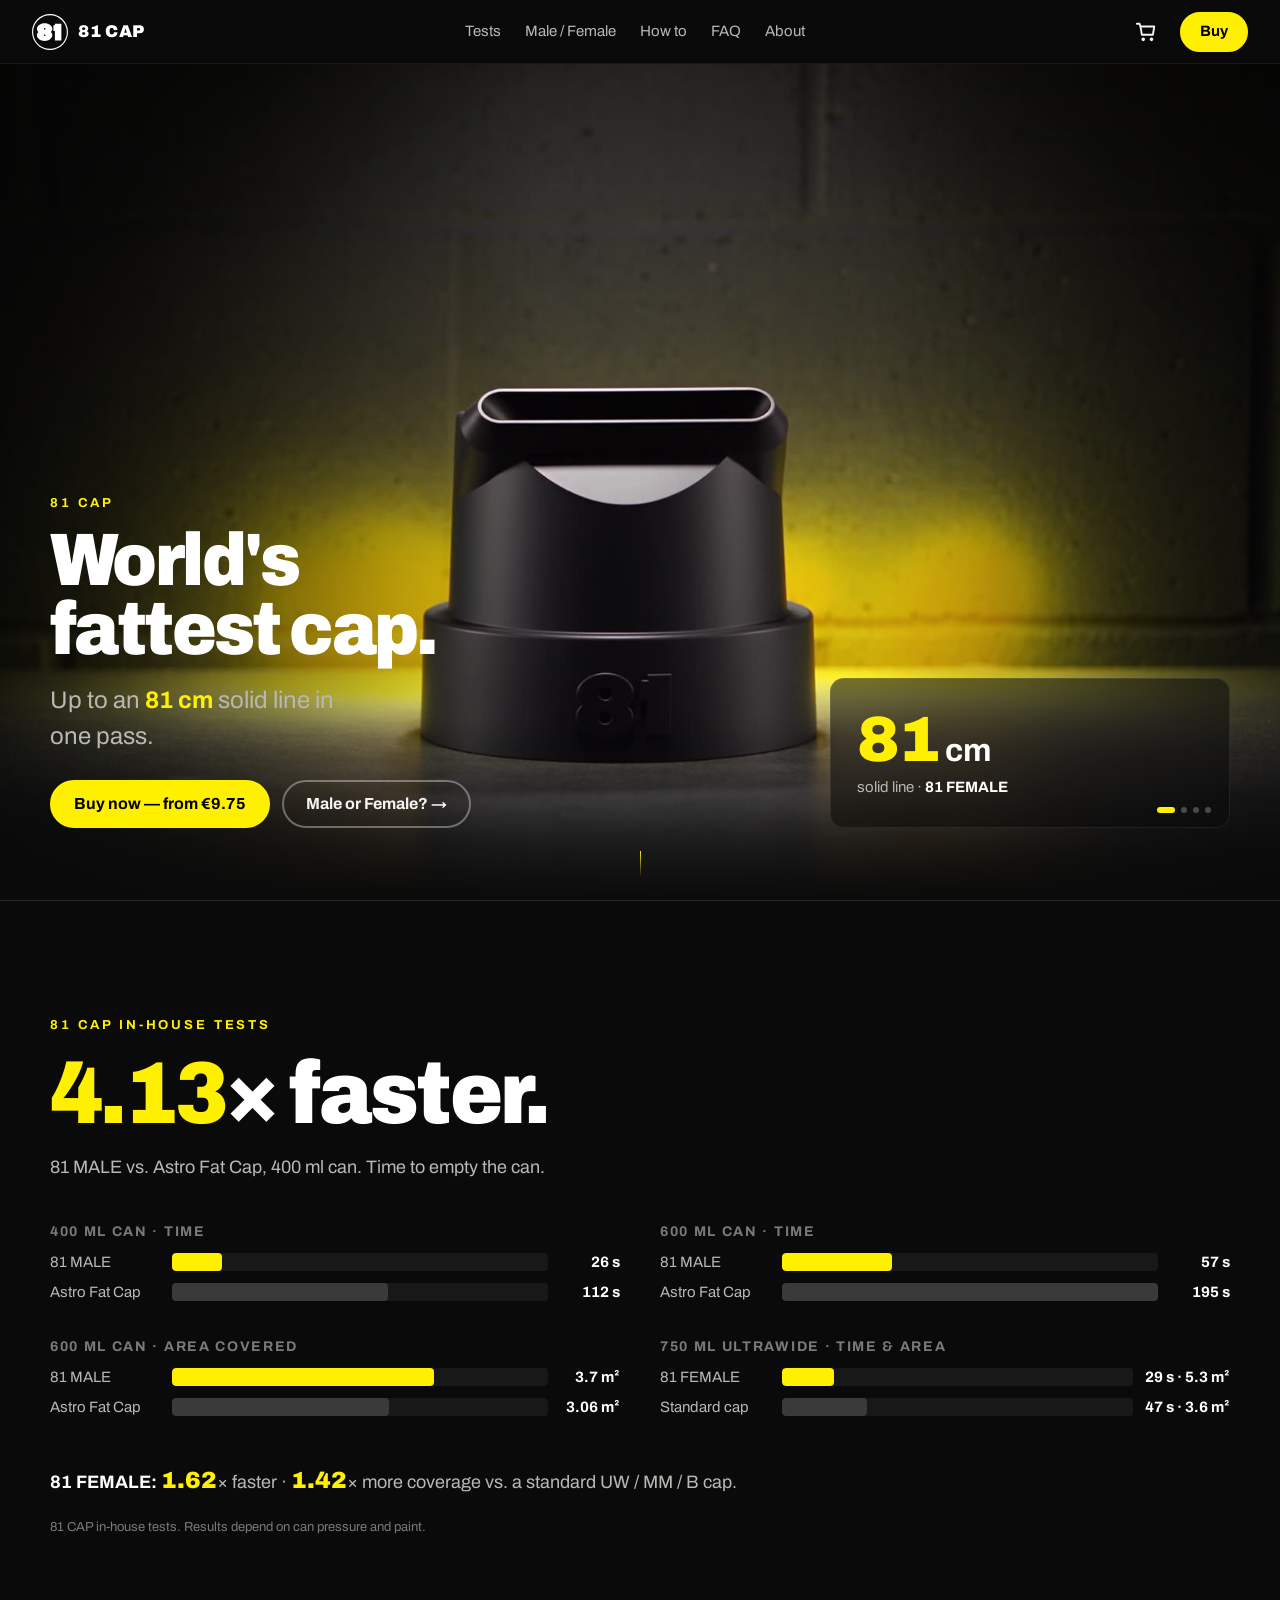
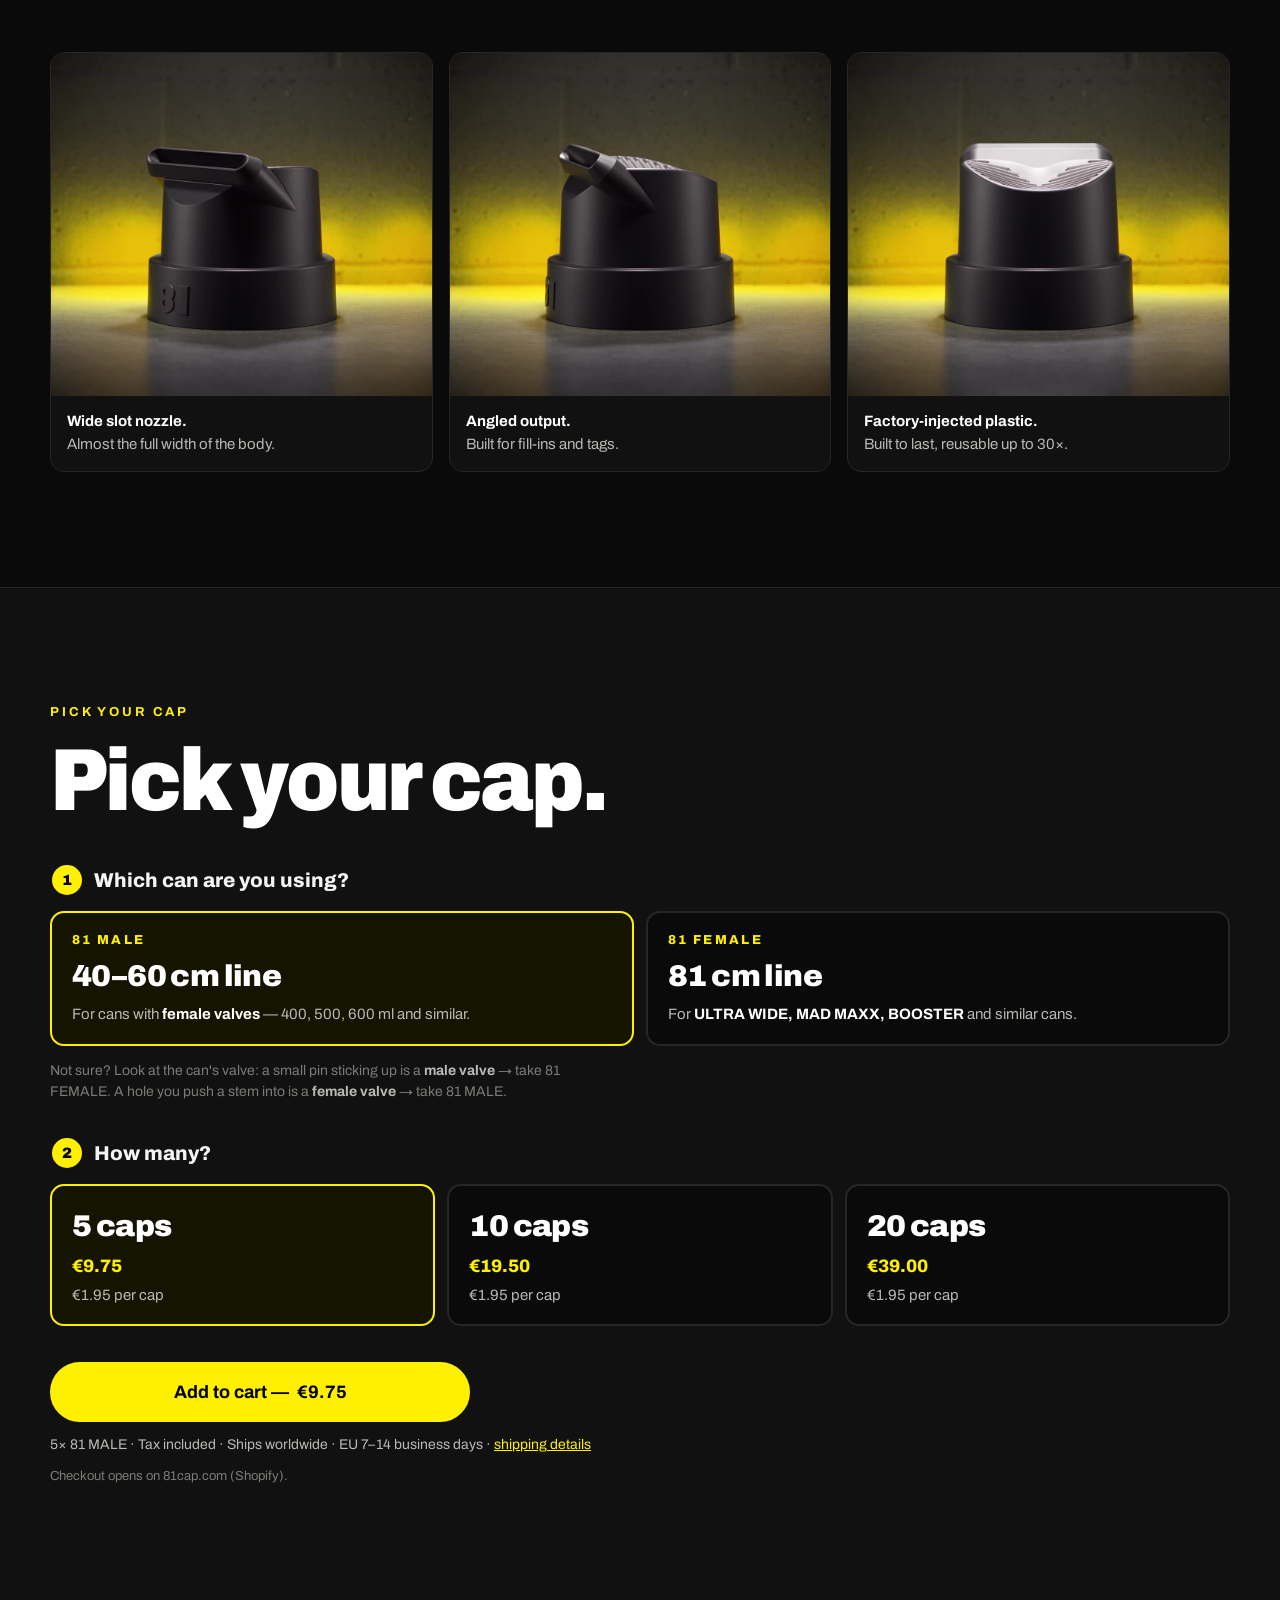
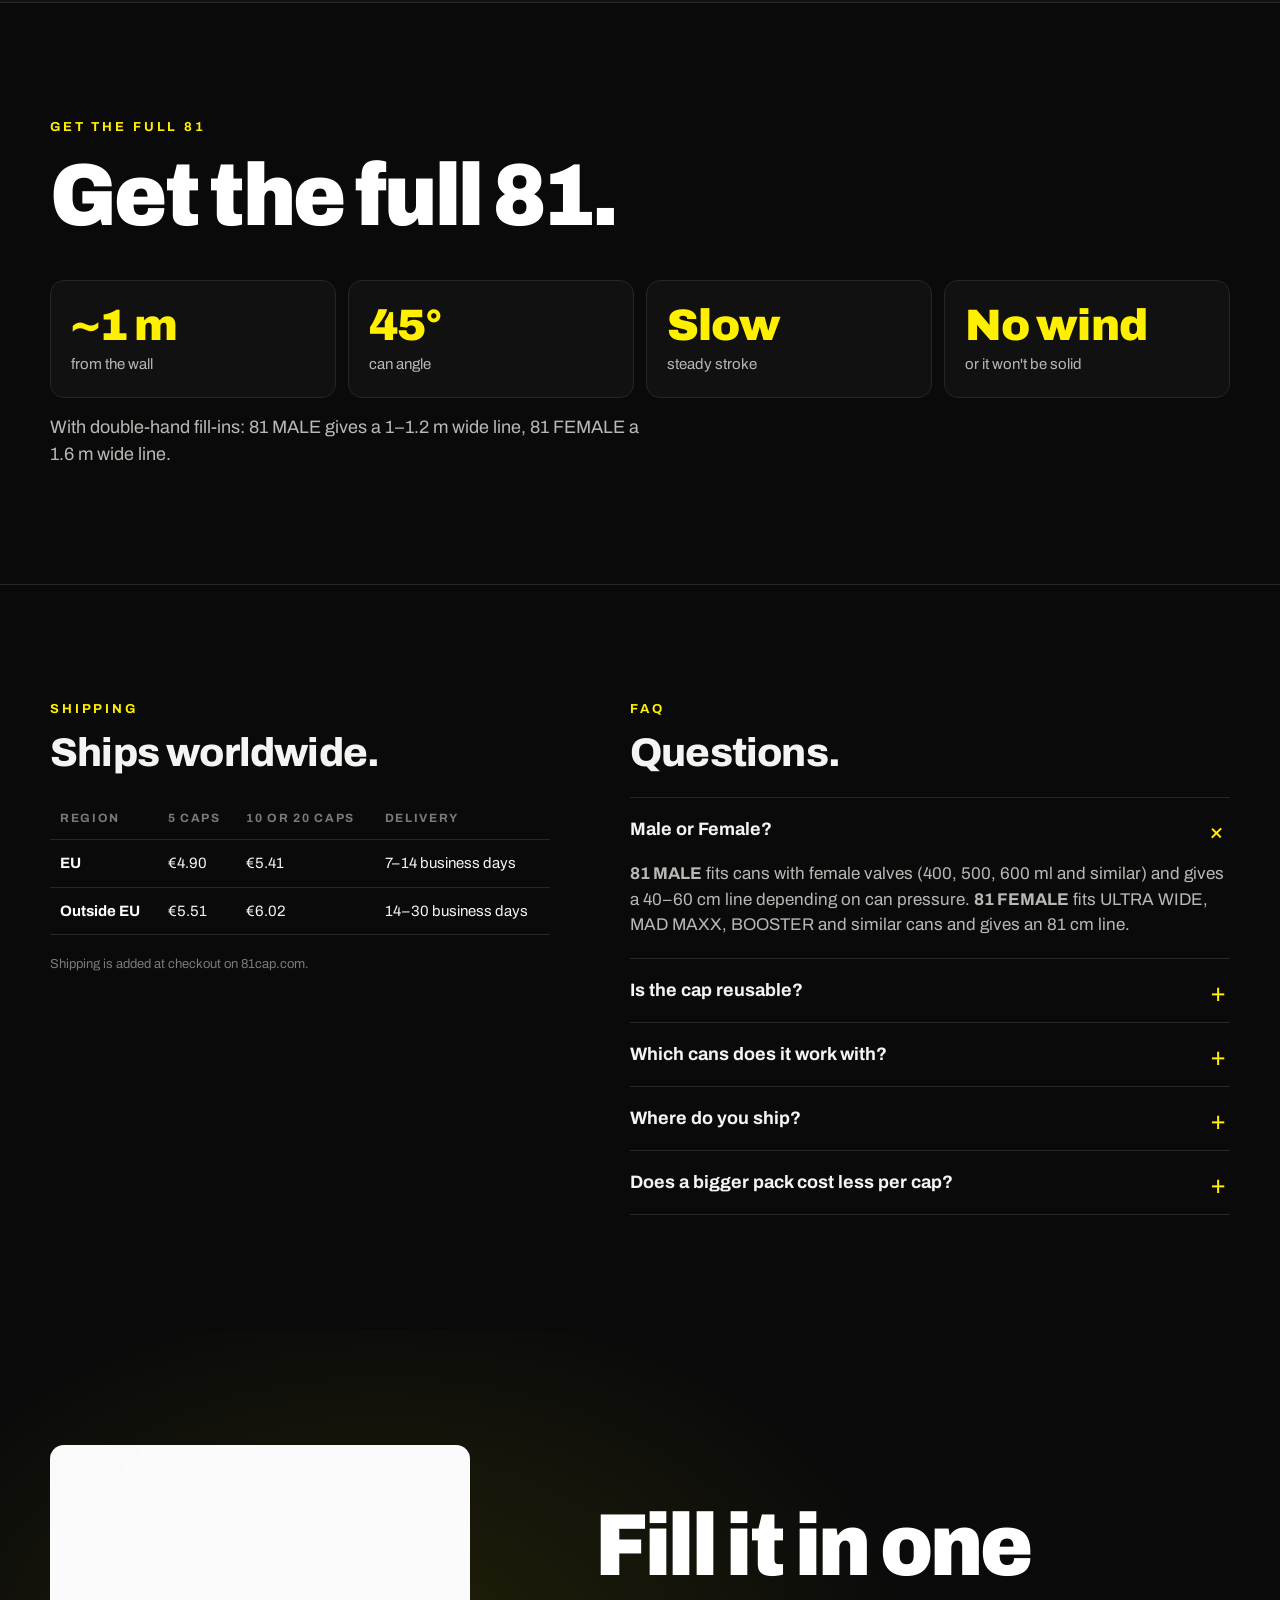
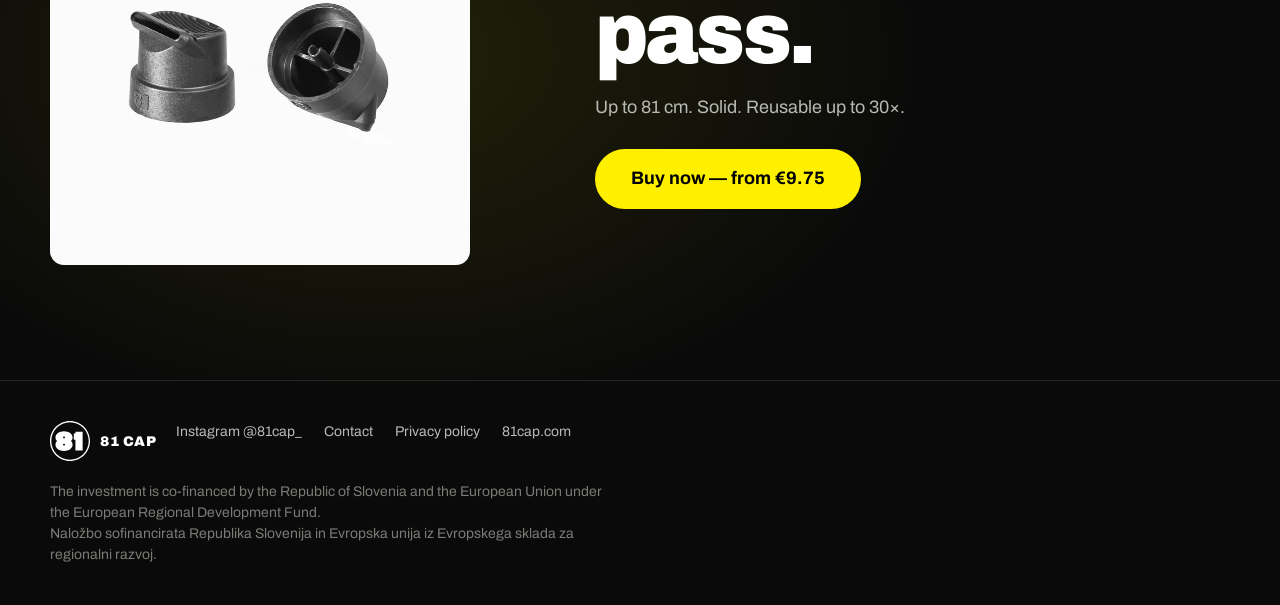
==== index.html @ ecc3091a "81 CAP demo product page Co-Authored-By: Claude Fable 5.1 <noreply@anthropic.com>" ====
<!doctype html>
<html lang="en">
<head>
<meta charset="utf-8">
<meta name="viewport" content="width=device-width, initial-scale=1, viewport-fit=cover">
<title>81 CAP — World's fattest cap</title>
<meta name="description" content="81 CAP: up to an 81 cm solid, full-opacity line in one pass. Reusable up to 30 times. 81 MALE for cans with female valves, 81 FEMALE for ULTRA WIDE, MAD MAXX and BOOSTER. From €9.75.">
<meta name="theme-color" content="#0a0a0a">
<meta property="og:title" content="81 CAP — World's fattest cap">
<meta property="og:description" content="Up to an 81 cm solid line in one pass. Reusable up to 30×. From €9.75.">
<meta property="og:image" content="media/81cap-hero-poster.jpg">
<meta property="og:type" content="product">
<link rel="icon" href="media/81-logo.svg" type="image/svg+xml">
<link rel="preconnect" href="https://fonts.googleapis.com">
<link rel="preconnect" href="https://fonts.gstatic.com" crossorigin>
<link href="https://fonts.googleapis.com/css2?family=Archivo:wdth,wght@75..125,400..900&display=swap" rel="stylesheet">
<link rel="preload" as="image" href="media/81cap-hero-first.jpg">
<link rel="stylesheet" href="styles.css">
</head>
<body>

<a class="skip" href="#buy">Skip to buy</a>

<!-- ============ HEADER ============ -->
<header class="site-header" id="top">
  <a class="brand" href="#top" aria-label="81 CAP home">
    <img src="media/81-logo-white.svg" alt="" width="36" height="36">
    <span>81 CAP</span>
  </a>
  <nav class="site-nav" aria-label="Page">
    <a href="#proof">Tests</a>
    <a href="#buy">Male / Female</a>
    <a href="#howto">How to</a>
    <a href="#faq">FAQ</a>
    <a href="https://www.81cap.com/pages/about" rel="noopener">About</a>
  </nav>
  <div class="header-actions">
    <a class="cart-link" href="https://www.81cap.com/cart" aria-label="Cart on 81cap.com">
      <svg width="22" height="22" viewBox="0 0 24 24" fill="none" stroke="currentColor" stroke-width="2" stroke-linecap="round" stroke-linejoin="round" aria-hidden="true"><path d="M6 6h15l-1.5 9h-12z"/><path d="M6 6L5 3H2"/><circle cx="9" cy="20" r="1"/><circle cx="18" cy="20" r="1"/></svg>
    </a>
    <a class="btn btn-primary btn-sm" href="#buy">Buy</a>
  </div>
</header>

<main>

<!-- ============ 1. HERO ============ -->
<section class="hero" id="hero">
  <div class="hero-media" aria-hidden="true">
    <video id="heroVideo"
           class="hero-video"
           muted playsinline loop
           preload="metadata"
           poster="media/81cap-hero-first.jpg"
           width="1920" height="1080">
      <source src="media/81cap-hero-1080.mp4" type="video/mp4" data-src-mobile="media/81cap-hero-720.mp4">
    </video>
    <img class="hero-poster-static" src="media/81cap-hero-poster.jpg" alt="" width="1920" height="1080">
    <div class="hero-fade" id="heroFade"></div>
    <div class="hero-vignette"></div>
  </div>

  <div class="hero-content">
    <div class="hero-copy">
      <p class="eyebrow reveal" data-reveal="0">81 CAP</p>
      <h1 class="reveal" data-reveal="1">World's<br>fattest cap.</h1>
      <p class="lede reveal" data-reveal="2">Up to an <strong>81 cm</strong> solid line in one pass.</p>
      <div class="hero-cta reveal" data-reveal="3">
        <a class="btn btn-primary" href="#buy">Buy now — from €9.75</a>
        <a class="btn btn-ghost" href="#buy">Male or Female? →</a>
      </div>
    </div>

    <!-- Feature cards synced to video.currentTime (see app.js) -->
    <div class="hero-features" id="heroFeatures" aria-live="polite">
      <div class="feature is-active" data-at="2.0" data-count="81" data-suffix=" cm">
        <span class="feature-num"><span class="num">81</span><span class="unit"> cm</span></span>
        <span class="feature-label">solid line · <b>81 FEMALE</b></span>
      </div>
      <div class="feature" data-at="3.0" data-count="60" data-prefix="40–" data-suffix=" cm">
        <span class="feature-num"><span class="pre">40–</span><span class="num">60</span><span class="unit"> cm</span></span>
        <span class="feature-label">solid line · <b>81 MALE</b></span>
      </div>
      <div class="feature" data-at="5.0">
        <span class="feature-num feature-num-text">Solid.</span>
        <span class="feature-label">full-opacity line, no streaks</span>
      </div>
      <div class="feature" data-at="7.5" data-count="30" data-suffix="×">
        <span class="feature-num"><span class="num">30</span><span class="unit">×</span></span>
        <span class="feature-label">reusable, up to</span>
      </div>
      <ol class="feature-dots" aria-hidden="true">
        <li class="is-active"></li><li></li><li></li><li></li>
      </ol>
    </div>
  </div>

  <a class="scroll-hint" href="#proof" aria-label="Scroll to tests">
    <span></span>
  </a>
</section>

<!-- ============ 2. PROOF ============ -->
<section class="section proof" id="proof">
  <div class="wrap">
    <p class="eyebrow">81 CAP in-house tests</p>
    <h2 class="display"><span class="count" data-count="4.13" data-decimals="2">4.13</span>× faster.</h2>
    <p class="sub">81 MALE vs. Astro Fat Cap, 400 ml can. Time to empty the can.</p>

    <div class="bars" data-bars>
      <div class="bar-group">
        <h3>400 ml can · time</h3>
        <div class="bar"><span class="bar-label">81 MALE</span><span class="bar-track"><span class="bar-fill is-81" style="--v:26;--max:195"></span></span><span class="bar-val">26 s</span></div>
        <div class="bar"><span class="bar-label">Astro Fat Cap</span><span class="bar-track"><span class="bar-fill" style="--v:112;--max:195"></span></span><span class="bar-val">112 s</span></div>
      </div>
      <div class="bar-group">
        <h3>600 ml can · time</h3>
        <div class="bar"><span class="bar-label">81 MALE</span><span class="bar-track"><span class="bar-fill is-81" style="--v:57;--max:195"></span></span><span class="bar-val">57 s</span></div>
        <div class="bar"><span class="bar-label">Astro Fat Cap</span><span class="bar-track"><span class="bar-fill" style="--v:195;--max:195"></span></span><span class="bar-val">195 s</span></div>
      </div>
      <div class="bar-group">
        <h3>600 ml can · area covered</h3>
        <div class="bar"><span class="bar-label">81 MALE</span><span class="bar-track"><span class="bar-fill is-81" style="--v:3.7;--max:5.3"></span></span><span class="bar-val">3.7 m²</span></div>
        <div class="bar"><span class="bar-label">Astro Fat Cap</span><span class="bar-track"><span class="bar-fill" style="--v:3.06;--max:5.3"></span></span><span class="bar-val">3.06 m²</span></div>
      </div>
      <div class="bar-group">
        <h3>750 ml UltraWide · time &amp; area</h3>
        <div class="bar"><span class="bar-label">81 FEMALE</span><span class="bar-track"><span class="bar-fill is-81" style="--v:29;--max:195"></span></span><span class="bar-val">29 s · 5.3 m²</span></div>
        <div class="bar"><span class="bar-label">Standard cap</span><span class="bar-track"><span class="bar-fill" style="--v:47;--max:195"></span></span><span class="bar-val">47 s · 3.6 m²</span></div>
      </div>
    </div>

    <p class="proof-female"><b>81 FEMALE:</b> <span class="count" data-count="1.62" data-decimals="2">1.62</span>× faster · <span class="count" data-count="1.42" data-decimals="2">1.42</span>× more coverage vs. a standard UW / MM / B cap.</p>
    <p class="fineprint">81 CAP in-house tests. Results depend on can pressure and paint.</p>
  </div>
</section>

<!-- ============ 2b. DETAIL STRIP ============ -->
<section class="section stills" aria-label="81 CAP details">
  <div class="wrap stills-grid">
    <figure>
      <img src="media/still-front.jpg" alt="81 CAP, front three-quarter view: wide flat slot nozzle and the embossed 81 on the collar" width="1000" height="900" loading="lazy">
      <figcaption><b>Wide slot nozzle.</b> Almost the full width of the body.</figcaption>
    </figure>
    <figure>
      <img src="media/still-side.jpg" alt="81 CAP, side profile: nozzle angled forward and upward" width="1000" height="900" loading="lazy">
      <figcaption><b>Angled output.</b> Built for fill-ins and tags.</figcaption>
    </figure>
    <figure>
      <img src="media/still-rear.jpg" alt="81 CAP from the rear: fine parallel ribs on the top surface" width="1000" height="900" loading="lazy">
      <figcaption><b>Factory-injected plastic.</b> Built to last, reusable up to 30×.</figcaption>
    </figure>
  </div>
</section>

<!-- ============ 3. PICK & BUY ============ -->
<section class="section buy" id="buy">
  <div class="wrap">
    <p class="eyebrow">Pick your cap</p>
    <h2 class="display">Pick your cap.</h2>

    <form class="picker" id="picker" action="https://www.81cap.com/cart" method="get" onsubmit="return false">
      <fieldset class="step">
        <legend><span class="step-n">1</span> Which can are you using?</legend>
        <div class="choices choices-type">
          <label class="choice">
            <input type="radio" name="type" value="male" checked>
            <span class="choice-body">
              <span class="choice-title">81 MALE</span>
              <span class="choice-big">40–60 cm line</span>
              <span class="choice-desc">For cans with <b>female valves</b> — 400, 500, 600 ml and similar.</span>
            </span>
          </label>
          <label class="choice">
            <input type="radio" name="type" value="female">
            <span class="choice-body">
              <span class="choice-title">81 FEMALE</span>
              <span class="choice-big">81 cm line</span>
              <span class="choice-desc">For <b>ULTRA WIDE, MAD MAXX, BOOSTER</b> and similar cans.</span>
            </span>
          </label>
        </div>
        <p class="hint">Not sure? Look at the can's valve: a small pin sticking up is a <b>male valve</b> → take 81 FEMALE. A hole you push a stem into is a <b>female valve</b> → take 81 MALE.</p>
      </fieldset>

      <fieldset class="step">
        <legend><span class="step-n">2</span> How many?</legend>
        <div class="choices choices-qty">
          <label class="choice choice-qty">
            <input type="radio" name="qty" value="5" checked>
            <span class="choice-body">
              <span class="choice-big">5 caps</span>
              <span class="choice-price">€9.75</span>
              <span class="choice-desc">€1.95 per cap</span>
            </span>
          </label>
          <label class="choice choice-qty">
            <input type="radio" name="qty" value="10">
            <span class="choice-body">
              <span class="choice-big">10 caps</span>
              <span class="choice-price">€19.50</span>
              <span class="choice-desc">€1.95 per cap</span>
            </span>
          </label>
          <label class="choice choice-qty">
            <input type="radio" name="qty" value="20">
            <span class="choice-body">
              <span class="choice-big">20 caps</span>
              <span class="choice-price">€39.00</span>
              <span class="choice-desc">€1.95 per cap</span>
            </span>
          </label>
        </div>
      </fieldset>

      <div class="buy-row">
        <a class="btn btn-primary btn-xl" id="addToCart" href="https://www.81cap.com/cart/48320506003788:1">
          Add to cart — <span id="cartPrice">€9.75</span>
        </a>
        <p class="buy-meta">
          <span id="cartSummary">5× 81 MALE</span> · Tax included ·
          Ships worldwide · EU 7–14 business days ·
          <a href="#shipping">shipping details</a>
        </p>
        <p class="buy-note">Checkout opens on 81cap.com (Shopify).</p>
      </div>
    </form>
  </div>
</section>

<!-- ============ 4. HOW TO ============ -->
<section class="section howto" id="howto">
  <div class="wrap">
    <p class="eyebrow">Get the full 81</p>
    <h2 class="display">Get the full 81.</h2>
    <ul class="tips">
      <li><span class="tip-num">~1 m</span><span class="tip-text">from the wall</span></li>
      <li><span class="tip-num">45°</span><span class="tip-text">can angle</span></li>
      <li><span class="tip-num">Slow</span><span class="tip-text">steady stroke</span></li>
      <li><span class="tip-num">No wind</span><span class="tip-text">or it won't be solid</span></li>
    </ul>
    <p class="sub">With double-hand fill-ins: 81 MALE gives a 1–1.2 m wide line, 81 FEMALE a 1.6 m wide line.</p>
  </div>
</section>

<!-- ============ 5. SHIPPING + FAQ ============ -->
<section class="section faq" id="faq">
  <div class="wrap faq-grid">
    <div id="shipping">
      <p class="eyebrow">Shipping</p>
      <h2>Ships worldwide.</h2>
      <table class="ship-table">
        <thead><tr><th>Region</th><th>5 caps</th><th>10 or 20 caps</th><th>Delivery</th></tr></thead>
        <tbody>
          <tr><td>EU</td><td>€4.90</td><td>€5.41</td><td>7–14 business days</td></tr>
          <tr><td>Outside EU</td><td>€5.51</td><td>€6.02</td><td>14–30 business days</td></tr>
        </tbody>
      </table>
      <p class="fineprint">Shipping is added at checkout on 81cap.com.</p>
    </div>
    <div>
      <p class="eyebrow">FAQ</p>
      <h2>Questions.</h2>
      <details open>
        <summary>Male or Female?</summary>
        <p><b>81 MALE</b> fits cans with female valves (400, 500, 600 ml and similar) and gives a 40–60 cm line depending on can pressure. <b>81 FEMALE</b> fits ULTRA WIDE, MAD MAXX, BOOSTER and similar cans and gives an 81 cm line.</p>
      </details>
      <details>
        <summary>Is the cap reusable?</summary>
        <p>Yes. 81 CAP is made of high-quality factory-injected plastic and can be reused up to around 30 times without losing the quality of the output.</p>
      </details>
      <details>
        <summary>Which cans does it work with?</summary>
        <p>The maker tested 400, 600 and 750 ml cans. Pick MALE or FEMALE according to the valve of your can, see step 1 above.</p>
      </details>
      <details>
        <summary>Where do you ship?</summary>
        <p>Worldwide. EU orders arrive in 7–14 business days, orders outside the EU in 14–30 business days.</p>
      </details>
      <details>
        <summary>Does a bigger pack cost less per cap?</summary>
        <p>No. Every pack is €1.95 per cap, tax included. Bigger packs only save on shipping per cap.</p>
      </details>
    </div>
  </div>
</section>

<!-- ============ 6. FINAL CTA ============ -->
<section class="section final" id="final">
  <div class="wrap final-inner">
    <img src="media/81cap-photo.webp" alt="Two 81 CAPs: one standing, one showing the hollow underside with the inner stem" width="823" height="823" loading="lazy">
    <div>
      <h2 class="display">Fill it in one pass.</h2>
      <p class="sub">Up to 81 cm. Solid. Reusable up to 30×.</p>
      <a class="btn btn-primary btn-xl" href="#buy">Buy now — from €9.75</a>
    </div>
  </div>
</section>

</main>

<!-- ============ FOOTER ============ -->
<footer class="site-footer">
  <div class="wrap footer-grid">
    <div class="footer-brand">
      <img src="media/81-logo-white.svg" alt="" width="40" height="40">
      <span>81 CAP</span>
    </div>
    <nav class="footer-links" aria-label="Footer">
      <a href="https://www.instagram.com/81cap_/" rel="noopener">Instagram @81cap_</a>
      <a href="https://www.81cap.com/pages/contact" rel="noopener">Contact</a>
      <a href="https://www.81cap.com/pages/privacy" rel="noopener">Privacy policy</a>
      <a href="https://www.81cap.com/" rel="noopener">81cap.com</a>
    </nav>
    <p class="funding">The investment is co-financed by the Republic of Slovenia and the European Union under the European Regional Development Fund.<br>Naložbo sofinancirata Republika Slovenija in Evropska unija iz Evropskega sklada za regionalni razvoj.</p>
  </div>
</footer>

<!-- ============ MOBILE STICKY BAR ============ -->
<div class="sticky-bar" id="stickyBar">
  <span class="sticky-text"><b>81 CAP</b> · from €9.75</span>
  <a class="btn btn-primary" href="#buy">Buy</a>
</div>

<script src="app.js" defer></script>
</body>
</html>
---- styles.css ----
/* ==========================================================================
   81 CAP — product page
   Dark stage, brand yellow (#FFF000, taken from 81cap.com colour scheme)
   used only as accent. Product is shown only by the approved video/photos.
   ========================================================================== */

:root {
  --yellow: #FFF000;
  --yellow-dim: #d9cc00;
  --bg: #0a0a0a;
  --bg-2: #111111;
  --bg-3: #181818;
  --ink: #f4f4f2;
  --ink-2: #b8b8b4;
  --ink-3: #7a7a76;
  --line: #262626;
  --radius: 14px;
  --font: "Archivo", system-ui, -apple-system, "Segoe UI", Roboto, sans-serif;
  --header-h: 64px;
  --ease: cubic-bezier(.2,.7,.2,1);
}

* { box-sizing: border-box; }
html { scroll-behavior: smooth; -webkit-text-size-adjust: 100%; }
body {
  margin: 0;
  background: var(--bg);
  color: var(--ink);
  font-family: var(--font);
  font-size: 17px;
  line-height: 1.5;
  overflow-x: hidden;
}
img, video { display: block; max-width: 100%; height: auto; }
a { color: inherit; }
b, strong { font-weight: 700; }
h1, h2, h3 { margin: 0; line-height: 1; letter-spacing: -0.02em; }
p { margin: 0; }

.skip {
  position: absolute; left: 8px; top: -60px; z-index: 100;
  background: var(--yellow); color: #000; padding: 10px 14px; border-radius: 8px; font-weight: 700;
}
.skip:focus { top: 8px; }

:focus-visible { outline: 3px solid var(--yellow); outline-offset: 3px; border-radius: 4px; }

.wrap { width: min(1180px, 100% - 32px); margin-inline: auto; }

/* ---------- Buttons ---------- */
.btn {
  display: inline-flex; align-items: center; justify-content: center; gap: 8px;
  min-height: 48px; padding: 0 22px; border-radius: 999px;
  font-weight: 700; font-size: 16px; text-decoration: none; white-space: nowrap;
  border: 2px solid transparent; cursor: pointer; transition: transform .15s var(--ease), background .15s, color .15s, border-color .15s;
}
.btn:active { transform: scale(.97); }
.btn-primary { background: var(--yellow); color: #000; border-color: var(--yellow); }
.btn-primary:hover { background: #fff; border-color: #fff; }
.btn-ghost { background: transparent; color: var(--ink); border-color: rgba(255,255,255,.35); }
.btn-ghost:hover { border-color: var(--yellow); color: var(--yellow); }
.btn-sm { min-height: 40px; padding: 0 18px; font-size: 15px; }
.btn-xl { min-height: 60px; padding: 0 34px; font-size: 18px; }

/* ---------- Header ---------- */
.site-header {
  position: sticky; top: 0; z-index: 50;
  height: var(--header-h);
  display: flex; align-items: center; justify-content: space-between; gap: 16px;
  padding: 0 clamp(16px, 3vw, 32px);
  background: linear-gradient(to bottom, rgba(10,10,10,.92), rgba(10,10,10,.75));
  backdrop-filter: blur(12px); -webkit-backdrop-filter: blur(12px);
  border-bottom: 1px solid rgba(255,255,255,.06);
}
.brand { display: flex; align-items: center; gap: 10px; text-decoration: none; font-weight: 900; letter-spacing: .04em; color: #fff; }
.brand img { color: #fff; }
.site-nav { display: none; gap: 24px; font-size: 15px; color: var(--ink-2); }
.site-nav a { text-decoration: none; }
.site-nav a:hover { color: var(--yellow); }
.header-actions { display: flex; align-items: center; gap: 12px; }
.cart-link { display: inline-flex; width: 44px; height: 44px; align-items: center; justify-content: center; border-radius: 50%; color: var(--ink); }
.cart-link:hover { color: var(--yellow); }
@media (min-width: 900px) { .site-nav { display: flex; } }

/* ---------- Hero ---------- */
.hero {
  position: relative;
  min-height: calc(100svh - var(--header-h));
  display: grid;
  grid-template-rows: 1fr auto;
  overflow: hidden;
  background: #050505;
}
.hero-media { position: absolute; inset: 0; z-index: 0; }
.hero-video, .hero-poster-static {
  position: absolute; inset: 0; width: 100%; height: 100%;
  object-fit: cover; object-position: center 60%;
}
.hero-poster-static { display: none; }
.hero-fade { position: absolute; inset: 0; background: #000; opacity: 0; pointer-events: none; transition: opacity .35s linear; }
.hero-fade.is-on { opacity: 1; }
.hero-vignette {
  position: absolute; inset: 0; pointer-events: none;
  background:
    linear-gradient(to top, rgba(10,10,10,1) 0%, rgba(10,10,10,0) 22%),
    linear-gradient(to right, rgba(5,5,5,.8) 0%, rgba(5,5,5,0) 42%),
    linear-gradient(to left, rgba(5,5,5,.55) 0%, rgba(5,5,5,0) 32%);
}
.hero-content {
  position: relative; z-index: 1;
  width: min(1180px, 100% - 32px); margin-inline: auto;
  display: grid; grid-template-columns: 1fr; align-content: end;
  gap: 24px; padding: 32px 0 56px;
}
.eyebrow {
  font-size: 13px; letter-spacing: .22em; text-transform: uppercase; font-weight: 700; color: var(--yellow);
  margin-bottom: 14px;
}
h1 { font-size: clamp(44px, 9vw, 112px); font-weight: 900; font-stretch: 90%; letter-spacing: -0.035em; line-height: .92; color: #fff; }
.lede { margin-top: 18px; font-size: clamp(18px, 2.2vw, 24px); color: var(--ink-2); max-width: 28ch; }
.lede strong { color: var(--yellow); }
.hero-cta { display: flex; flex-wrap: wrap; gap: 12px; margin-top: 26px; }

/* reveal (initial state only applied when JS adds .js) */
.js .reveal { opacity: 0; transform: translateY(14px); transition: opacity .6s var(--ease), transform .6s var(--ease); }
.js .reveal.is-in { opacity: 1; transform: none; }

/* feature cards */
.hero-features {
  position: relative;
  min-height: 112px;
  padding: 16px 20px 18px;
  border-radius: var(--radius);
  background: rgba(10,10,10,.55);
  border: 1px solid rgba(255,255,255,.08);
  backdrop-filter: blur(8px); -webkit-backdrop-filter: blur(8px);
}
.feature {
  position: absolute; inset: 16px 20px 18px;
  display: flex; flex-direction: column; justify-content: center; gap: 4px;
  opacity: 0; transform: translateY(8px);
  transition: opacity .45s var(--ease), transform .45s var(--ease);
  pointer-events: none;
}
.feature.is-active { opacity: 1; transform: none; }
.feature-num { font-size: clamp(40px, 6vw, 64px); font-weight: 900; line-height: 1; color: var(--yellow); letter-spacing: -0.03em; font-variant-numeric: tabular-nums; }
.feature-num .unit, .feature-num .pre { font-size: .5em; font-weight: 700; color: #fff; letter-spacing: 0; }
.feature-num-text { color: #fff; }
.feature-label { font-size: 15px; color: var(--ink-2); }
.feature-label b { color: #fff; }
.feature-dots { position: absolute; right: 18px; bottom: 14px; margin: 0; padding: 0; list-style: none; display: flex; gap: 6px; }
.feature-dots li { width: 6px; height: 6px; border-radius: 50%; background: rgba(255,255,255,.25); transition: background .3s, width .3s; }
.feature-dots li.is-active { background: var(--yellow); width: 18px; border-radius: 3px; }

.scroll-hint { position: absolute; left: 50%; bottom: 14px; transform: translateX(-50%); z-index: 2; width: 44px; height: 44px; display: none; place-items: center; }
.scroll-hint span { width: 1px; height: 26px; background: linear-gradient(var(--yellow), transparent); animation: drop 1.8s infinite; }
@keyframes drop { 0% { transform: scaleY(0); transform-origin: top } 50% { transform: scaleY(1); transform-origin: top } 51% { transform-origin: bottom } 100% { transform: scaleY(0); transform-origin: bottom } }

@media (min-width: 900px) {
  .hero { min-height: calc(100vh - var(--header-h)); max-height: 960px; }
  .hero-content {
    grid-template-columns: minmax(0, 1fr) minmax(0, 1fr);
    align-items: end; align-content: end;
    padding: 48px 0 72px;
  }
  .hero-copy { max-width: min(34vw, 520px); }
  h1 { font-size: clamp(44px, 5.8vw, 92px); }
  .lede { max-width: 22ch; }
  .hero-features { max-width: 400px; }
  .hero-features { justify-self: end; width: 100%; min-height: 150px; padding: 22px 26px; }
  .feature { inset: 22px 26px; }
  .scroll-hint { display: grid; }
  .hero-video, .hero-poster-static { object-position: center center; }
}
@media (max-width: 899px) {
  .hero { min-height: auto; }
  .hero-media { position: relative; height: 58svh; min-height: 320px; max-height: 560px; }
  .hero-vignette { background: linear-gradient(to top, rgba(5,5,5,1) 0%, rgba(5,5,5,0) 30%); }
  .hero-content { padding: 0 0 32px; margin-top: -72px; }
  h1 { font-size: clamp(46px, 14vw, 72px); }
}

/* ---------- Generic sections ---------- */
.section { padding: clamp(64px, 9vw, 120px) 0; }
.display { font-size: clamp(40px, 7vw, 88px); font-weight: 900; font-stretch: 90%; letter-spacing: -0.03em; color: #fff; }
.display .count { color: var(--yellow); font-variant-numeric: tabular-nums; }
h2:not(.display) { font-size: clamp(28px, 4vw, 40px); font-weight: 800; }
.sub { margin-top: 16px; font-size: 18px; color: var(--ink-2); max-width: 60ch; }
.fineprint { margin-top: 20px; font-size: 13px; color: var(--ink-3); }

/* ---------- Proof ---------- */
.proof { background: var(--bg); border-top: 1px solid var(--line); }
.bars { display: grid; grid-template-columns: 1fr; gap: 28px 40px; margin-top: 44px; }
@media (min-width: 760px) { .bars { grid-template-columns: 1fr 1fr; } }
.bar-group h3 { font-size: 14px; letter-spacing: .12em; text-transform: uppercase; color: var(--ink-3); margin-bottom: 12px; font-weight: 700; }
.bar { display: grid; grid-template-columns: 110px 1fr auto; align-items: center; gap: 12px; margin-bottom: 8px; font-size: 15px; }
.bar-label { color: var(--ink-2); }
.bar-track { height: 18px; background: var(--bg-3); border-radius: 4px; overflow: hidden; }
.bar-fill {
  display: block; height: 100%; width: 0; border-radius: 4px;
  background: #3a3a3a;
  transition: width 1.1s var(--ease);
}
.bar-fill.is-81 { background: var(--yellow); }
.bars.is-in .bar-fill { width: calc(var(--v) / var(--max) * 100%); }
.bar-val { font-variant-numeric: tabular-nums; font-weight: 700; color: #fff; min-width: 60px; text-align: right; }
.proof-female { margin-top: 36px; font-size: 18px; color: var(--ink-2); }
.proof-female .count { color: var(--yellow); font-weight: 900; font-size: 1.3em; }
.proof-female b { color: #fff; }

/* ---------- Stills ---------- */
.stills { padding-top: 0; }
.stills-grid { display: grid; grid-template-columns: 1fr; gap: 16px; }
@media (min-width: 760px) { .stills-grid { grid-template-columns: repeat(3, 1fr); } }
.stills figure { margin: 0; border-radius: var(--radius); overflow: hidden; background: var(--bg-2); border: 1px solid var(--line); }
.stills img { width: 100%; aspect-ratio: 10/9; object-fit: cover; }
.stills figcaption { padding: 14px 16px 16px; font-size: 15px; color: var(--ink-2); }
.stills figcaption b { color: #fff; display: block; }

/* ---------- Buy ---------- */
.buy { background: var(--bg-2); border-top: 1px solid var(--line); border-bottom: 1px solid var(--line); scroll-margin-top: var(--header-h); }
.picker { margin-top: 40px; display: grid; gap: 36px; }
.step { border: 0; padding: 0; margin: 0; min-width: 0; }
.step legend { font-size: 20px; font-weight: 800; margin-bottom: 16px; display: flex; align-items: center; gap: 12px; }
.step-n { display: inline-grid; place-items: center; width: 30px; height: 30px; border-radius: 50%; background: var(--yellow); color: #000; font-size: 15px; font-weight: 900; }
.choices { display: grid; gap: 12px; }
.choices-type { grid-template-columns: 1fr; }
.choices-qty { grid-template-columns: repeat(3, 1fr); }
@media (min-width: 700px) { .choices-type { grid-template-columns: 1fr 1fr; } }
@media (max-width: 420px) { .choices-qty { grid-template-columns: 1fr; } }
.choice { position: relative; display: block; cursor: pointer; }
.choice input { position: absolute; opacity: 0; width: 1px; height: 1px; }
.choice-body {
  display: flex; flex-direction: column; gap: 4px;
  min-height: 60px; padding: 18px 20px;
  border-radius: var(--radius); background: var(--bg); border: 2px solid var(--line);
  transition: border-color .15s, background .15s, transform .15s var(--ease);
}
.choice:hover .choice-body { border-color: #444; }
.choice input:checked + .choice-body { border-color: var(--yellow); background: #141400; }
.choice input:focus-visible + .choice-body { outline: 3px solid var(--yellow); outline-offset: 3px; }
.choice-title { font-size: 13px; letter-spacing: .18em; text-transform: uppercase; color: var(--yellow); font-weight: 800; }
.choice-big { font-size: clamp(22px, 3vw, 30px); font-weight: 900; color: #fff; letter-spacing: -0.02em; }
.choice-price { font-size: 18px; font-weight: 800; color: var(--yellow); }
.choice-desc { font-size: 15px; color: var(--ink-2); }
.choice-desc b { color: #fff; }
.choice-qty .choice-body { align-items: flex-start; }
.hint { margin-top: 14px; font-size: 14px; color: var(--ink-3); max-width: 70ch; }
.hint b { color: var(--ink-2); }
.buy-row { display: grid; gap: 12px; justify-items: start; }
#addToCart { width: 100%; max-width: 420px; }
.buy-meta { font-size: 14px; color: var(--ink-2); }
.buy-meta a { color: var(--yellow); }
.buy-note { font-size: 13px; color: var(--ink-3); }

/* ---------- How to ---------- */
.tips { list-style: none; margin: 40px 0 0; padding: 0; display: grid; grid-template-columns: repeat(2, 1fr); gap: 12px; }
@media (min-width: 760px) { .tips { grid-template-columns: repeat(4, 1fr); } }
.tips li { padding: 22px 20px; border-radius: var(--radius); background: var(--bg-2); border: 1px solid var(--line); display: flex; flex-direction: column; gap: 6px; }
.tip-num { font-size: clamp(28px, 4vw, 44px); font-weight: 900; color: var(--yellow); letter-spacing: -0.02em; line-height: 1; }
.tip-text { color: var(--ink-2); font-size: 15px; }

/* ---------- FAQ + shipping ---------- */
.faq { background: var(--bg); border-top: 1px solid var(--line); }
.faq-grid { display: grid; grid-template-columns: 1fr; gap: 56px; }
@media (min-width: 900px) { .faq-grid { grid-template-columns: 1fr 1.2fr; gap: 80px; } }
.ship-table { width: 100%; border-collapse: collapse; margin-top: 24px; font-size: 15px; }
.ship-table th, .ship-table td { text-align: left; padding: 12px 10px; border-bottom: 1px solid var(--line); }
.ship-table th { font-size: 12px; letter-spacing: .14em; text-transform: uppercase; color: var(--ink-3); }
.ship-table td:first-child { font-weight: 700; color: #fff; }
details { border-bottom: 1px solid var(--line); }
details:first-of-type { margin-top: 24px; border-top: 1px solid var(--line); }
summary { cursor: pointer; list-style: none; padding: 18px 36px 18px 0; font-weight: 700; font-size: 18px; position: relative; }
summary::-webkit-details-marker { display: none; }
summary::after { content: "+"; position: absolute; right: 4px; top: 14px; color: var(--yellow); font-size: 26px; font-weight: 400; transition: transform .2s; }
details[open] summary::after { transform: rotate(45deg); }
details p { padding: 0 0 20px; color: var(--ink-2); max-width: 60ch; }
#shipping { scroll-margin-top: calc(var(--header-h) + 16px); }

/* ---------- Final CTA ---------- */
.final { background: radial-gradient(60% 80% at 30% 50%, rgba(255,240,0,.10), transparent 70%), var(--bg); }
.final-inner { display: grid; grid-template-columns: 1fr; gap: 32px; align-items: center; }
@media (min-width: 760px) { .final-inner { grid-template-columns: 1fr 1.3fr; gap: 56px; } }
.final-inner img { width: min(100%, 420px); border-radius: var(--radius); }
.final .btn { margin-top: 28px; }

/* ---------- Footer ---------- */
.site-footer { border-top: 1px solid var(--line); padding: 40px 0 calc(40px + env(safe-area-inset-bottom)); color: var(--ink-3); font-size: 14px; }
.footer-grid { display: grid; gap: 20px; }
.footer-brand { display: flex; align-items: center; gap: 10px; font-weight: 900; color: #fff; letter-spacing: .04em; }
.footer-brand img { color: #fff; }
.footer-links { display: flex; flex-wrap: wrap; gap: 8px 22px; }
.footer-links a { text-decoration: none; color: var(--ink-2); }
.footer-links a:hover { color: var(--yellow); }
.funding { max-width: 70ch; line-height: 1.5; }
@media (min-width: 900px) { .footer-grid { grid-template-columns: auto 1fr; } .funding { grid-column: 1 / -1; } }

/* ---------- Mobile sticky bar ---------- */
.sticky-bar {
  position: fixed; left: 0; right: 0; bottom: 0; z-index: 60;
  display: flex; align-items: center; justify-content: space-between; gap: 12px;
  padding: 10px 16px calc(10px + env(safe-area-inset-bottom));
  background: rgba(10,10,10,.92); backdrop-filter: blur(12px); -webkit-backdrop-filter: blur(12px);
  border-top: 1px solid rgba(255,255,255,.1);
  transform: translateY(110%); transition: transform .3s var(--ease);
}
.sticky-bar.is-visible { transform: none; }
.sticky-text { font-size: 15px; color: var(--ink-2); }
.sticky-text b { color: #fff; }
.sticky-bar .btn { min-width: 120px; }
@media (min-width: 900px) { .sticky-bar { display: none; } }
body.has-sticky { padding-bottom: 72px; }

/* ---------- Reduced motion ---------- */
@media (prefers-reduced-motion: reduce) {
  html { scroll-behavior: auto; }
  .hero-video { display: none; }
  .hero-poster-static { display: block; }
  .js .reveal { opacity: 1; transform: none; transition: none; }
  .feature { transition: none; }
  .bar-fill { transition: none; }
  .bars .bar-fill { width: calc(var(--v) / var(--max) * 100%); }
  .scroll-hint span { animation: none; }
  .sticky-bar { transition: none; }
}
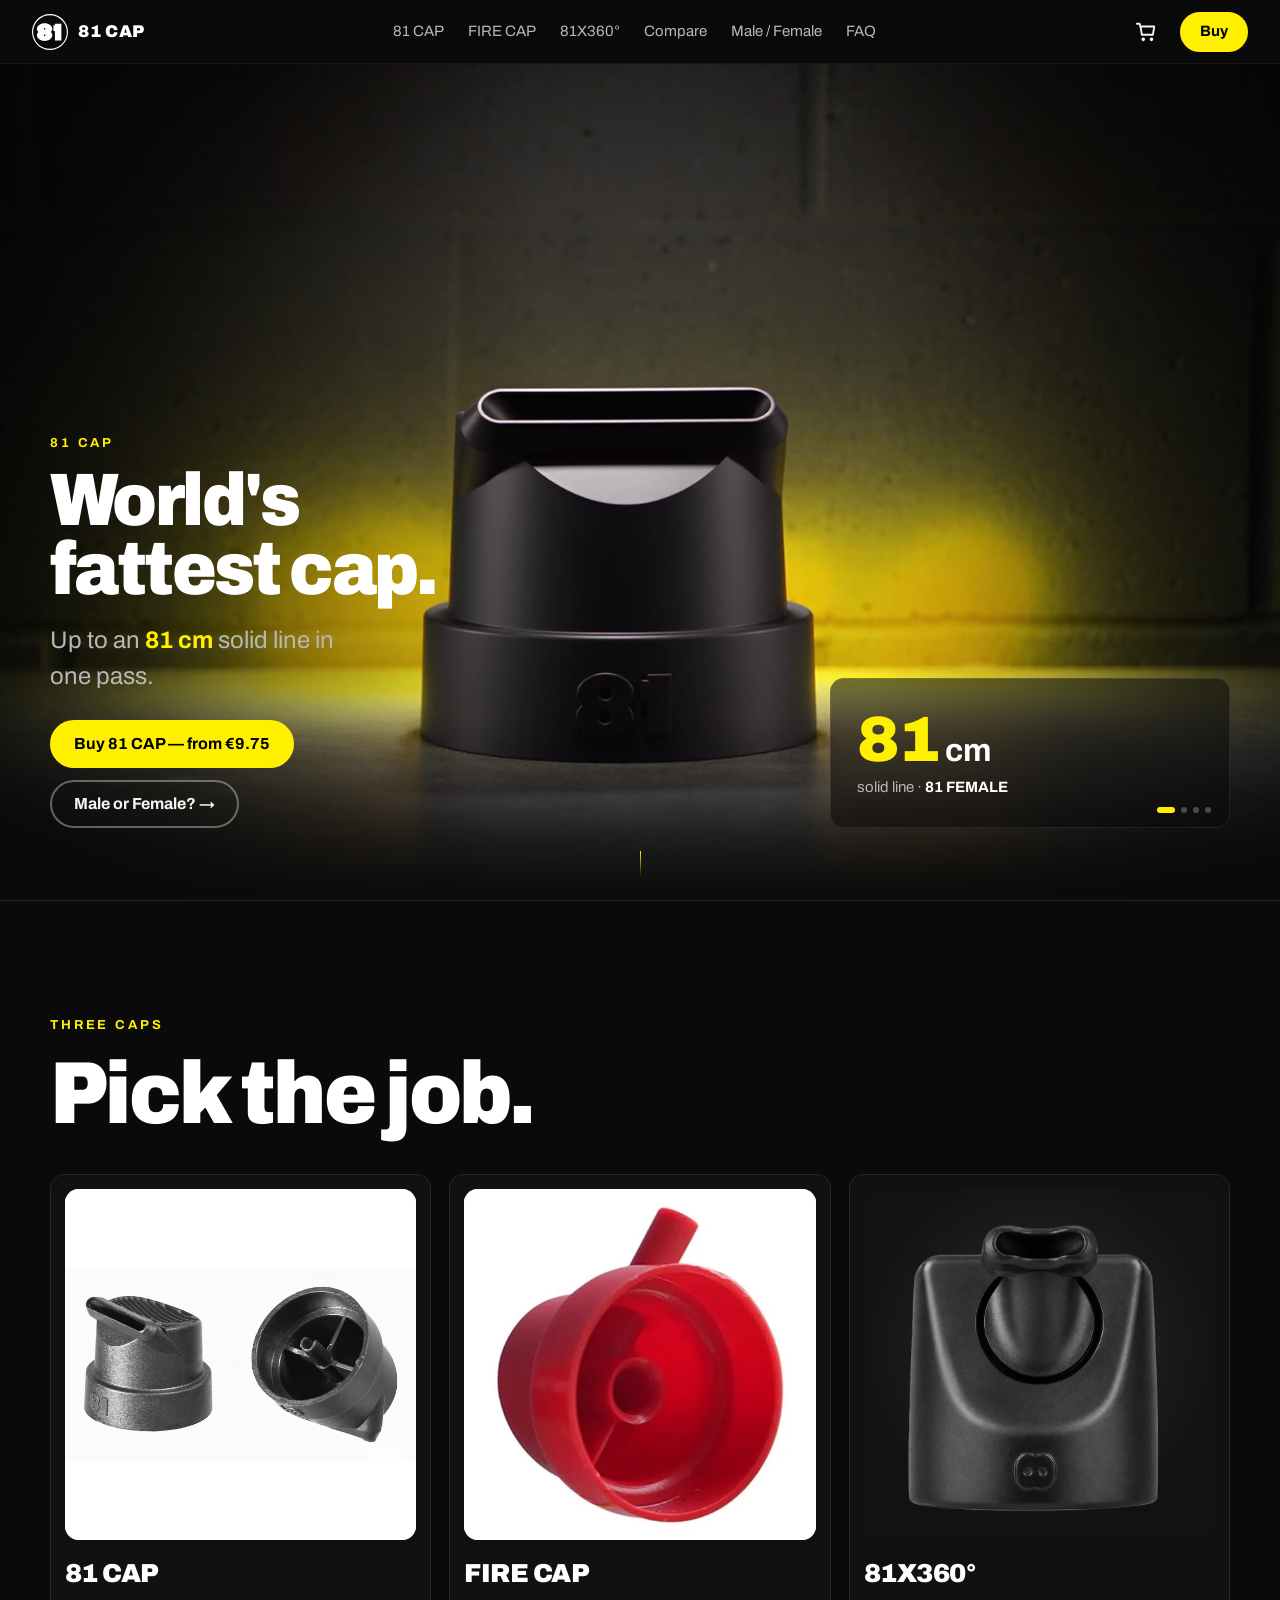
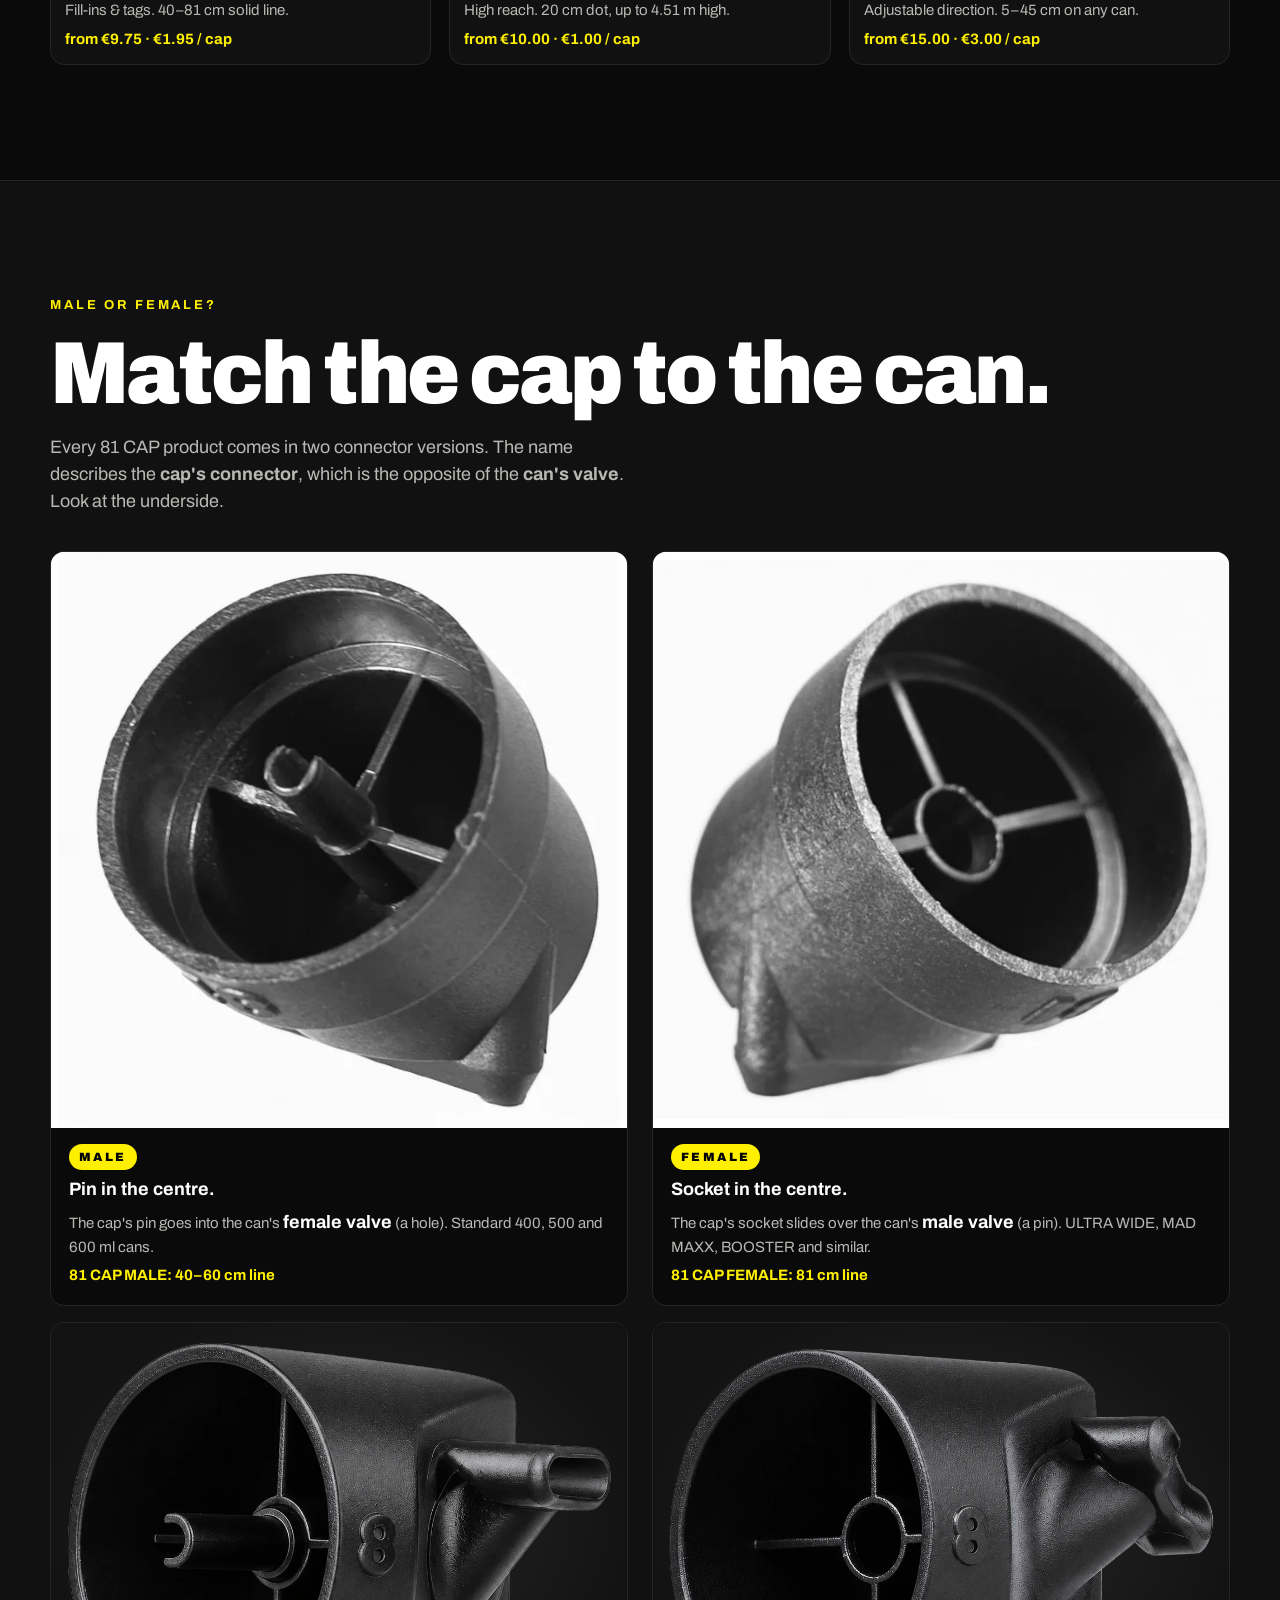
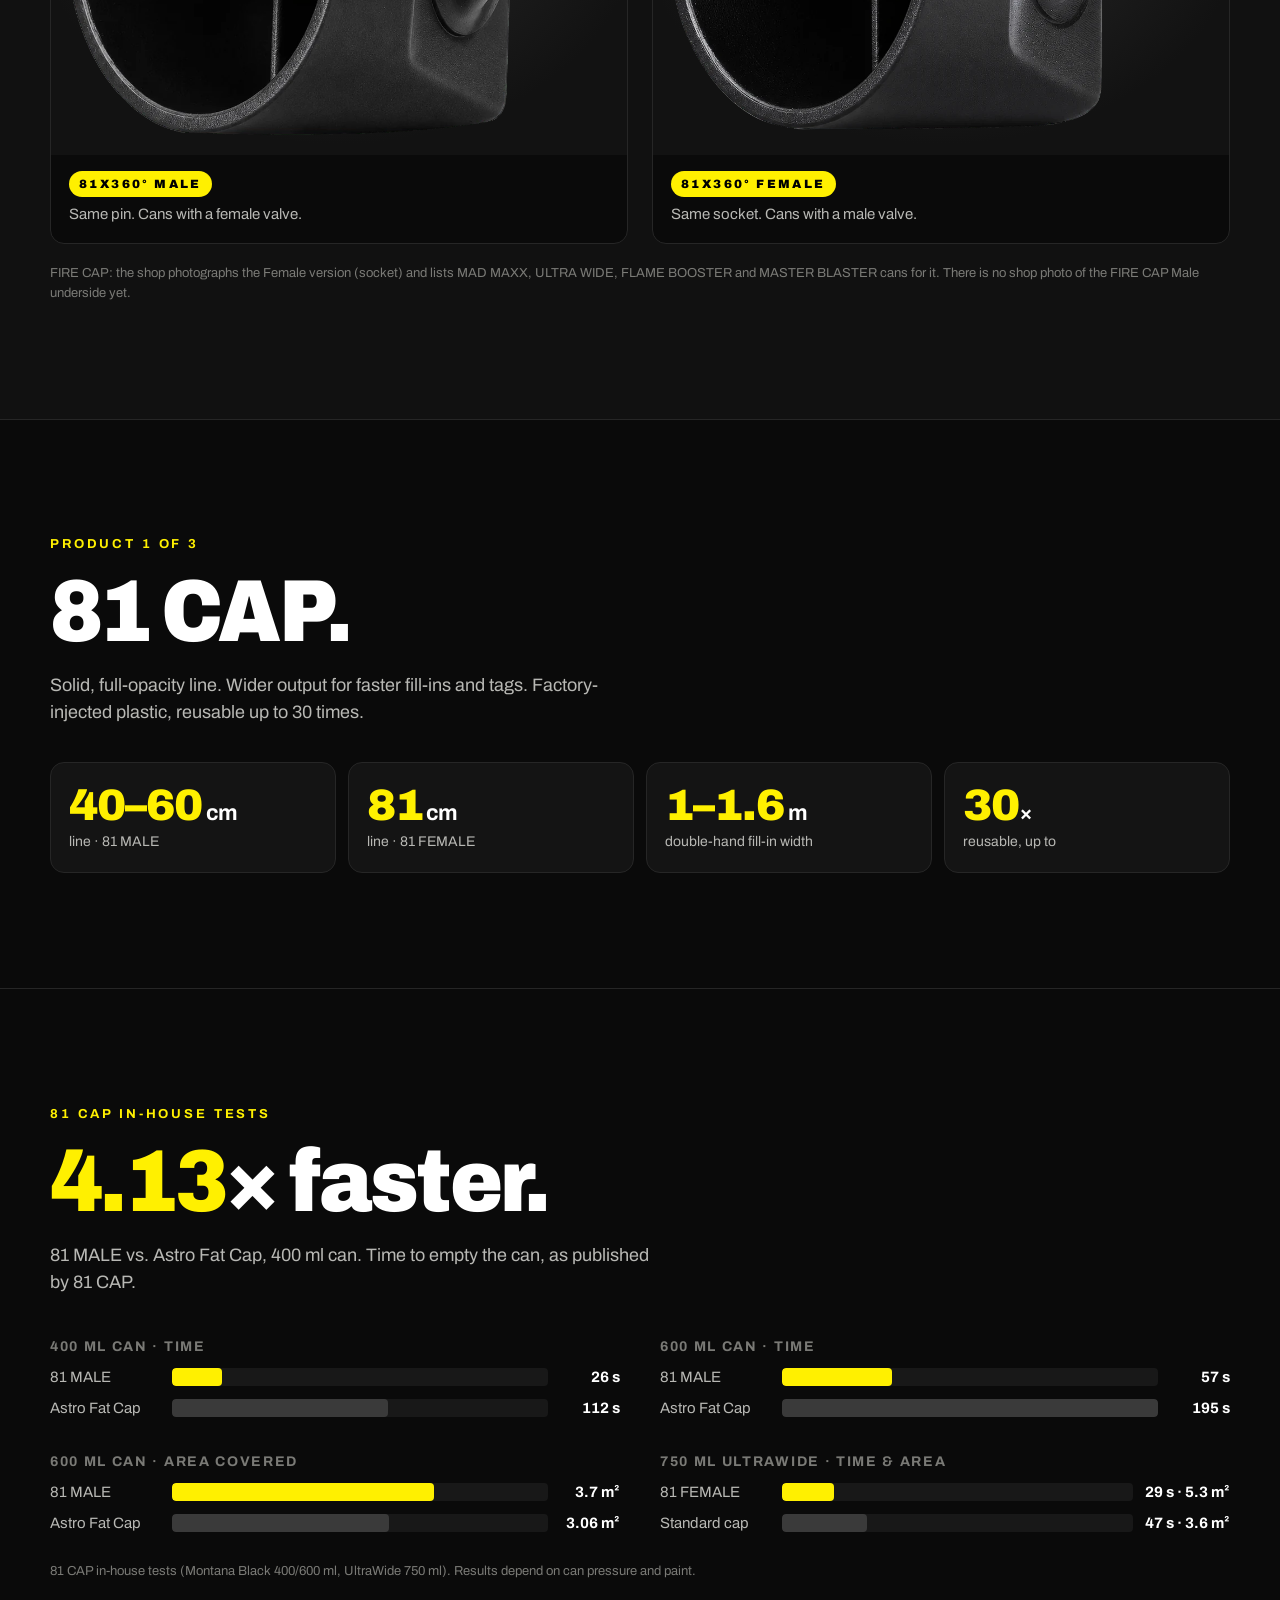
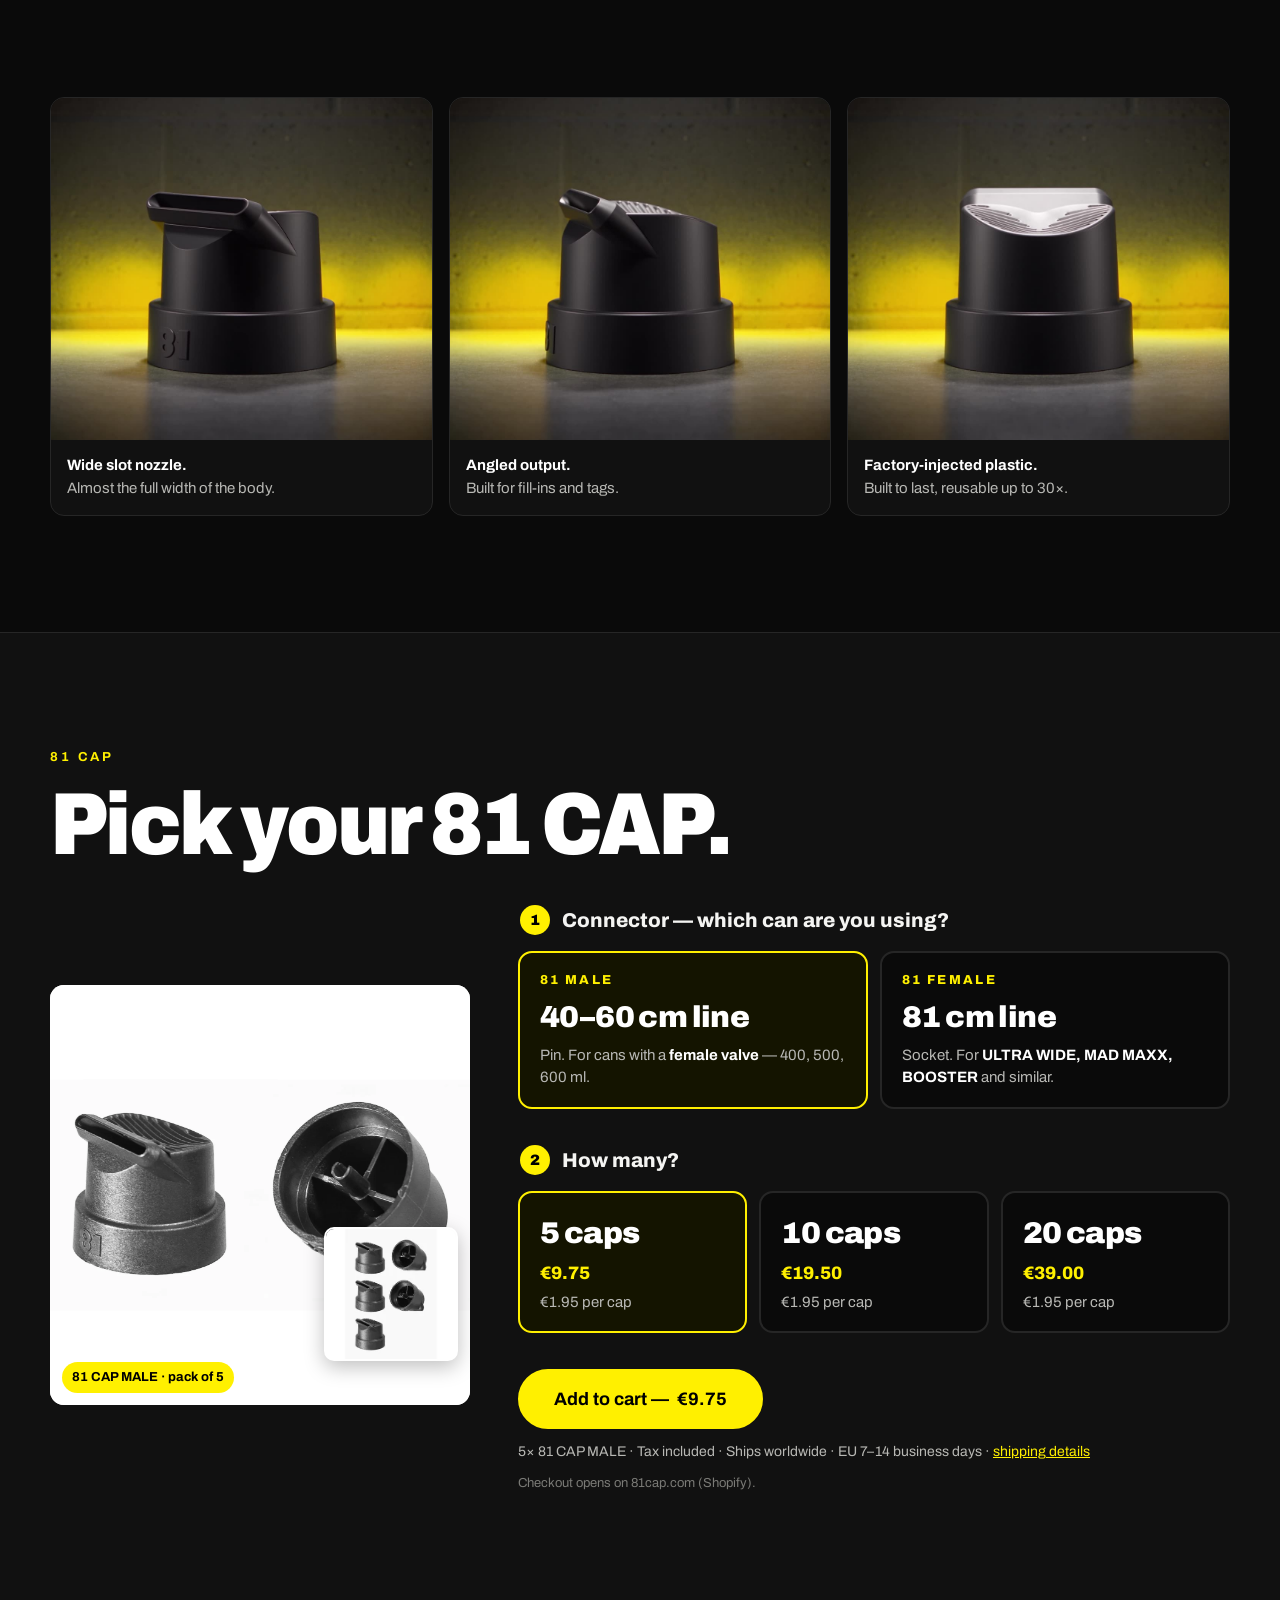
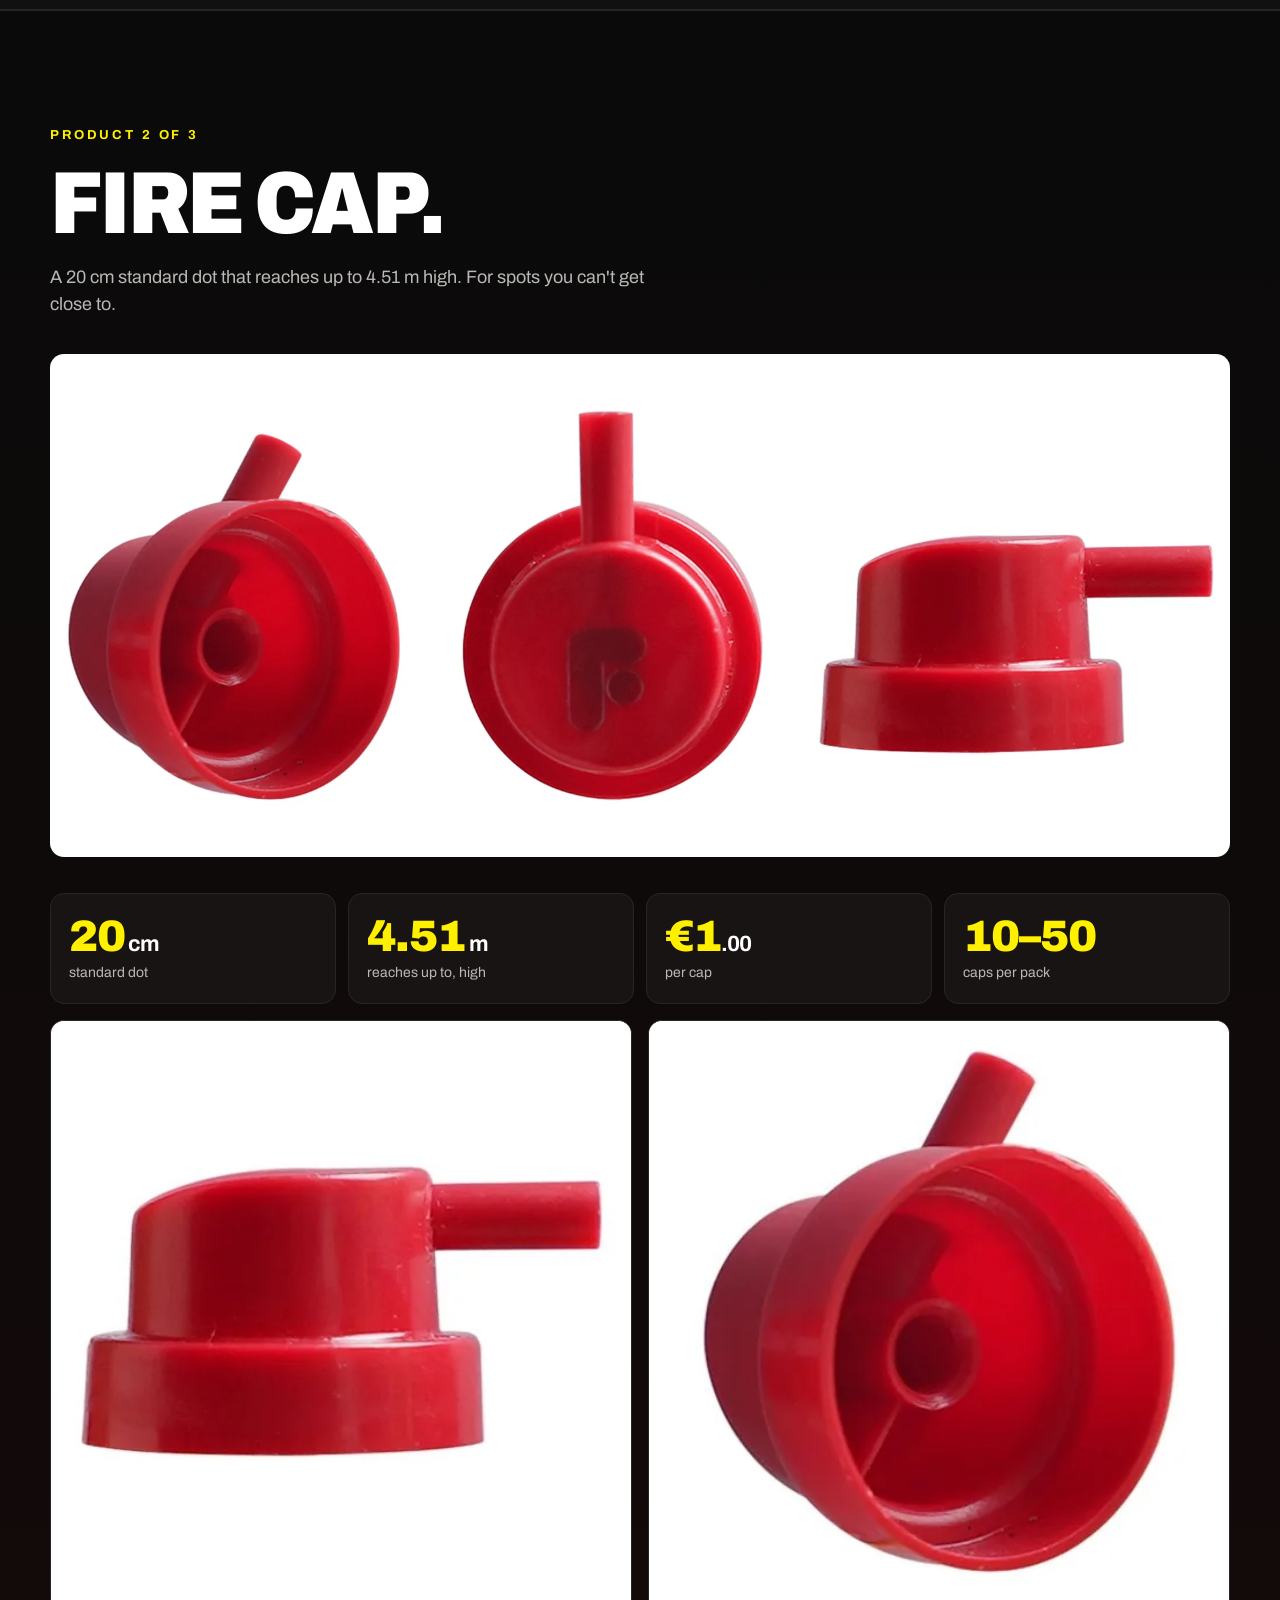
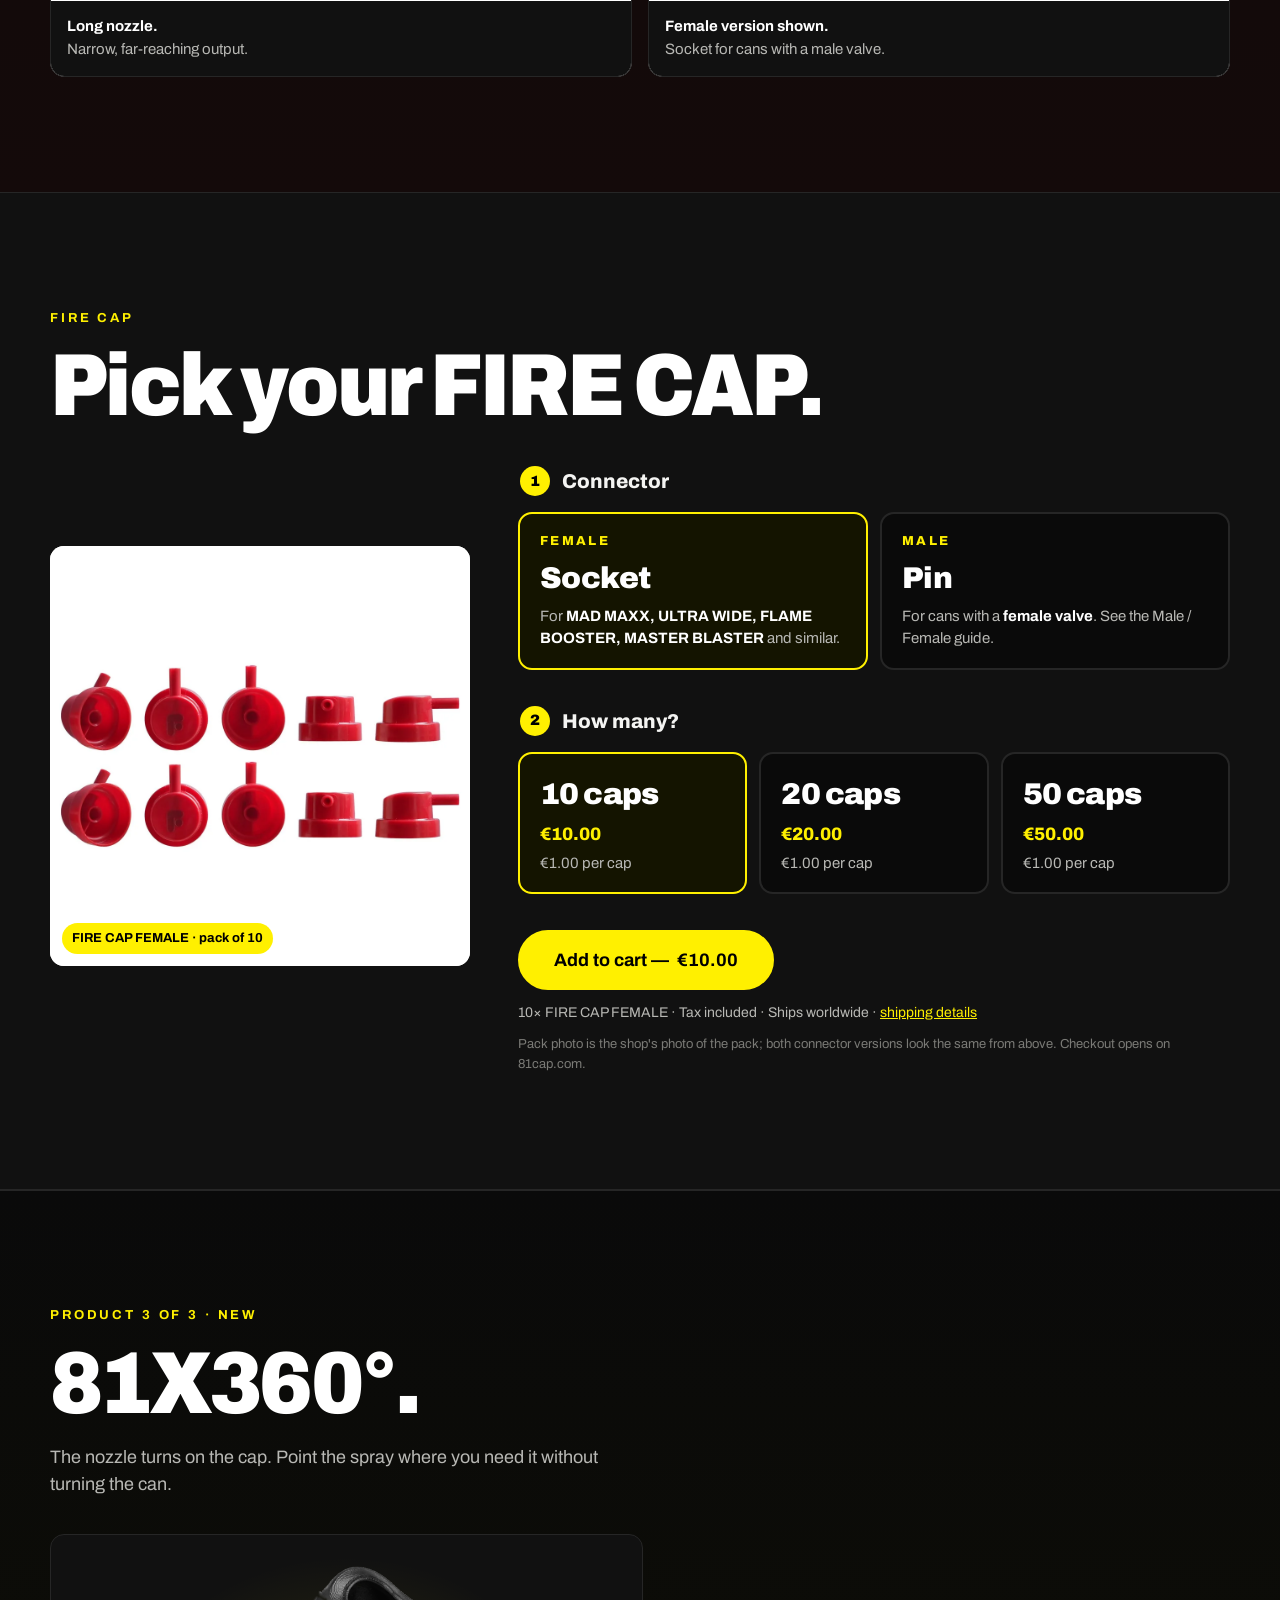
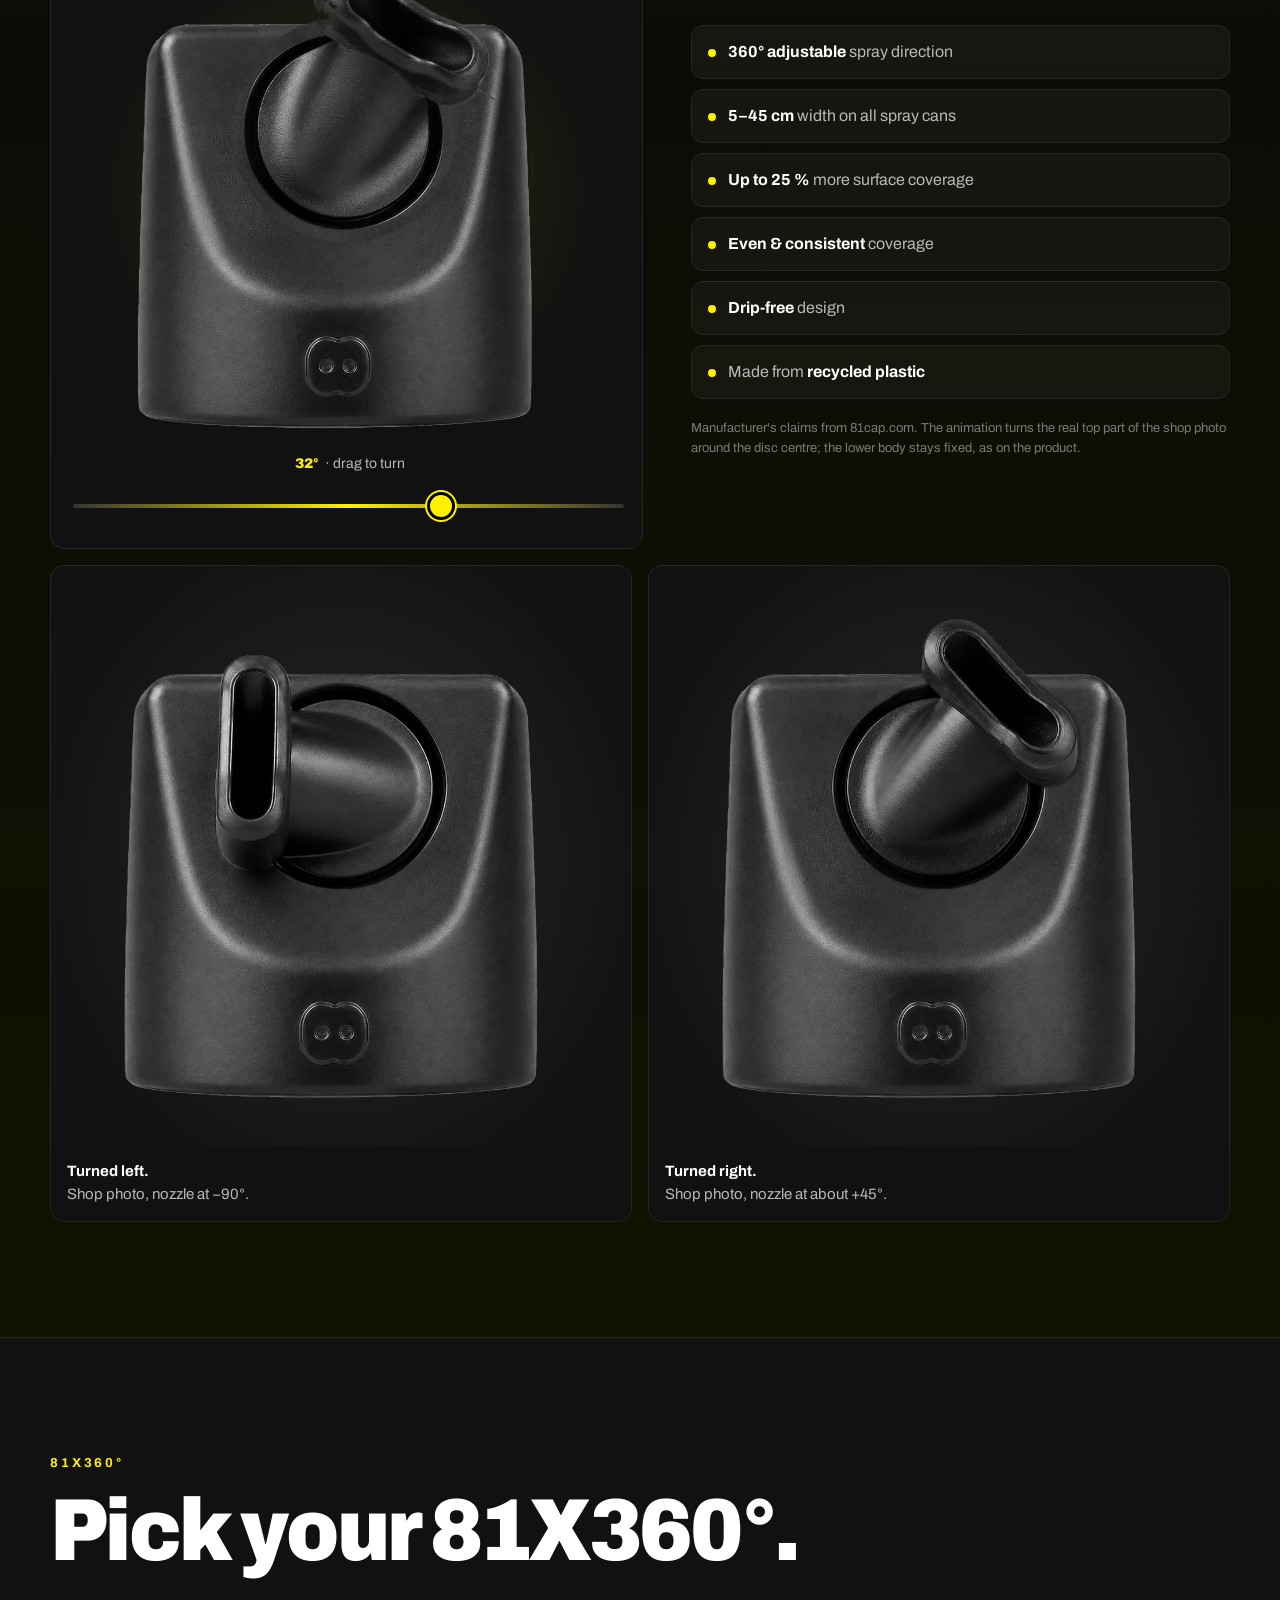
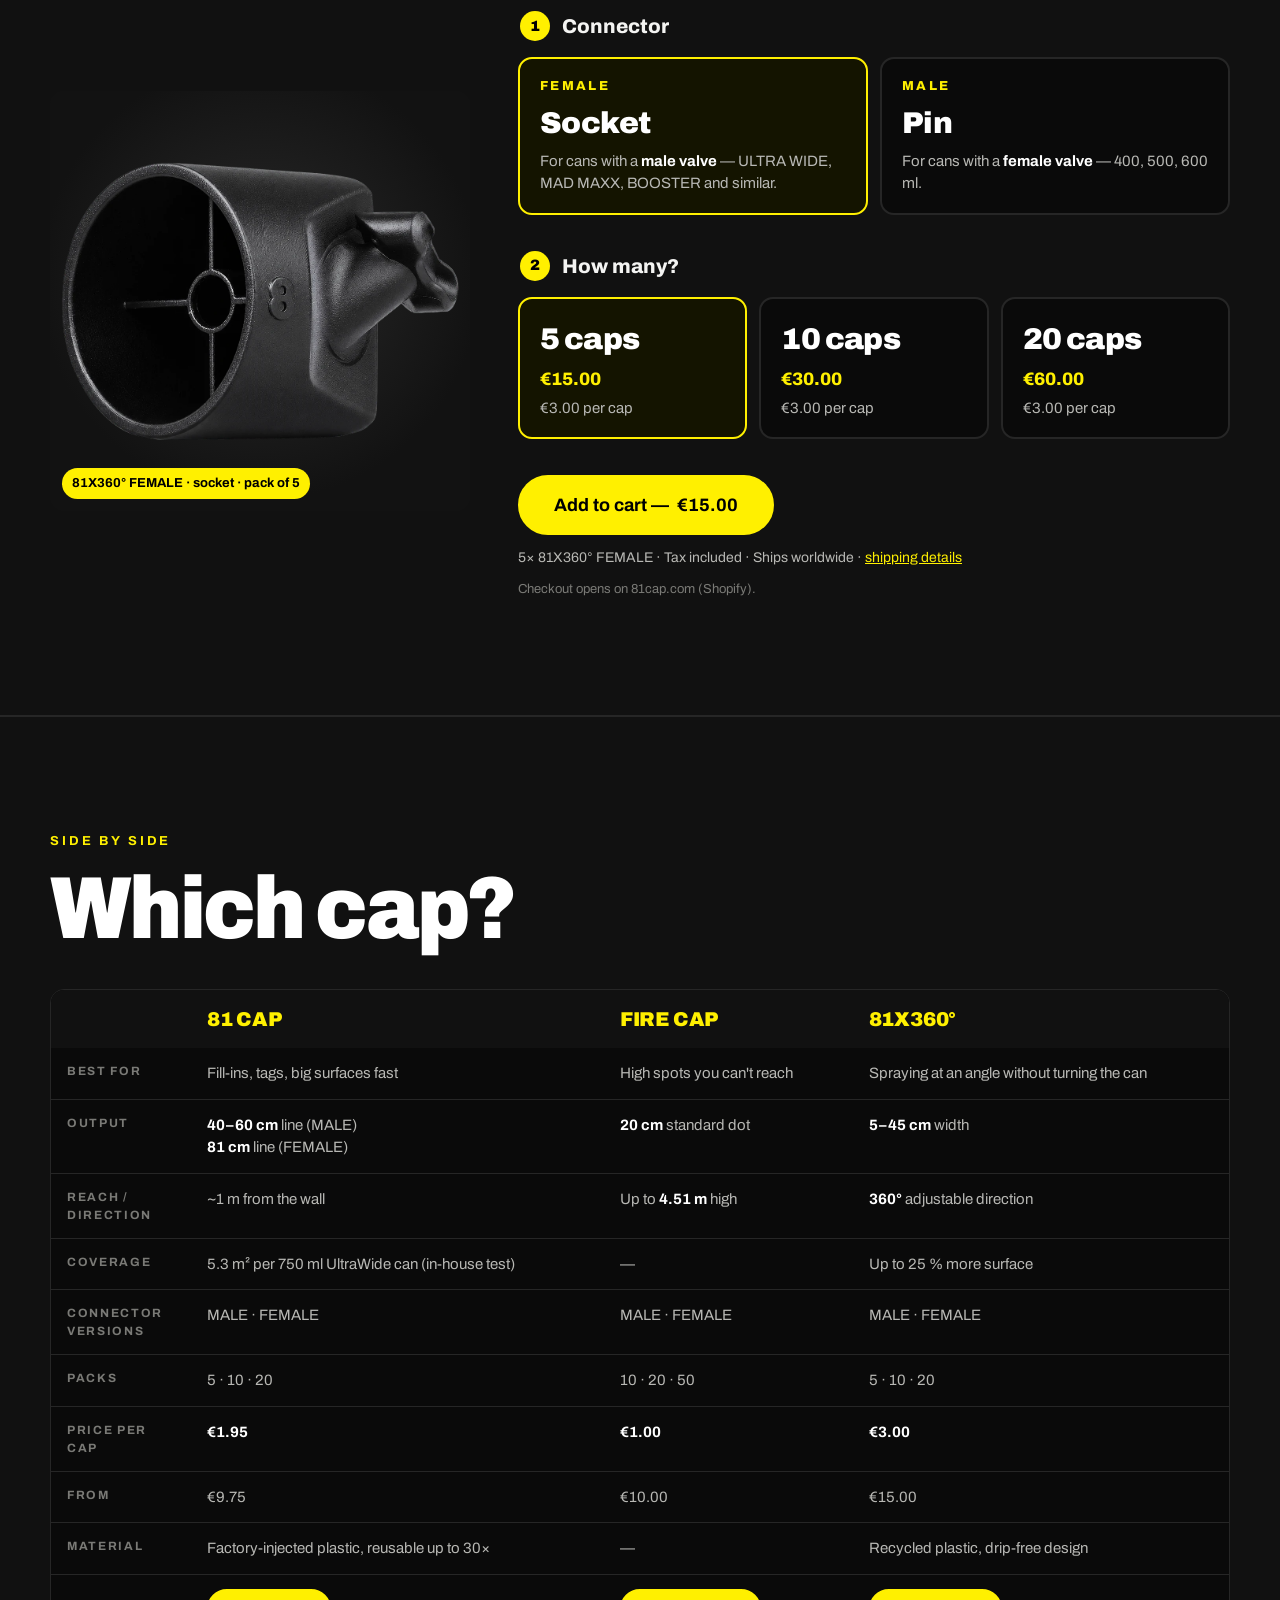
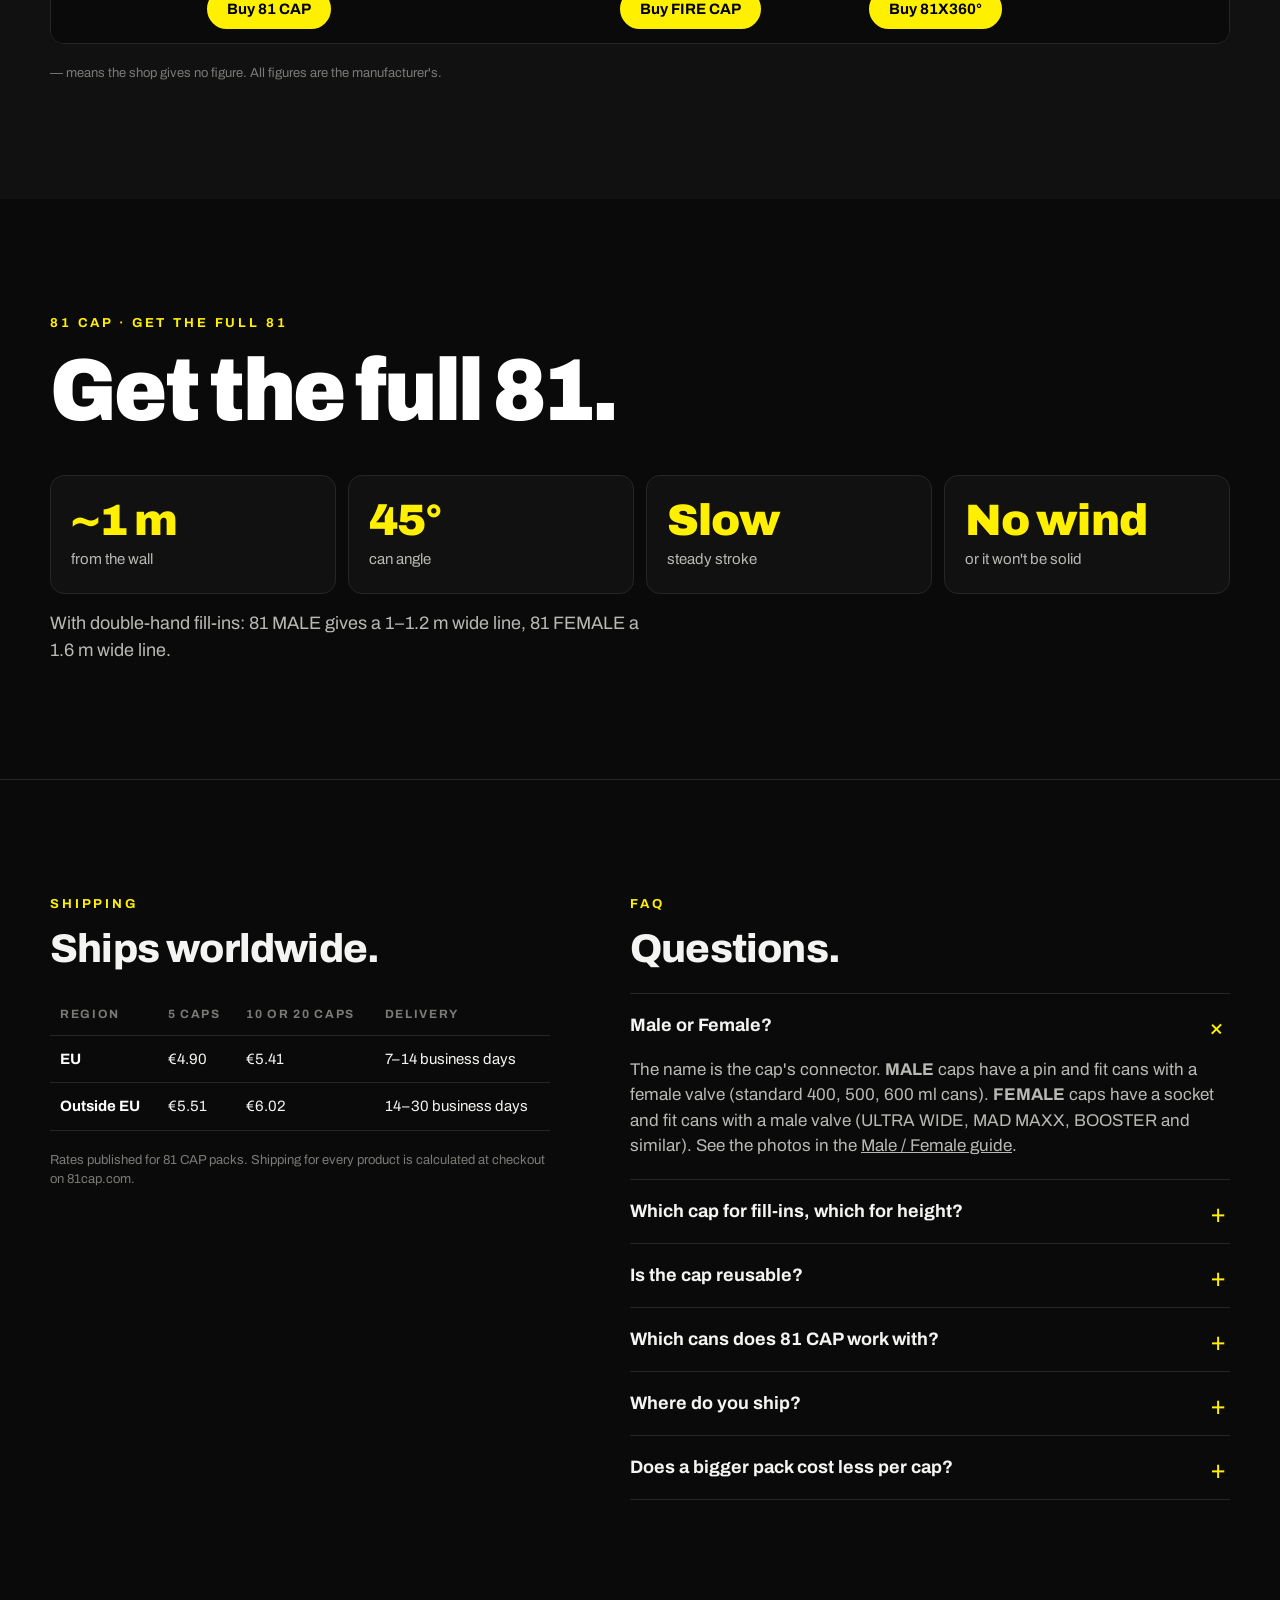
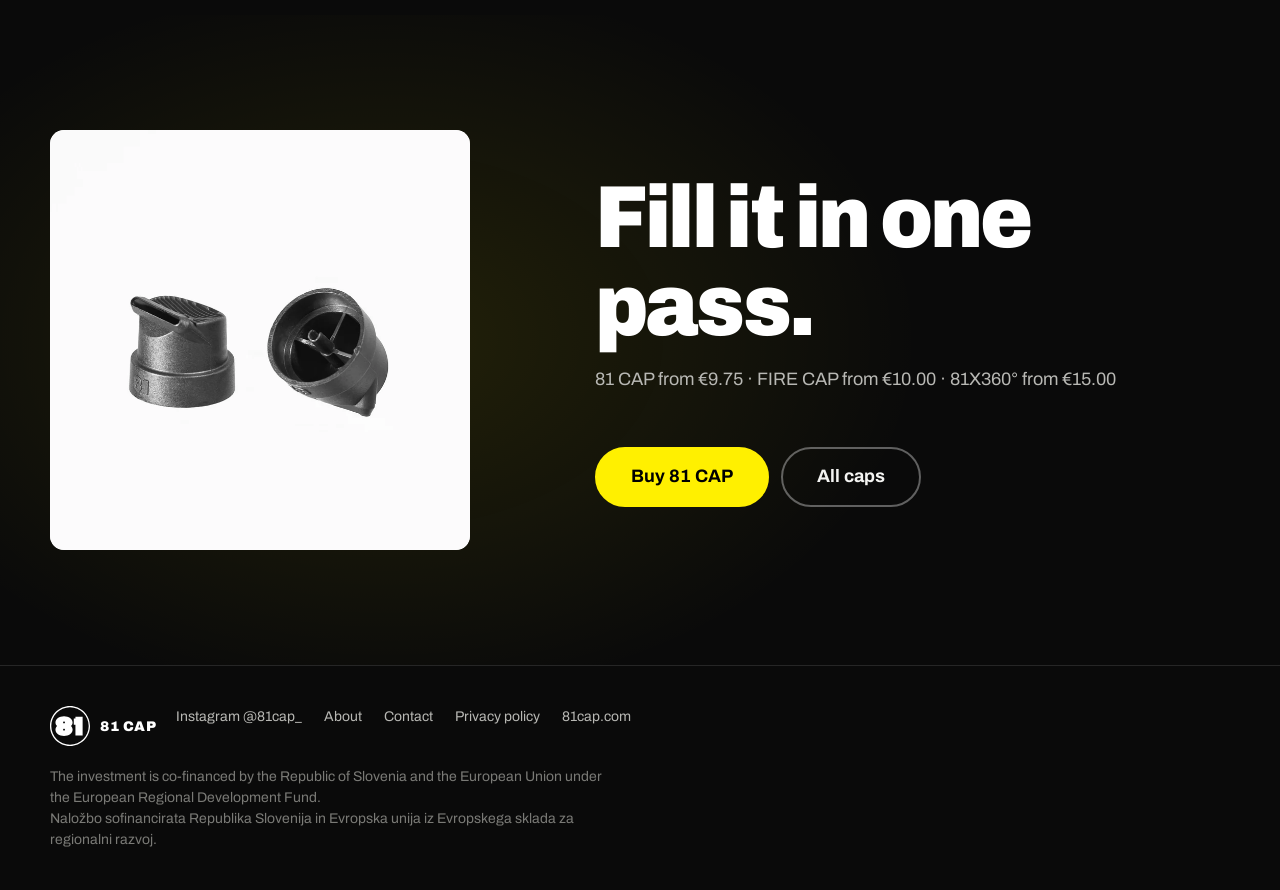
==== commit 24586a8b: "v2: 81 CAP, FIRE CAP and 81X360 with Male/Female guide, compare table and rotation Co-Authored-By: C" ====
--- a/index.html
+++ b/index.html
@@ -4,10 +4,10 @@
 <meta charset="utf-8">
 <meta name="viewport" content="width=device-width, initial-scale=1, viewport-fit=cover">
 <title>81 CAP — World's fattest cap</title>
-<meta name="description" content="81 CAP: up to an 81 cm solid, full-opacity line in one pass. Reusable up to 30 times. 81 MALE for cans with female valves, 81 FEMALE for ULTRA WIDE, MAD MAXX and BOOSTER. From €9.75.">
+<meta name="description" content="81 CAP, FIRE CAP and 81X360°: spray caps for fast fill-ins, high reach and adjustable spray direction. Male and Female connectors for every can. From €9.75.">
 <meta name="theme-color" content="#0a0a0a">
 <meta property="og:title" content="81 CAP — World's fattest cap">
-<meta property="og:description" content="Up to an 81 cm solid line in one pass. Reusable up to 30×. From €9.75.">
+<meta property="og:description" content="81 CAP · FIRE CAP · 81X360°. Up to an 81 cm solid line in one pass. From €9.75.">
 <meta property="og:image" content="media/81cap-hero-poster.jpg">
 <meta property="og:type" content="product">
 <link rel="icon" href="media/81-logo.svg" type="image/svg+xml">
@@ -19,7 +19,7 @@
 </head>
 <body>
 
-<a class="skip" href="#buy">Skip to buy</a>
+<a class="skip" href="#products">Skip to products</a>
 
 <!-- ============ HEADER ============ -->
 <header class="site-header" id="top">
@@ -28,23 +28,24 @@
     <span>81 CAP</span>
   </a>
   <nav class="site-nav" aria-label="Page">
-    <a href="#proof">Tests</a>
-    <a href="#buy">Male / Female</a>
-    <a href="#howto">How to</a>
+    <a href="#p-81cap">81 CAP</a>
+    <a href="#p-firecap">FIRE CAP</a>
+    <a href="#p-x360">81X360°</a>
+    <a href="#compare">Compare</a>
+    <a href="#connector">Male / Female</a>
     <a href="#faq">FAQ</a>
-    <a href="https://www.81cap.com/pages/about" rel="noopener">About</a>
   </nav>
   <div class="header-actions">
     <a class="cart-link" href="https://www.81cap.com/cart" aria-label="Cart on 81cap.com">
       <svg width="22" height="22" viewBox="0 0 24 24" fill="none" stroke="currentColor" stroke-width="2" stroke-linecap="round" stroke-linejoin="round" aria-hidden="true"><path d="M6 6h15l-1.5 9h-12z"/><path d="M6 6L5 3H2"/><circle cx="9" cy="20" r="1"/><circle cx="18" cy="20" r="1"/></svg>
     </a>
-    <a class="btn btn-primary btn-sm" href="#buy">Buy</a>
+    <a class="btn btn-primary btn-sm" href="#products">Buy</a>
   </div>
 </header>
 
 <main>
 
-<!-- ============ 1. HERO ============ -->
+<!-- ============ 1. HERO (81 CAP video) ============ -->
 <section class="hero" id="hero">
   <div class="hero-media" aria-hidden="true">
     <video id="heroVideo"
@@ -66,12 +67,11 @@
       <h1 class="reveal" data-reveal="1">World's<br>fattest cap.</h1>
       <p class="lede reveal" data-reveal="2">Up to an <strong>81 cm</strong> solid line in one pass.</p>
       <div class="hero-cta reveal" data-reveal="3">
-        <a class="btn btn-primary" href="#buy">Buy now — from €9.75</a>
-        <a class="btn btn-ghost" href="#buy">Male or Female? →</a>
-      </div>
-    </div>
-
-    <!-- Feature cards synced to video.currentTime (see app.js) -->
+        <a class="btn btn-primary" href="#buy-81cap">Buy 81 CAP — from €9.75</a>
+        <a class="btn btn-ghost" href="#connector">Male or Female? →</a>
+      </div>
+    </div>
+
     <div class="hero-features" id="heroFeatures" aria-live="polite">
       <div class="feature is-active" data-at="2.0" data-count="81" data-suffix=" cm">
         <span class="feature-num"><span class="num">81</span><span class="unit"> cm</span></span>
@@ -95,17 +95,104 @@
     </div>
   </div>
 
-  <a class="scroll-hint" href="#proof" aria-label="Scroll to tests">
-    <span></span>
-  </a>
-</section>
-
-<!-- ============ 2. PROOF ============ -->
+  <a class="scroll-hint" href="#products" aria-label="Scroll to products"><span></span></a>
+</section>
+
+<!-- ============ 2. PRODUCT FAMILY ============ -->
+<section class="section family" id="products">
+  <div class="wrap">
+    <p class="eyebrow">Three caps</p>
+    <h2 class="display">Pick the job.</h2>
+    <div class="family-grid">
+      <a class="family-card" href="#p-81cap">
+        <span class="family-photo photo-light"><img src="media/products/81cap-male.webp" alt="81 CAP, two caps: one standing, one showing the underside" width="600" height="600" loading="lazy"></span>
+        <span class="family-name">81 CAP</span>
+        <span class="family-what">Fill-ins &amp; tags. 40–81 cm solid line.</span>
+        <span class="family-price">from €9.75 · €1.95 / cap</span>
+      </a>
+      <a class="family-card" href="#p-firecap">
+        <span class="family-photo photo-light"><img src="media/products/firecap-angled.webp" alt="FIRE CAP, red cap with a long thin nozzle" width="600" height="600" loading="lazy"></span>
+        <span class="family-name">FIRE CAP</span>
+        <span class="family-what">High reach. 20 cm dot, up to 4.51 m high.</span>
+        <span class="family-price">from €10.00 · €1.00 / cap</span>
+      </a>
+      <a class="family-card" href="#p-x360">
+        <span class="family-photo photo-dark"><img src="media/products/x360-frame-up.webp" alt="81X360°, black cap with an adjustable nozzle" width="600" height="600" loading="lazy"></span>
+        <span class="family-name">81X360°</span>
+        <span class="family-what">Adjustable direction. 5–45 cm on any can.</span>
+        <span class="family-price">from €15.00 · €3.00 / cap</span>
+      </a>
+    </div>
+  </div>
+</section>
+
+<!-- ============ 3. MALE / FEMALE GUIDE ============ -->
+<section class="section connector" id="connector">
+  <div class="wrap">
+    <p class="eyebrow">Male or Female?</p>
+    <h2 class="display">Match the cap to the can.</h2>
+    <p class="sub">Every 81 CAP product comes in two connector versions. The name describes the <b>cap's connector</b>, which is the opposite of the <b>can's valve</b>. Look at the underside.</p>
+
+    <div class="mf-grid">
+      <figure class="mf-card">
+        <div class="mf-photo photo-light">
+          <img src="media/products/81cap-male-base.webp" alt="Underside of an 81 CAP MALE: a thin pin stands up in the centre" width="700" height="700" loading="lazy">
+        </div>
+        <figcaption>
+          <span class="mf-tag">MALE</span>
+          <b>Pin in the centre.</b>
+          <span>The cap's pin goes into the can's <b>female valve</b> (a hole). Standard 400, 500 and 600 ml cans.</span>
+          <span class="mf-line">81 CAP MALE: 40–60 cm line</span>
+        </figcaption>
+      </figure>
+      <figure class="mf-card">
+        <div class="mf-photo photo-light">
+          <img src="media/products/81cap-female-base.webp" alt="Underside of an 81 CAP FEMALE: a small socket hole in the centre" width="700" height="700" loading="lazy">
+        </div>
+        <figcaption>
+          <span class="mf-tag">FEMALE</span>
+          <b>Socket in the centre.</b>
+          <span>The cap's socket slides over the can's <b>male valve</b> (a pin). ULTRA WIDE, MAD MAXX, BOOSTER and similar.</span>
+          <span class="mf-line">81 CAP FEMALE: 81 cm line</span>
+        </figcaption>
+      </figure>
+    </div>
+
+    <div class="mf-grid mf-grid-x360">
+      <figure class="mf-card mf-card-sm">
+        <div class="mf-photo photo-dark"><img src="media/products/x360-male-base.webp" alt="Underside of an 81X360° MALE: pin in the centre" width="700" height="520" loading="lazy"></div>
+        <figcaption><span class="mf-tag">81X360° MALE</span><span>Same pin. Cans with a female valve.</span></figcaption>
+      </figure>
+      <figure class="mf-card mf-card-sm">
+        <div class="mf-photo photo-dark"><img src="media/products/x360-female-base.webp" alt="Underside of an 81X360° FEMALE: socket in the centre" width="700" height="520" loading="lazy"></div>
+        <figcaption><span class="mf-tag">81X360° FEMALE</span><span>Same socket. Cans with a male valve.</span></figcaption>
+      </figure>
+    </div>
+    <p class="fineprint">FIRE CAP: the shop photographs the Female version (socket) and lists MAD MAXX, ULTRA WIDE, FLAME BOOSTER and MASTER BLASTER cans for it. There is no shop photo of the FIRE CAP Male underside yet.</p>
+  </div>
+</section>
+
+<!-- ============ 4. 81 CAP ============ -->
+<section class="section product" id="p-81cap">
+  <div class="wrap">
+    <p class="eyebrow">Product 1 of 3</p>
+    <h2 class="display">81 CAP.</h2>
+    <p class="sub">Solid, full-opacity line. Wider output for faster fill-ins and tags. Factory-injected plastic, reusable up to 30 times.</p>
+
+    <div class="specs">
+      <div class="spec"><span class="spec-num">40–60<small> cm</small></span><span class="spec-label">line · 81 MALE</span></div>
+      <div class="spec"><span class="spec-num">81<small> cm</small></span><span class="spec-label">line · 81 FEMALE</span></div>
+      <div class="spec"><span class="spec-num">1–1.6<small> m</small></span><span class="spec-label">double-hand fill-in width</span></div>
+      <div class="spec"><span class="spec-num">30<small>×</small></span><span class="spec-label">reusable, up to</span></div>
+    </div>
+  </div>
+</section>
+
 <section class="section proof" id="proof">
   <div class="wrap">
     <p class="eyebrow">81 CAP in-house tests</p>
     <h2 class="display"><span class="count" data-count="4.13" data-decimals="2">4.13</span>× faster.</h2>
-    <p class="sub">81 MALE vs. Astro Fat Cap, 400 ml can. Time to empty the can.</p>
+    <p class="sub">81 MALE vs. Astro Fat Cap, 400 ml can. Time to empty the can, as published by 81 CAP.</p>
 
     <div class="bars" data-bars>
       <div class="bar-group">
@@ -129,13 +216,10 @@
         <div class="bar"><span class="bar-label">Standard cap</span><span class="bar-track"><span class="bar-fill" style="--v:47;--max:195"></span></span><span class="bar-val">47 s · 3.6 m²</span></div>
       </div>
     </div>
-
-    <p class="proof-female"><b>81 FEMALE:</b> <span class="count" data-count="1.62" data-decimals="2">1.62</span>× faster · <span class="count" data-count="1.42" data-decimals="2">1.42</span>× more coverage vs. a standard UW / MM / B cap.</p>
-    <p class="fineprint">81 CAP in-house tests. Results depend on can pressure and paint.</p>
-  </div>
-</section>
-
-<!-- ============ 2b. DETAIL STRIP ============ -->
+    <p class="fineprint">81 CAP in-house tests (Montana Black 400/600 ml, UltraWide 750 ml). Results depend on can pressure and paint.</p>
+  </div>
+</section>
+
 <section class="section stills" aria-label="81 CAP details">
   <div class="wrap stills-grid">
     <figure>
@@ -153,85 +237,223 @@
   </div>
 </section>
 
-<!-- ============ 3. PICK & BUY ============ -->
-<section class="section buy" id="buy">
-  <div class="wrap">
-    <p class="eyebrow">Pick your cap</p>
-    <h2 class="display">Pick your cap.</h2>
-
-    <form class="picker" id="picker" action="https://www.81cap.com/cart" method="get" onsubmit="return false">
-      <fieldset class="step">
-        <legend><span class="step-n">1</span> Which can are you using?</legend>
-        <div class="choices choices-type">
-          <label class="choice">
-            <input type="radio" name="type" value="male" checked>
-            <span class="choice-body">
-              <span class="choice-title">81 MALE</span>
-              <span class="choice-big">40–60 cm line</span>
-              <span class="choice-desc">For cans with <b>female valves</b> — 400, 500, 600 ml and similar.</span>
-            </span>
-          </label>
-          <label class="choice">
-            <input type="radio" name="type" value="female">
-            <span class="choice-body">
-              <span class="choice-title">81 FEMALE</span>
-              <span class="choice-big">81 cm line</span>
-              <span class="choice-desc">For <b>ULTRA WIDE, MAD MAXX, BOOSTER</b> and similar cans.</span>
-            </span>
-          </label>
-        </div>
-        <p class="hint">Not sure? Look at the can's valve: a small pin sticking up is a <b>male valve</b> → take 81 FEMALE. A hole you push a stem into is a <b>female valve</b> → take 81 MALE.</p>
-      </fieldset>
-
-      <fieldset class="step">
-        <legend><span class="step-n">2</span> How many?</legend>
-        <div class="choices choices-qty">
-          <label class="choice choice-qty">
-            <input type="radio" name="qty" value="5" checked>
-            <span class="choice-body">
-              <span class="choice-big">5 caps</span>
-              <span class="choice-price">€9.75</span>
-              <span class="choice-desc">€1.95 per cap</span>
-            </span>
-          </label>
-          <label class="choice choice-qty">
-            <input type="radio" name="qty" value="10">
-            <span class="choice-body">
-              <span class="choice-big">10 caps</span>
-              <span class="choice-price">€19.50</span>
-              <span class="choice-desc">€1.95 per cap</span>
-            </span>
-          </label>
-          <label class="choice choice-qty">
-            <input type="radio" name="qty" value="20">
-            <span class="choice-body">
-              <span class="choice-big">20 caps</span>
-              <span class="choice-price">€39.00</span>
-              <span class="choice-desc">€1.95 per cap</span>
-            </span>
-          </label>
-        </div>
-      </fieldset>
-
-      <div class="buy-row">
-        <a class="btn btn-primary btn-xl" id="addToCart" href="https://www.81cap.com/cart/48320506003788:1">
-          Add to cart — <span id="cartPrice">€9.75</span>
-        </a>
-        <p class="buy-meta">
-          <span id="cartSummary">5× 81 MALE</span> · Tax included ·
-          Ships worldwide · EU 7–14 business days ·
-          <a href="#shipping">shipping details</a>
-        </p>
-        <p class="buy-note">Checkout opens on 81cap.com (Shopify).</p>
-      </div>
-    </form>
-  </div>
-</section>
-
-<!-- ============ 4. HOW TO ============ -->
+<!-- 81 CAP buy -->
+<section class="section buy" id="buy-81cap">
+  <div class="wrap">
+    <p class="eyebrow">81 CAP</p>
+    <h2 class="display">Pick your 81 CAP.</h2>
+    <div class="buy-layout">
+      <div class="buy-photo photo-light" id="photo-81cap">
+        <img data-role="main" src="media/products/81cap-male.webp" alt="81 CAP MALE: one cap standing, one showing the pin on the underside" width="1000" height="1000" loading="lazy">
+        <img data-role="pack" src="media/products/81cap-male-5.webp" alt="Pack of 5 × 81 CAP MALE" width="400" height="400" loading="lazy">
+        <span class="buy-photo-cap" data-role="caption">81 CAP MALE · pack of 5</span>
+      </div>
+
+      <form class="picker" data-product="81cap" onsubmit="return false">
+        <fieldset class="step">
+          <legend><span class="step-n">1</span> Connector — which can are you using?</legend>
+          <div class="choices choices-type">
+            <label class="choice">
+              <input type="radio" name="type" value="male" checked>
+              <span class="choice-body">
+                <span class="choice-title">81 MALE</span>
+                <span class="choice-big">40–60 cm line</span>
+                <span class="choice-desc">Pin. For cans with a <b>female valve</b> — 400, 500, 600 ml.</span>
+              </span>
+            </label>
+            <label class="choice">
+              <input type="radio" name="type" value="female">
+              <span class="choice-body">
+                <span class="choice-title">81 FEMALE</span>
+                <span class="choice-big">81 cm line</span>
+                <span class="choice-desc">Socket. For <b>ULTRA WIDE, MAD MAXX, BOOSTER</b> and similar.</span>
+              </span>
+            </label>
+          </div>
+        </fieldset>
+        <fieldset class="step">
+          <legend><span class="step-n">2</span> How many?</legend>
+          <div class="choices choices-qty">
+            <label class="choice choice-qty"><input type="radio" name="qty" value="5" checked><span class="choice-body"><span class="choice-big">5 caps</span><span class="choice-price">€9.75</span><span class="choice-desc">€1.95 per cap</span></span></label>
+            <label class="choice choice-qty"><input type="radio" name="qty" value="10"><span class="choice-body"><span class="choice-big">10 caps</span><span class="choice-price">€19.50</span><span class="choice-desc">€1.95 per cap</span></span></label>
+            <label class="choice choice-qty"><input type="radio" name="qty" value="20"><span class="choice-body"><span class="choice-big">20 caps</span><span class="choice-price">€39.00</span><span class="choice-desc">€1.95 per cap</span></span></label>
+          </div>
+        </fieldset>
+        <div class="buy-row">
+          <a class="btn btn-primary btn-xl" data-role="add" href="https://www.81cap.com/cart/48320506003788:1">Add to cart — <span data-role="price">€9.75</span></a>
+          <p class="buy-meta"><span data-role="summary">5× 81 CAP MALE</span> · Tax included · Ships worldwide · EU 7–14 business days · <a href="#shipping">shipping details</a></p>
+          <p class="buy-note">Checkout opens on 81cap.com (Shopify).</p>
+        </div>
+      </form>
+    </div>
+  </div>
+</section>
+
+<!-- ============ 5. FIRE CAP ============ -->
+<section class="section product product-fire" id="p-firecap">
+  <div class="wrap">
+    <p class="eyebrow">Product 2 of 3</p>
+    <h2 class="display">FIRE CAP.</h2>
+    <p class="sub">A 20 cm standard dot that reaches up to 4.51 m high. For spots you can't get close to.</p>
+
+    <div class="fire-hero photo-light">
+      <img src="media/products/firecap-three-views.webp" alt="FIRE CAP from three sides: underside with the socket, front with the F mark, and side profile with the long thin nozzle" width="1800" height="768" loading="lazy">
+    </div>
+
+    <div class="specs">
+      <div class="spec"><span class="spec-num">20<small> cm</small></span><span class="spec-label">standard dot</span></div>
+      <div class="spec"><span class="spec-num">4.51<small> m</small></span><span class="spec-label">reaches up to, high</span></div>
+      <div class="spec"><span class="spec-num">€1<small>.00</small></span><span class="spec-label">per cap</span></div>
+      <div class="spec"><span class="spec-num">10–50</span><span class="spec-label">caps per pack</span></div>
+    </div>
+
+    <div class="stills-grid stills-grid-2">
+      <figure class="photo-light"><img src="media/products/firecap-side.webp" alt="FIRE CAP side profile: wide collar, domed body, long nozzle pointing sideways" width="600" height="600" loading="lazy"><figcaption><b>Long nozzle.</b> Narrow, far-reaching output.</figcaption></figure>
+      <figure class="photo-light"><img src="media/products/firecap-angled.webp" alt="FIRE CAP from below at an angle: the socket in the centre of the underside" width="600" height="600" loading="lazy"><figcaption><b>Female version shown.</b> Socket for cans with a male valve.</figcaption></figure>
+    </div>
+  </div>
+</section>
+
+<section class="section buy" id="buy-firecap">
+  <div class="wrap">
+    <p class="eyebrow">FIRE CAP</p>
+    <h2 class="display">Pick your FIRE CAP.</h2>
+    <div class="buy-layout">
+      <div class="buy-photo photo-light" id="photo-firecap">
+        <img data-role="main" src="media/products/firecap-10.webp" alt="Pack of 10 FIRE CAPs" width="1000" height="1000" loading="lazy">
+        <span class="buy-photo-cap" data-role="caption">FIRE CAP FEMALE · pack of 10</span>
+      </div>
+      <form class="picker" data-product="firecap" onsubmit="return false">
+        <fieldset class="step">
+          <legend><span class="step-n">1</span> Connector</legend>
+          <div class="choices choices-type">
+            <label class="choice"><input type="radio" name="type" value="female" checked><span class="choice-body"><span class="choice-title">FEMALE</span><span class="choice-big">Socket</span><span class="choice-desc">For <b>MAD MAXX, ULTRA WIDE, FLAME BOOSTER, MASTER BLASTER</b> and similar.</span></span></label>
+            <label class="choice"><input type="radio" name="type" value="male"><span class="choice-body"><span class="choice-title">MALE</span><span class="choice-big">Pin</span><span class="choice-desc">For cans with a <b>female valve</b>. See the Male / Female guide.</span></span></label>
+          </div>
+        </fieldset>
+        <fieldset class="step">
+          <legend><span class="step-n">2</span> How many?</legend>
+          <div class="choices choices-qty">
+            <label class="choice choice-qty"><input type="radio" name="qty" value="10" checked><span class="choice-body"><span class="choice-big">10 caps</span><span class="choice-price">€10.00</span><span class="choice-desc">€1.00 per cap</span></span></label>
+            <label class="choice choice-qty"><input type="radio" name="qty" value="20"><span class="choice-body"><span class="choice-big">20 caps</span><span class="choice-price">€20.00</span><span class="choice-desc">€1.00 per cap</span></span></label>
+            <label class="choice choice-qty"><input type="radio" name="qty" value="50"><span class="choice-body"><span class="choice-big">50 caps</span><span class="choice-price">€50.00</span><span class="choice-desc">€1.00 per cap</span></span></label>
+          </div>
+        </fieldset>
+        <div class="buy-row">
+          <a class="btn btn-primary btn-xl" data-role="add" href="https://www.81cap.com/cart/52896573292876:1">Add to cart — <span data-role="price">€10.00</span></a>
+          <p class="buy-meta"><span data-role="summary">10× FIRE CAP FEMALE</span> · Tax included · Ships worldwide · <a href="#shipping">shipping details</a></p>
+          <p class="buy-note">Pack photo is the shop's photo of the pack; both connector versions look the same from above. Checkout opens on 81cap.com.</p>
+        </div>
+      </form>
+    </div>
+  </div>
+</section>
+
+<!-- ============ 6. 81X360° ============ -->
+<section class="section product product-x360" id="p-x360">
+  <div class="wrap">
+    <p class="eyebrow">Product 3 of 3 · new</p>
+    <h2 class="display">81X360°.</h2>
+    <p class="sub">The nozzle turns on the cap. Point the spray where you need it without turning the can.</p>
+
+    <div class="x360-layout">
+      <div class="x360-stage" id="x360Stage">
+        <div class="x360-cap" id="x360Cap" aria-label="81X360° with the nozzle turning left and right" role="img">
+          <img class="x360-body" src="media/products/x360-body.webp" alt="" width="800" height="930">
+          <img class="x360-rotor" id="x360Rotor" src="media/products/x360-rotor.webp" alt="" width="800" height="930">
+        </div>
+        <div class="x360-control">
+          <label for="x360Angle" class="x360-readout"><span id="x360Deg">0°</span> · drag to turn</label>
+          <input type="range" id="x360Angle" min="-90" max="90" value="0" step="1" aria-label="Nozzle angle in degrees">
+        </div>
+      </div>
+      <div class="x360-facts">
+        <ul class="facts">
+          <li><b>360° adjustable</b> spray direction</li>
+          <li><b>5–45 cm</b> width on all spray cans</li>
+          <li><b>Up to 25 %</b> more surface coverage</li>
+          <li><b>Even &amp; consistent</b> coverage</li>
+          <li><b>Drip-free</b> design</li>
+          <li>Made from <b>recycled plastic</b></li>
+        </ul>
+        <p class="fineprint">Manufacturer's claims from 81cap.com. The animation turns the real top part of the shop photo around the disc centre; the lower body stays fixed, as on the product.</p>
+      </div>
+    </div>
+
+    <div class="stills-grid stills-grid-2">
+      <figure class="photo-dark"><img src="media/products/x360-frame-90l.webp" alt="81X360° with the nozzle turned fully to the left" width="600" height="600" loading="lazy"><figcaption><b>Turned left.</b> Shop photo, nozzle at −90°.</figcaption></figure>
+      <figure class="photo-dark"><img src="media/products/x360-frame-45r.webp" alt="81X360° with the nozzle turned to the upper right" width="600" height="600" loading="lazy"><figcaption><b>Turned right.</b> Shop photo, nozzle at about +45°.</figcaption></figure>
+    </div>
+  </div>
+</section>
+
+<section class="section buy" id="buy-x360">
+  <div class="wrap">
+    <p class="eyebrow">81X360°</p>
+    <h2 class="display">Pick your 81X360°.</h2>
+    <div class="buy-layout">
+      <div class="buy-photo photo-dark" id="photo-x360">
+        <img data-role="main" src="media/products/x360-female-base.webp" alt="81X360° FEMALE: underside with the socket" width="1000" height="730" loading="lazy">
+        <span class="buy-photo-cap" data-role="caption">81X360° FEMALE · socket · pack of 5</span>
+      </div>
+      <form class="picker" data-product="x360" onsubmit="return false">
+        <fieldset class="step">
+          <legend><span class="step-n">1</span> Connector</legend>
+          <div class="choices choices-type">
+            <label class="choice"><input type="radio" name="type" value="female" checked><span class="choice-body"><span class="choice-title">FEMALE</span><span class="choice-big">Socket</span><span class="choice-desc">For cans with a <b>male valve</b> — ULTRA WIDE, MAD MAXX, BOOSTER and similar.</span></span></label>
+            <label class="choice"><input type="radio" name="type" value="male"><span class="choice-body"><span class="choice-title">MALE</span><span class="choice-big">Pin</span><span class="choice-desc">For cans with a <b>female valve</b> — 400, 500, 600 ml.</span></span></label>
+          </div>
+        </fieldset>
+        <fieldset class="step">
+          <legend><span class="step-n">2</span> How many?</legend>
+          <div class="choices choices-qty">
+            <label class="choice choice-qty"><input type="radio" name="qty" value="5" checked><span class="choice-body"><span class="choice-big">5 caps</span><span class="choice-price">€15.00</span><span class="choice-desc">€3.00 per cap</span></span></label>
+            <label class="choice choice-qty"><input type="radio" name="qty" value="10"><span class="choice-body"><span class="choice-big">10 caps</span><span class="choice-price">€30.00</span><span class="choice-desc">€3.00 per cap</span></span></label>
+            <label class="choice choice-qty"><input type="radio" name="qty" value="20"><span class="choice-body"><span class="choice-big">20 caps</span><span class="choice-price">€60.00</span><span class="choice-desc">€3.00 per cap</span></span></label>
+          </div>
+        </fieldset>
+        <div class="buy-row">
+          <a class="btn btn-primary btn-xl" data-role="add" href="https://www.81cap.com/cart/58931320586572:1">Add to cart — <span data-role="price">€15.00</span></a>
+          <p class="buy-meta"><span data-role="summary">5× 81X360° FEMALE</span> · Tax included · Ships worldwide · <a href="#shipping">shipping details</a></p>
+          <p class="buy-note">Checkout opens on 81cap.com (Shopify).</p>
+        </div>
+      </form>
+    </div>
+  </div>
+</section>
+
+<!-- ============ 7. COMPARE ============ -->
+<section class="section compare" id="compare">
+  <div class="wrap">
+    <p class="eyebrow">Side by side</p>
+    <h2 class="display">Which cap?</h2>
+    <div class="table-scroll">
+      <table class="cmp-table">
+        <thead>
+          <tr><th scope="col">&nbsp;</th><th scope="col">81 CAP</th><th scope="col">FIRE CAP</th><th scope="col">81X360°</th></tr>
+        </thead>
+        <tbody>
+          <tr><th scope="row">Best for</th><td>Fill-ins, tags, big surfaces fast</td><td>High spots you can't reach</td><td>Spraying at an angle without turning the can</td></tr>
+          <tr><th scope="row">Output</th><td><b>40–60 cm</b> line (MALE)<br><b>81 cm</b> line (FEMALE)</td><td><b>20 cm</b> standard dot</td><td><b>5–45 cm</b> width</td></tr>
+          <tr><th scope="row">Reach / direction</th><td>~1 m from the wall</td><td>Up to <b>4.51 m</b> high</td><td><b>360°</b> adjustable direction</td></tr>
+          <tr><th scope="row">Coverage</th><td>5.3 m² per 750 ml UltraWide can (in-house test)</td><td>—</td><td>Up to 25 % more surface</td></tr>
+          <tr><th scope="row">Connector versions</th><td>MALE · FEMALE</td><td>MALE · FEMALE</td><td>MALE · FEMALE</td></tr>
+          <tr><th scope="row">Packs</th><td>5 · 10 · 20</td><td>10 · 20 · 50</td><td>5 · 10 · 20</td></tr>
+          <tr><th scope="row">Price per cap</th><td><b>€1.95</b></td><td><b>€1.00</b></td><td><b>€3.00</b></td></tr>
+          <tr><th scope="row">From</th><td>€9.75</td><td>€10.00</td><td>€15.00</td></tr>
+          <tr><th scope="row">Material</th><td>Factory-injected plastic, reusable up to 30×</td><td>—</td><td>Recycled plastic, drip-free design</td></tr>
+          <tr><th scope="row">&nbsp;</th><td><a class="btn btn-primary btn-sm" href="#buy-81cap">Buy 81 CAP</a></td><td><a class="btn btn-primary btn-sm" href="#buy-firecap">Buy FIRE CAP</a></td><td><a class="btn btn-primary btn-sm" href="#buy-x360">Buy 81X360°</a></td></tr>
+        </tbody>
+      </table>
+    </div>
+    <p class="fineprint">— means the shop gives no figure. All figures are the manufacturer's.</p>
+  </div>
+</section>
+
+<!-- ============ 8. HOW TO ============ -->
 <section class="section howto" id="howto">
   <div class="wrap">
-    <p class="eyebrow">Get the full 81</p>
+    <p class="eyebrow">81 CAP · get the full 81</p>
     <h2 class="display">Get the full 81.</h2>
     <ul class="tips">
       <li><span class="tip-num">~1 m</span><span class="tip-text">from the wall</span></li>
@@ -243,7 +465,7 @@
   </div>
 </section>
 
-<!-- ============ 5. SHIPPING + FAQ ============ -->
+<!-- ============ 9. SHIPPING + FAQ ============ -->
 <section class="section faq" id="faq">
   <div class="wrap faq-grid">
     <div id="shipping">
@@ -256,22 +478,26 @@
           <tr><td>Outside EU</td><td>€5.51</td><td>€6.02</td><td>14–30 business days</td></tr>
         </tbody>
       </table>
-      <p class="fineprint">Shipping is added at checkout on 81cap.com.</p>
+      <p class="fineprint">Rates published for 81 CAP packs. Shipping for every product is calculated at checkout on 81cap.com.</p>
     </div>
     <div>
       <p class="eyebrow">FAQ</p>
       <h2>Questions.</h2>
       <details open>
         <summary>Male or Female?</summary>
-        <p><b>81 MALE</b> fits cans with female valves (400, 500, 600 ml and similar) and gives a 40–60 cm line depending on can pressure. <b>81 FEMALE</b> fits ULTRA WIDE, MAD MAXX, BOOSTER and similar cans and gives an 81 cm line.</p>
+        <p>The name is the cap's connector. <b>MALE</b> caps have a pin and fit cans with a female valve (standard 400, 500, 600 ml cans). <b>FEMALE</b> caps have a socket and fit cans with a male valve (ULTRA WIDE, MAD MAXX, BOOSTER and similar). See the photos in the <a href="#connector">Male / Female guide</a>.</p>
+      </details>
+      <details>
+        <summary>Which cap for fill-ins, which for height?</summary>
+        <p><b>81 CAP</b> for the widest solid line and the fastest fill-ins. <b>FIRE CAP</b> for reach: a 20 cm dot up to 4.51 m high. <b>81X360°</b> when you need to aim the spray at an angle, 5–45 cm wide.</p>
       </details>
       <details>
         <summary>Is the cap reusable?</summary>
-        <p>Yes. 81 CAP is made of high-quality factory-injected plastic and can be reused up to around 30 times without losing the quality of the output.</p>
+        <p>81 CAP is made of high-quality factory-injected plastic and can be reused up to around 30 times without losing the quality of the output. The shop gives no reuse figure for FIRE CAP or 81X360°.</p>
       </details>
       <details>
-        <summary>Which cans does it work with?</summary>
-        <p>The maker tested 400, 600 and 750 ml cans. Pick MALE or FEMALE according to the valve of your can, see step 1 above.</p>
+        <summary>Which cans does 81 CAP work with?</summary>
+        <p>The maker tested 400, 600 and 750 ml cans. Pick MALE or FEMALE according to the valve of your can.</p>
       </details>
       <details>
         <summary>Where do you ship?</summary>
@@ -279,20 +505,23 @@
       </details>
       <details>
         <summary>Does a bigger pack cost less per cap?</summary>
-        <p>No. Every pack is €1.95 per cap, tax included. Bigger packs only save on shipping per cap.</p>
+        <p>No. The price per cap is the same in every pack: €1.95 (81 CAP), €1.00 (FIRE CAP), €3.00 (81X360°), tax included. Bigger packs only save on shipping per cap.</p>
       </details>
     </div>
   </div>
 </section>
 
-<!-- ============ 6. FINAL CTA ============ -->
+<!-- ============ 10. FINAL CTA ============ -->
 <section class="section final" id="final">
   <div class="wrap final-inner">
-    <img src="media/81cap-photo.webp" alt="Two 81 CAPs: one standing, one showing the hollow underside with the inner stem" width="823" height="823" loading="lazy">
+    <div class="photo-light final-photo"><img src="media/81cap-photo.webp" alt="Two 81 CAPs: one standing, one showing the hollow underside with the inner pin" width="823" height="823" loading="lazy"></div>
     <div>
       <h2 class="display">Fill it in one pass.</h2>
-      <p class="sub">Up to 81 cm. Solid. Reusable up to 30×.</p>
-      <a class="btn btn-primary btn-xl" href="#buy">Buy now — from €9.75</a>
+      <p class="sub">81 CAP from €9.75 · FIRE CAP from €10.00 · 81X360° from €15.00</p>
+      <div class="hero-cta">
+        <a class="btn btn-primary btn-xl" href="#buy-81cap">Buy 81 CAP</a>
+        <a class="btn btn-ghost btn-xl" href="#products">All caps</a>
+      </div>
     </div>
   </div>
 </section>
@@ -308,6 +537,7 @@
     </div>
     <nav class="footer-links" aria-label="Footer">
       <a href="https://www.instagram.com/81cap_/" rel="noopener">Instagram @81cap_</a>
+      <a href="https://www.81cap.com/pages/about" rel="noopener">About</a>
       <a href="https://www.81cap.com/pages/contact" rel="noopener">Contact</a>
       <a href="https://www.81cap.com/pages/privacy" rel="noopener">Privacy policy</a>
       <a href="https://www.81cap.com/" rel="noopener">81cap.com</a>
@@ -319,7 +549,7 @@
 <!-- ============ MOBILE STICKY BAR ============ -->
 <div class="sticky-bar" id="stickyBar">
   <span class="sticky-text"><b>81 CAP</b> · from €9.75</span>
-  <a class="btn btn-primary" href="#buy">Buy</a>
+  <a class="btn btn-primary" href="#products">Buy</a>
 </div>
 
 <script src="app.js" defer></script>
--- a/styles.css
+++ b/styles.css
@@ -323,3 +323,109 @@
   .scroll-hint span { animation: none; }
   .sticky-bar { transition: none; }
 }
+
+/* ==========================================================================
+   v2 - three product families, Male/Female guide, compare, 81X360 rotation
+   ========================================================================== */
+
+/* photo frames: shop photos are on white, 81X360 photos are transparent */
+.photo-light { background: #f6f6f4; border-radius: var(--radius); overflow: hidden; }
+.photo-light img { width: 100%; height: auto; display: block; }
+.photo-dark { background: radial-gradient(70% 70% at 50% 45%, #2a2a2a, #121212 75%); border-radius: var(--radius); overflow: hidden; }
+.photo-dark img { width: 100%; height: auto; display: block; }
+
+/* ---------- family ---------- */
+.family { border-top: 1px solid var(--line); }
+.family-grid { display: grid; grid-template-columns: 1fr; gap: 14px; margin-top: 36px; }
+@media (min-width: 720px) { .family-grid { grid-template-columns: repeat(3, 1fr); gap: 18px; } }
+.family-card { display: grid; gap: 6px; padding: 14px; border-radius: var(--radius); background: var(--bg-2); border: 1px solid var(--line); text-decoration: none; color: inherit; transition: border-color .15s, transform .2s var(--ease); }
+.family-card:hover { border-color: var(--yellow); transform: translateY(-2px); }
+.family-photo { aspect-ratio: 1; display: grid; place-items: center; margin-bottom: 8px; }
+.family-photo img { width: 100%; height: 100%; object-fit: contain; }
+.family-name { font-size: 26px; font-weight: 900; color: #fff; letter-spacing: -0.02em; }
+.family-what { color: var(--ink-2); font-size: 15px; }
+.family-price { color: var(--yellow); font-weight: 700; font-size: 15px; }
+
+/* ---------- Male / Female guide ---------- */
+.connector { background: var(--bg-2); border-top: 1px solid var(--line); }
+.mf-grid { display: grid; grid-template-columns: 1fr; gap: 16px; margin-top: 36px; }
+@media (min-width: 720px) { .mf-grid { grid-template-columns: 1fr 1fr; gap: 24px; } }
+.mf-card { margin: 0; border-radius: var(--radius); background: var(--bg); border: 1px solid var(--line); overflow: hidden; }
+.mf-photo { border-radius: 0; aspect-ratio: 1; display: grid; place-items: center; }
+.mf-photo img { width: 100%; height: 100%; object-fit: contain; }
+.mf-card-sm .mf-photo { aspect-ratio: 4 / 3; }
+.mf-card figcaption { display: grid; gap: 6px; padding: 16px 18px 18px; color: var(--ink-2); font-size: 15px; }
+.mf-card figcaption b { color: #fff; font-size: 18px; }
+.mf-tag { display: inline-block; justify-self: start; font-size: 12px; letter-spacing: .2em; font-weight: 900; color: #000; background: var(--yellow); padding: 4px 10px; border-radius: 999px; }
+.mf-line { color: var(--yellow); font-weight: 700; }
+.mf-grid-x360 { margin-top: 16px; }
+
+/* ---------- product intro + specs ---------- */
+.product { border-top: 1px solid var(--line); }
+.product-fire { background: linear-gradient(180deg, var(--bg) 0%, #140a0a 100%); }
+.product-x360 { background: linear-gradient(180deg, var(--bg) 0%, #121200 100%); }
+.specs { display: grid; grid-template-columns: repeat(2, 1fr); gap: 12px; margin-top: 36px; }
+@media (min-width: 760px) { .specs { grid-template-columns: repeat(4, 1fr); } }
+.spec { padding: 20px 18px; border-radius: var(--radius); background: rgba(255,255,255,.04); border: 1px solid var(--line); display: grid; gap: 4px; }
+.spec-num { font-size: clamp(28px, 4vw, 44px); font-weight: 900; color: var(--yellow); letter-spacing: -0.02em; line-height: 1; font-variant-numeric: tabular-nums; }
+.spec-num small { font-size: .5em; color: #fff; font-weight: 700; }
+.spec-label { color: var(--ink-2); font-size: 14px; }
+.fire-hero { margin-top: 36px; }
+.fire-hero img { width: 100%; }
+.stills-grid-2 { grid-template-columns: 1fr; margin-top: 16px; }
+@media (min-width: 720px) { .stills-grid-2 { grid-template-columns: 1fr 1fr; } }
+.stills-grid-2 figure { margin: 0; border: 1px solid var(--line); }
+.stills-grid-2 figure img { aspect-ratio: 1; object-fit: contain; }
+.stills-grid-2 figcaption { padding: 14px 16px 16px; font-size: 15px; color: var(--ink-2); background: var(--bg-2); }
+.stills-grid-2 figcaption b { color: #fff; display: block; }
+
+/* ---------- buy layout with photo ---------- */
+.buy-layout { display: grid; grid-template-columns: 1fr; gap: 28px; margin-top: 36px; }
+@media (min-width: 900px) { .buy-layout { grid-template-columns: minmax(280px, 420px) 1fr; gap: 48px; align-items: start; } .buy-photo { position: sticky; top: calc(var(--header-h) + 16px); } }
+.buy-photo { position: relative; aspect-ratio: 1; display: grid; place-items: center; }
+.buy-photo img[data-role="main"] { width: 100%; height: 100%; object-fit: contain; transition: opacity .25s; }
+.buy-photo img[data-role="pack"] { position: absolute; right: 12px; bottom: 44px; width: 32%; height: auto; border-radius: 10px; border: 2px solid #fff; box-shadow: 0 6px 20px rgba(0,0,0,.25); background: #fff; transition: opacity .25s; }
+.buy-photo.is-swapping img { opacity: 0; }
+.buy-photo-cap { position: absolute; left: 12px; bottom: 12px; font-size: 13px; font-weight: 700; color: #000; background: var(--yellow); padding: 6px 10px; border-radius: 999px; }
+.picker { margin-top: 0; }
+
+/* ---------- 81X360 rotation ---------- */
+.x360-layout { display: grid; grid-template-columns: 1fr; gap: 28px; margin-top: 36px; }
+@media (min-width: 860px) { .x360-layout { grid-template-columns: 1.1fr 1fr; gap: 48px; align-items: center; } }
+.x360-stage { border-radius: var(--radius); background: radial-gradient(60% 55% at 50% 42%, rgba(255,240,0,.16), transparent 70%), var(--bg-2); border: 1px solid var(--line); padding: 20px 20px 18px; }
+.x360-cap { position: relative; width: min(100%, 420px); margin: 0 auto; aspect-ratio: 800 / 930; }
+.x360-body, .x360-rotor { position: absolute; inset: 0; width: 100%; height: 100%; display: block; }
+.x360-rotor { transform-origin: 49.53% 35.8%; will-change: transform; }
+.x360-control { margin-top: 10px; display: grid; gap: 8px; }
+.x360-readout { font-size: 14px; color: var(--ink-2); display: flex; justify-content: center; gap: 6px; }
+.x360-readout span { color: var(--yellow); font-weight: 900; font-variant-numeric: tabular-nums; min-width: 3.5ch; text-align: right; }
+#x360Angle { -webkit-appearance: none; appearance: none; width: 100%; height: 44px; background: transparent; cursor: grab; }
+#x360Angle:active { cursor: grabbing; }
+#x360Angle::-webkit-slider-runnable-track { height: 4px; border-radius: 2px; background: linear-gradient(90deg, #333, var(--yellow) 50%, #333); }
+#x360Angle::-webkit-slider-thumb { -webkit-appearance: none; width: 28px; height: 28px; border-radius: 50%; background: var(--yellow); border: 3px solid #000; margin-top: -12px; box-shadow: 0 0 0 2px var(--yellow); }
+#x360Angle::-moz-range-track { height: 4px; border-radius: 2px; background: linear-gradient(90deg, #333, var(--yellow) 50%, #333); }
+#x360Angle::-moz-range-thumb { width: 22px; height: 22px; border-radius: 50%; background: var(--yellow); border: 3px solid #000; }
+.facts { list-style: none; margin: 0; padding: 0; display: grid; gap: 10px; }
+.facts li { padding: 14px 16px; border-radius: 12px; background: rgba(255,255,255,.04); border: 1px solid var(--line); color: var(--ink-2); font-size: 16px; }
+.facts li b { color: #fff; }
+.facts li::before { content: ""; display: inline-block; width: 8px; height: 8px; border-radius: 50%; background: var(--yellow); margin-right: 12px; vertical-align: middle; }
+
+/* ---------- compare table ---------- */
+.compare { border-top: 1px solid var(--line); background: var(--bg-2); }
+.table-scroll { overflow-x: auto; margin-top: 36px; -webkit-overflow-scrolling: touch; border-radius: var(--radius); border: 1px solid var(--line); }
+.cmp-table { width: 100%; min-width: 640px; border-collapse: collapse; font-size: 15px; background: var(--bg); }
+.cmp-table th, .cmp-table td { padding: 14px 16px; text-align: left; vertical-align: top; border-bottom: 1px solid var(--line); }
+.cmp-table thead th { font-size: 20px; font-weight: 900; color: var(--yellow); letter-spacing: -0.01em; background: var(--bg-2); }
+.cmp-table tbody th { font-size: 12px; letter-spacing: .14em; text-transform: uppercase; color: var(--ink-3); font-weight: 700; width: 140px; }
+.cmp-table td { color: var(--ink-2); }
+.cmp-table td b { color: #fff; }
+.cmp-table tr:last-child th, .cmp-table tr:last-child td { border-bottom: 0; }
+
+/* ---------- final ---------- */
+.final-photo { width: min(100%, 420px); }
+
+@media (prefers-reduced-motion: reduce) {
+  .family-card:hover { transform: none; }
+}
+
+.cmp-table tbody th { position: sticky; left: 0; background: var(--bg); }
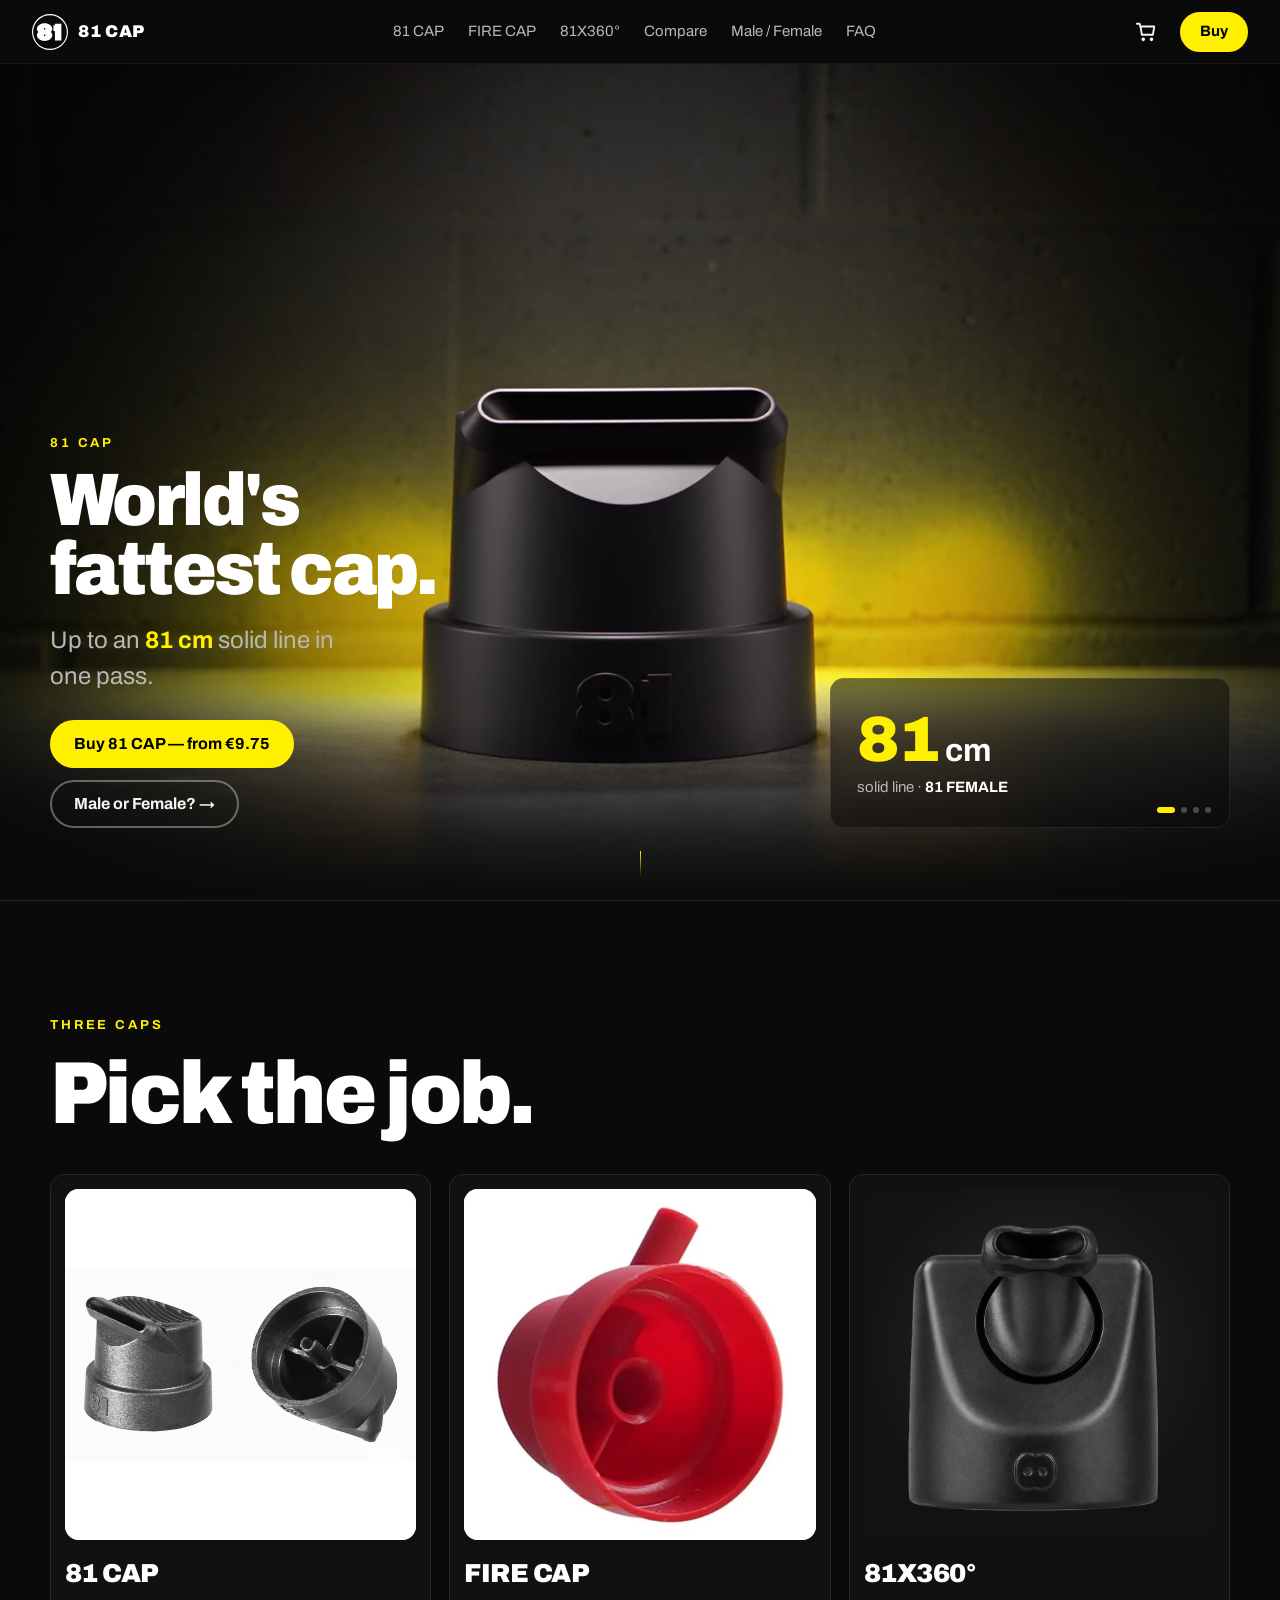
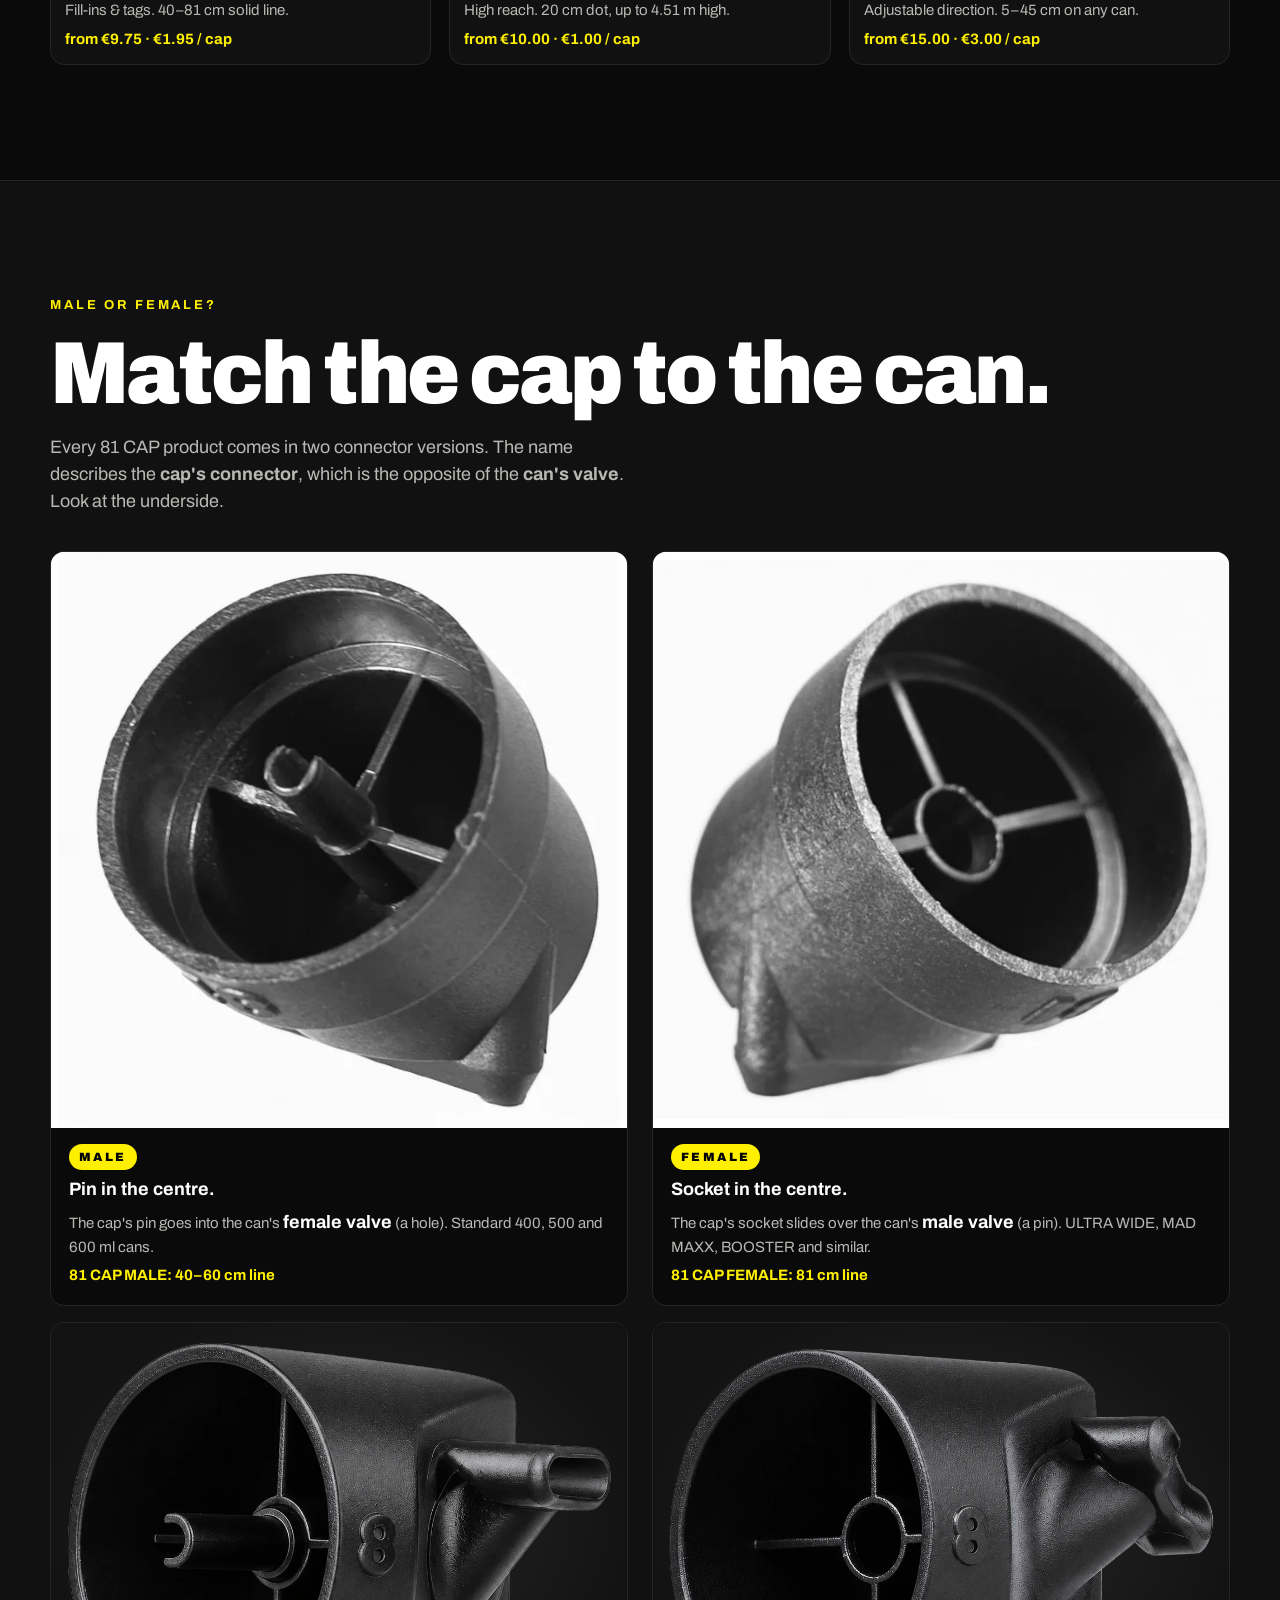
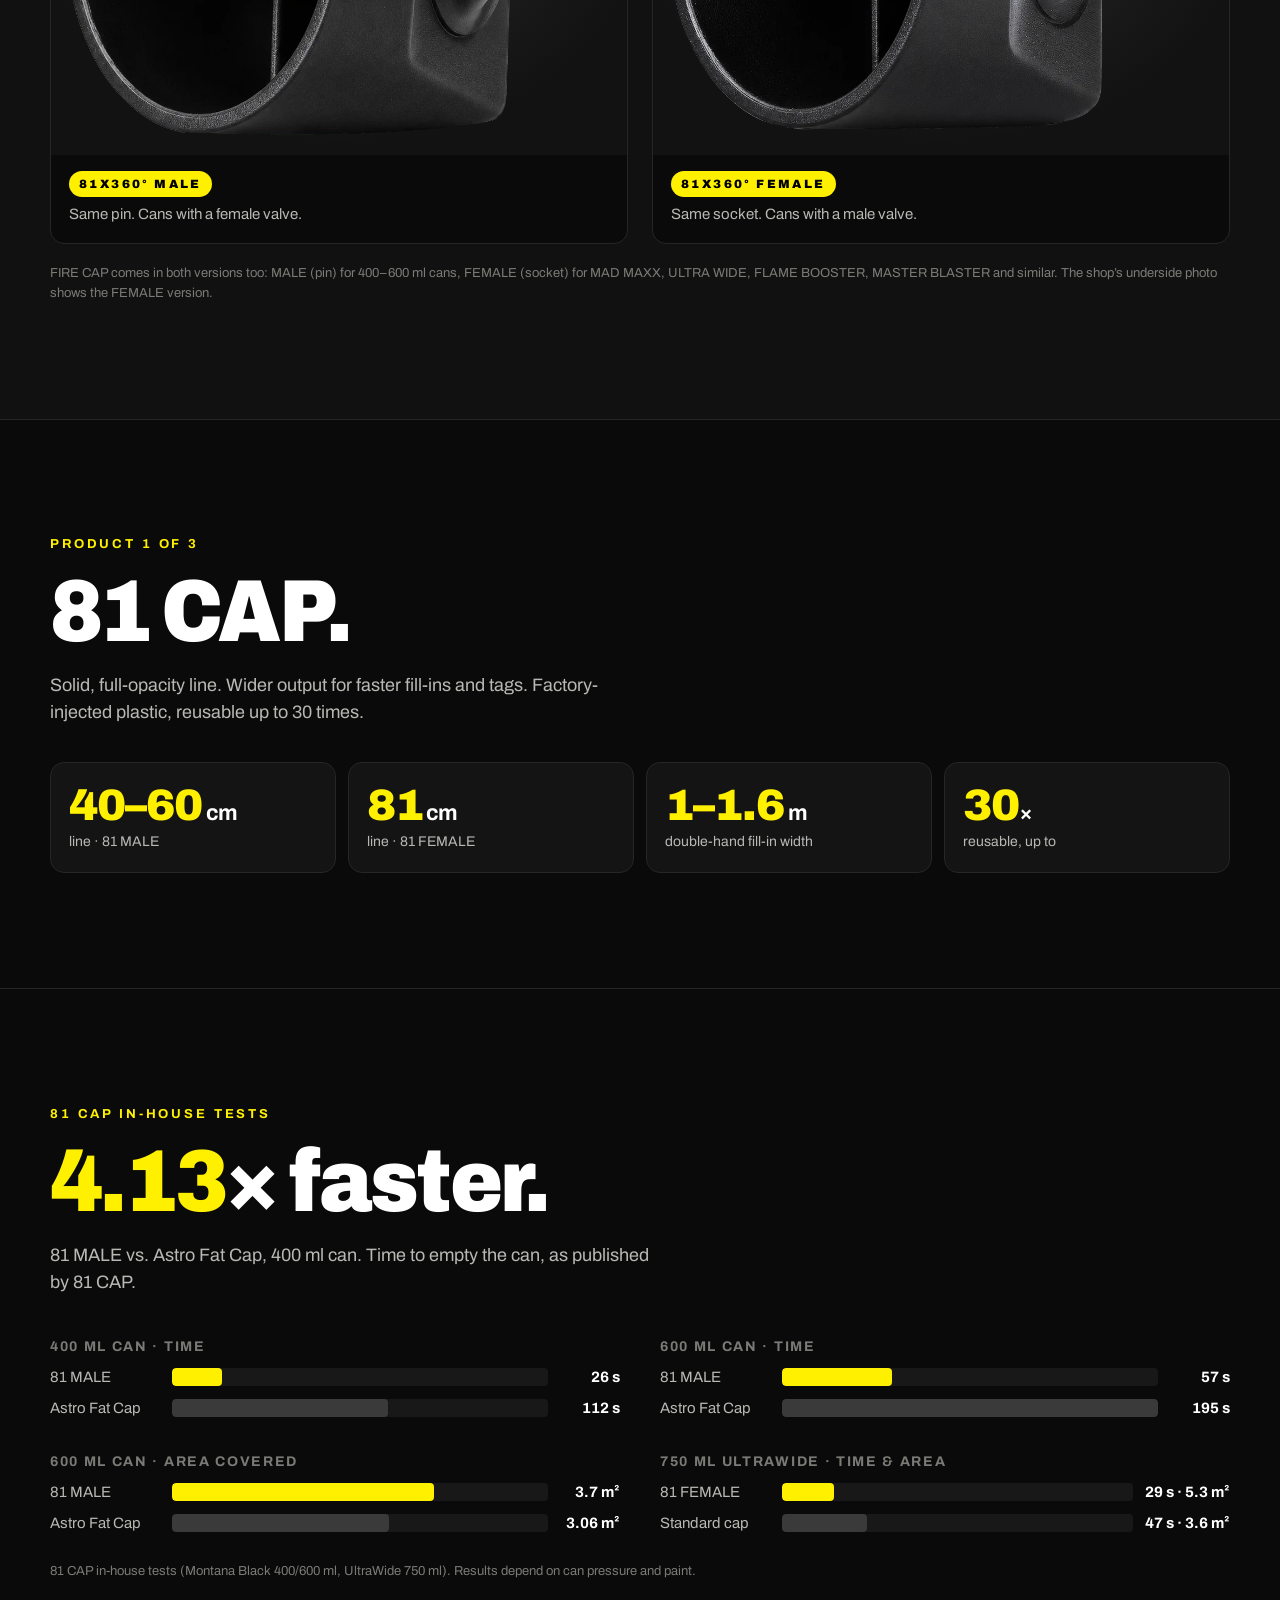
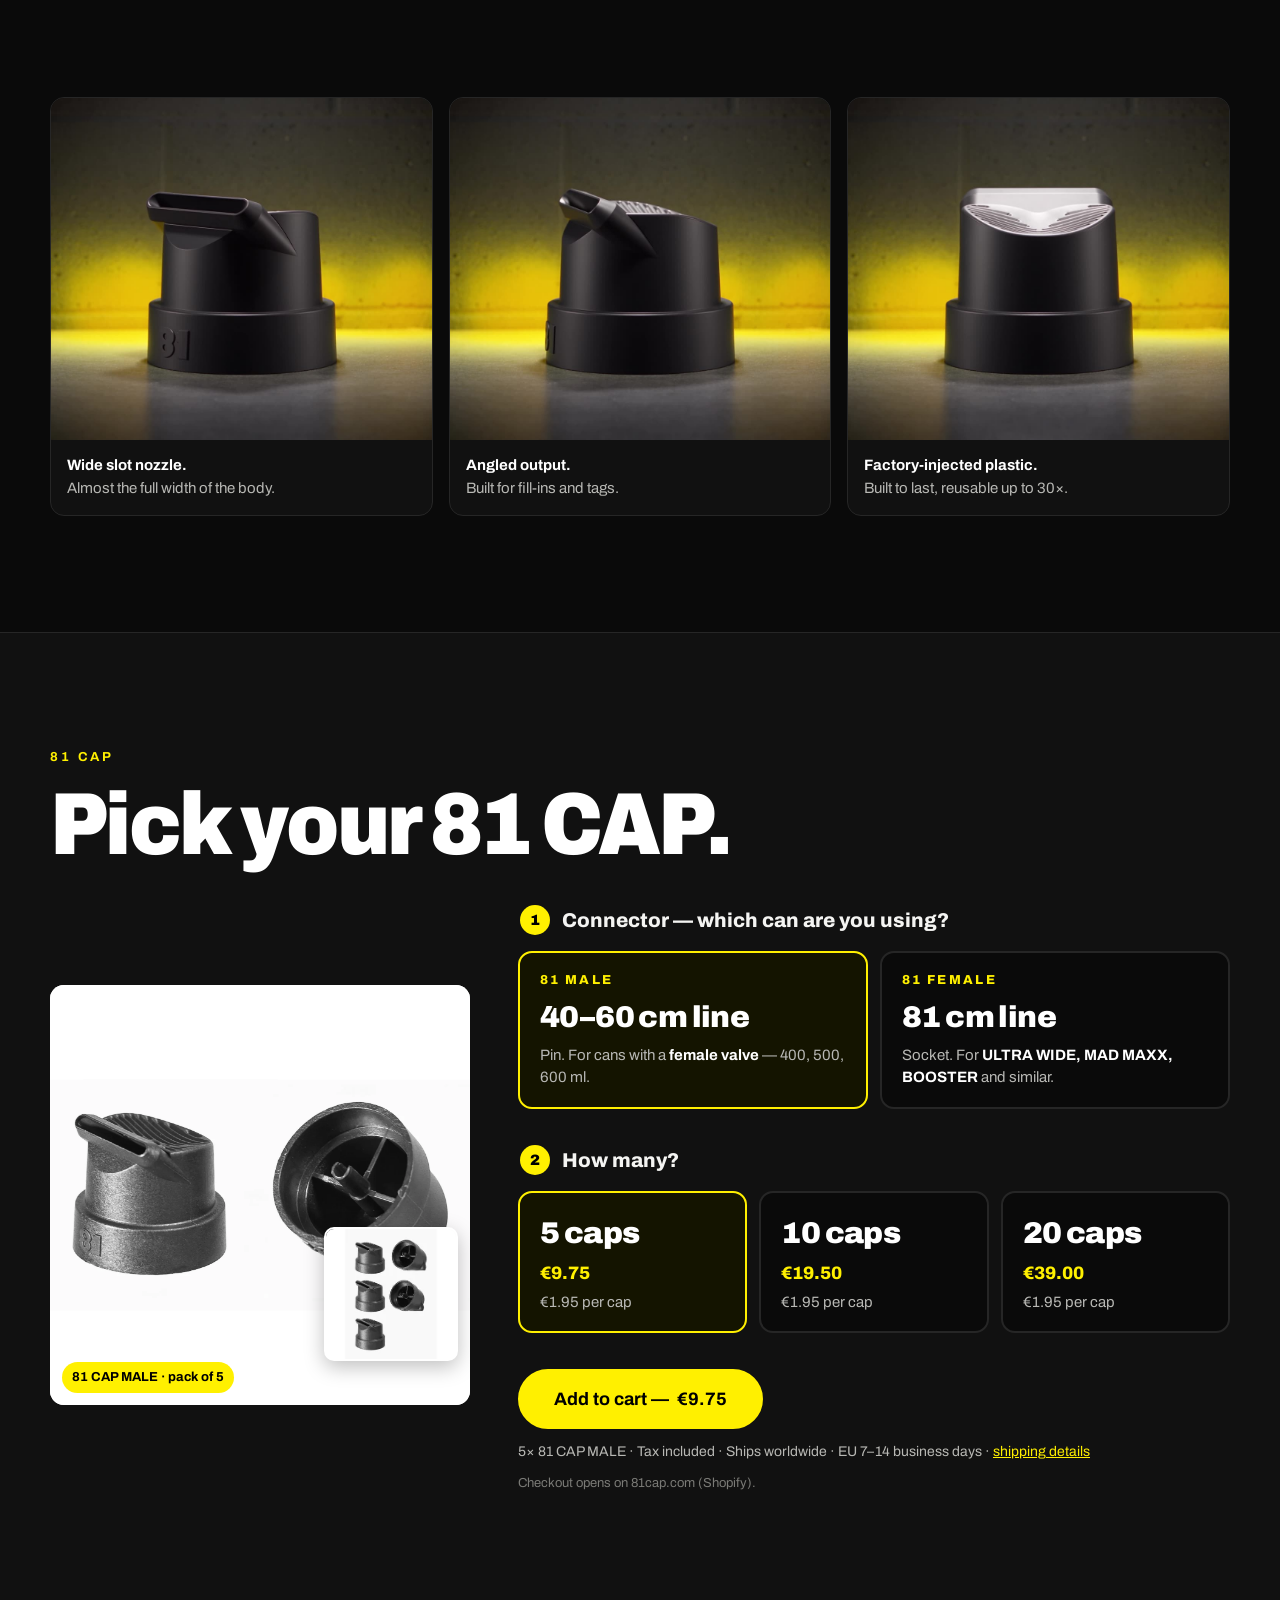
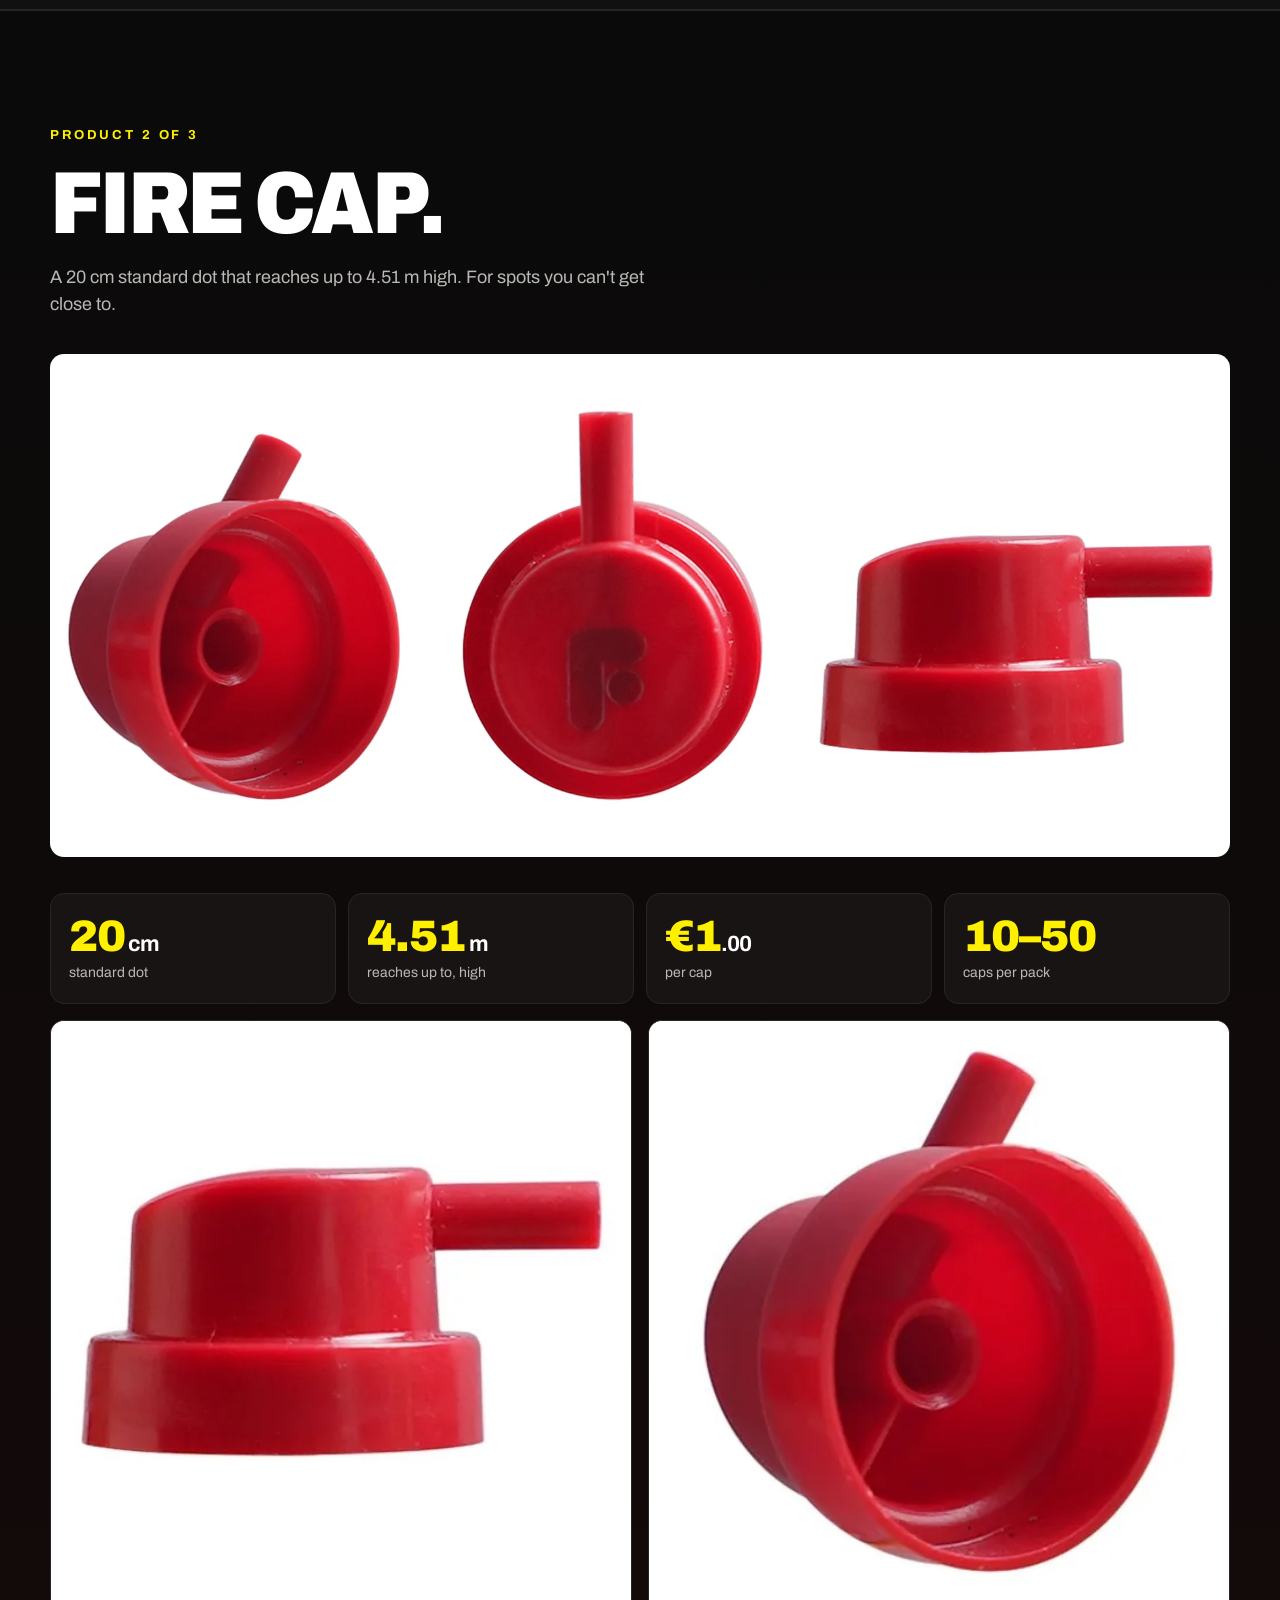
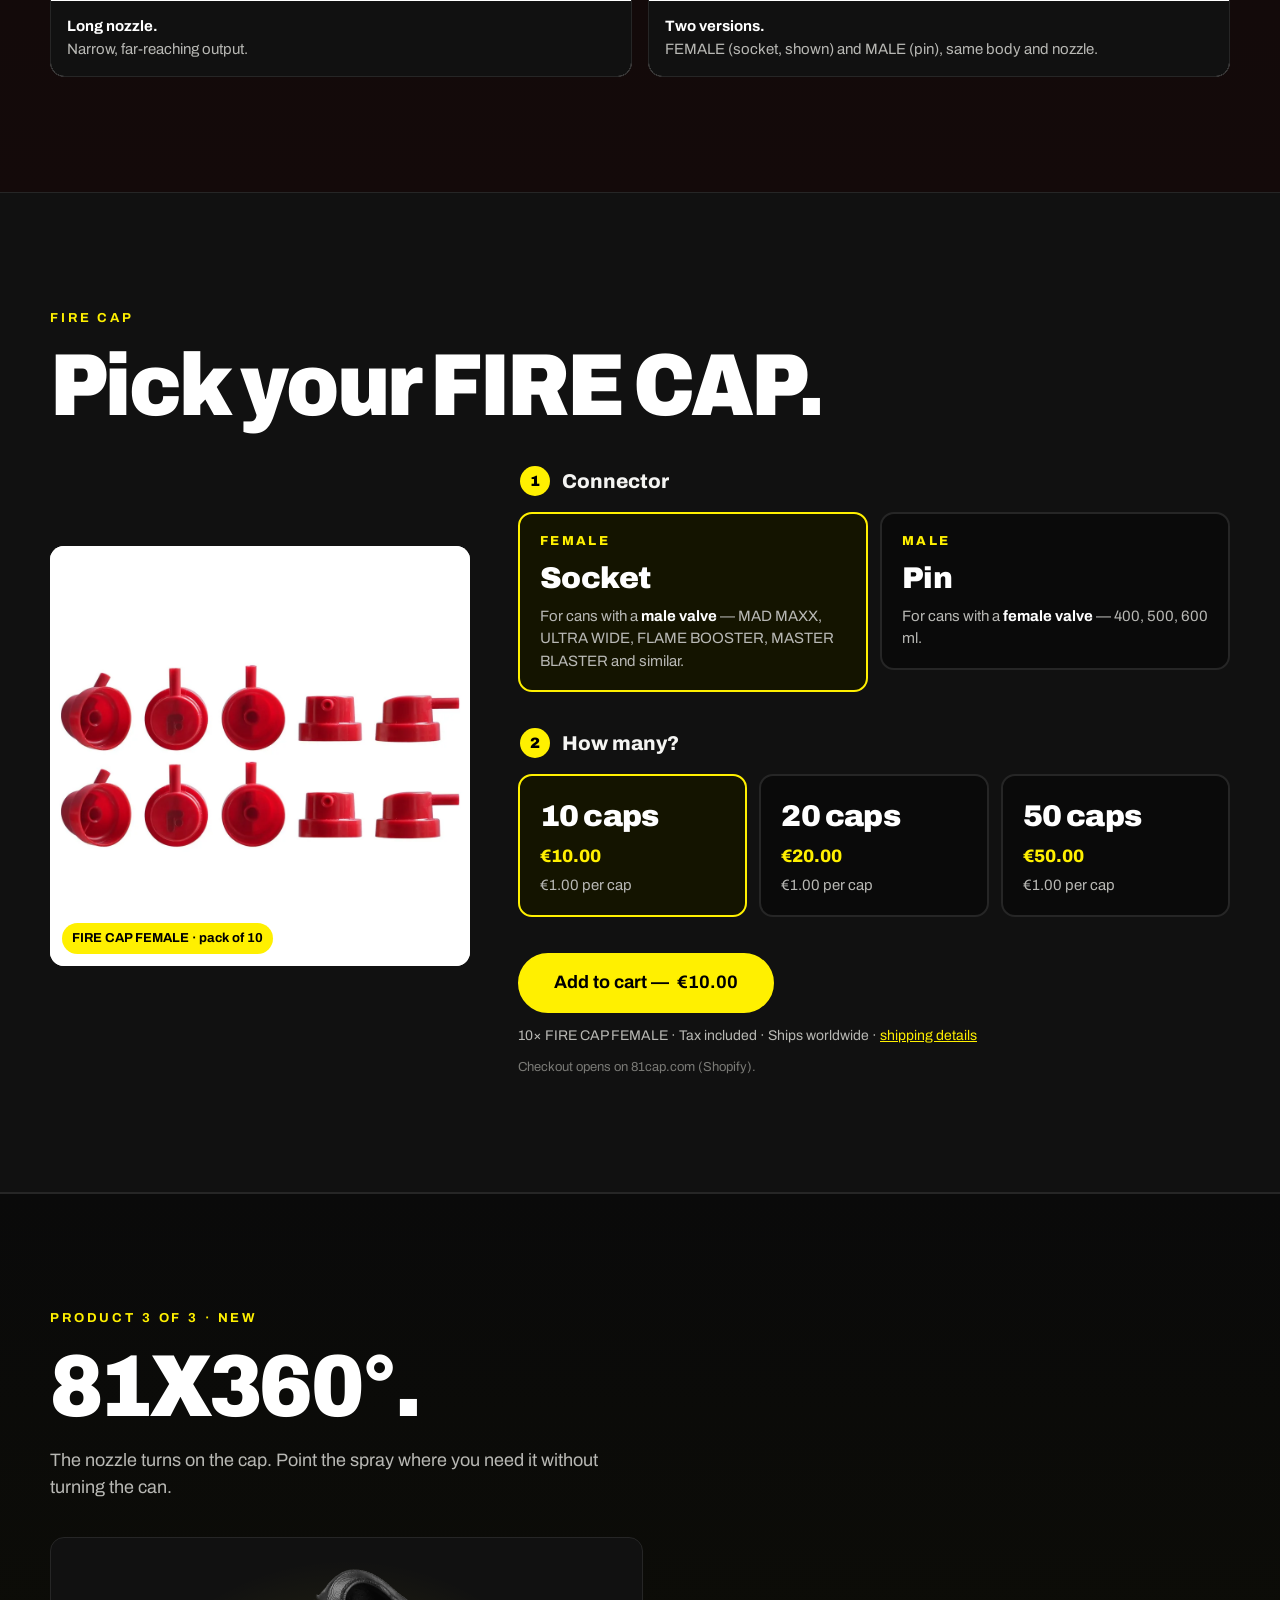
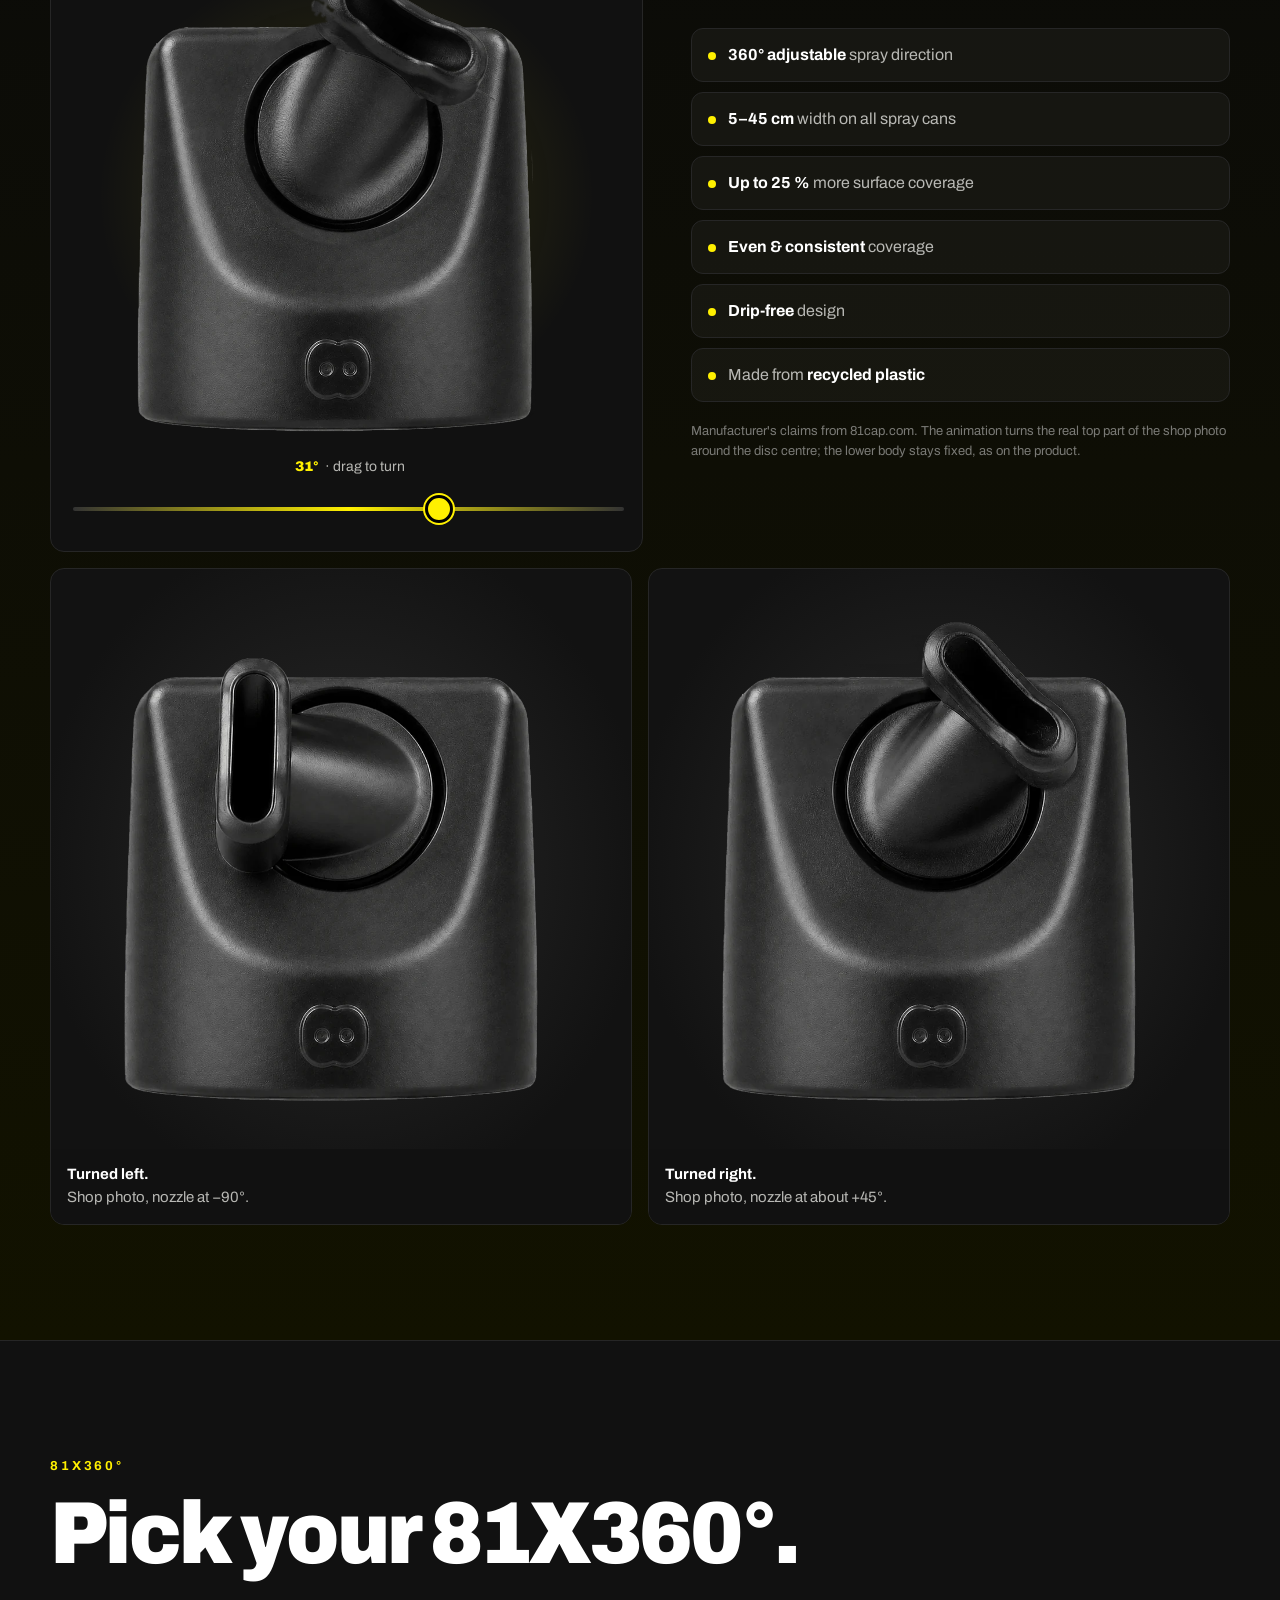
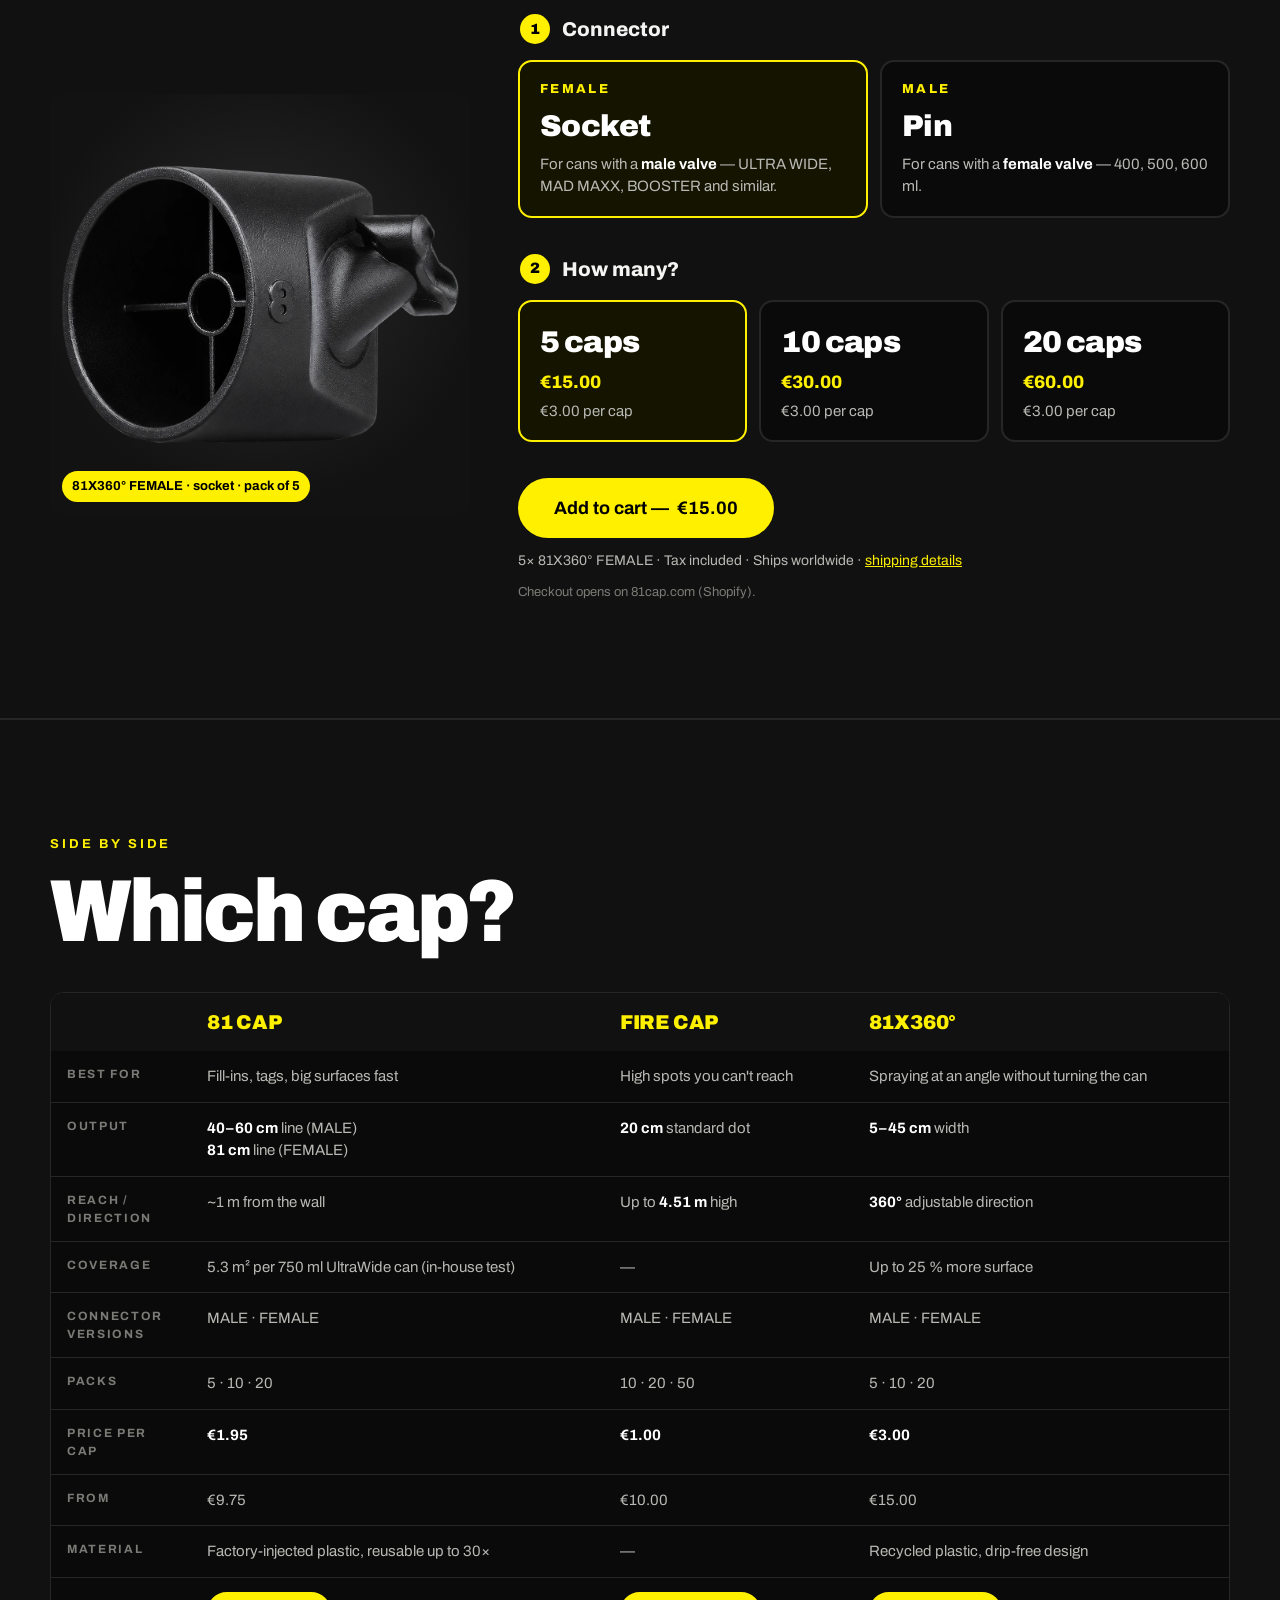
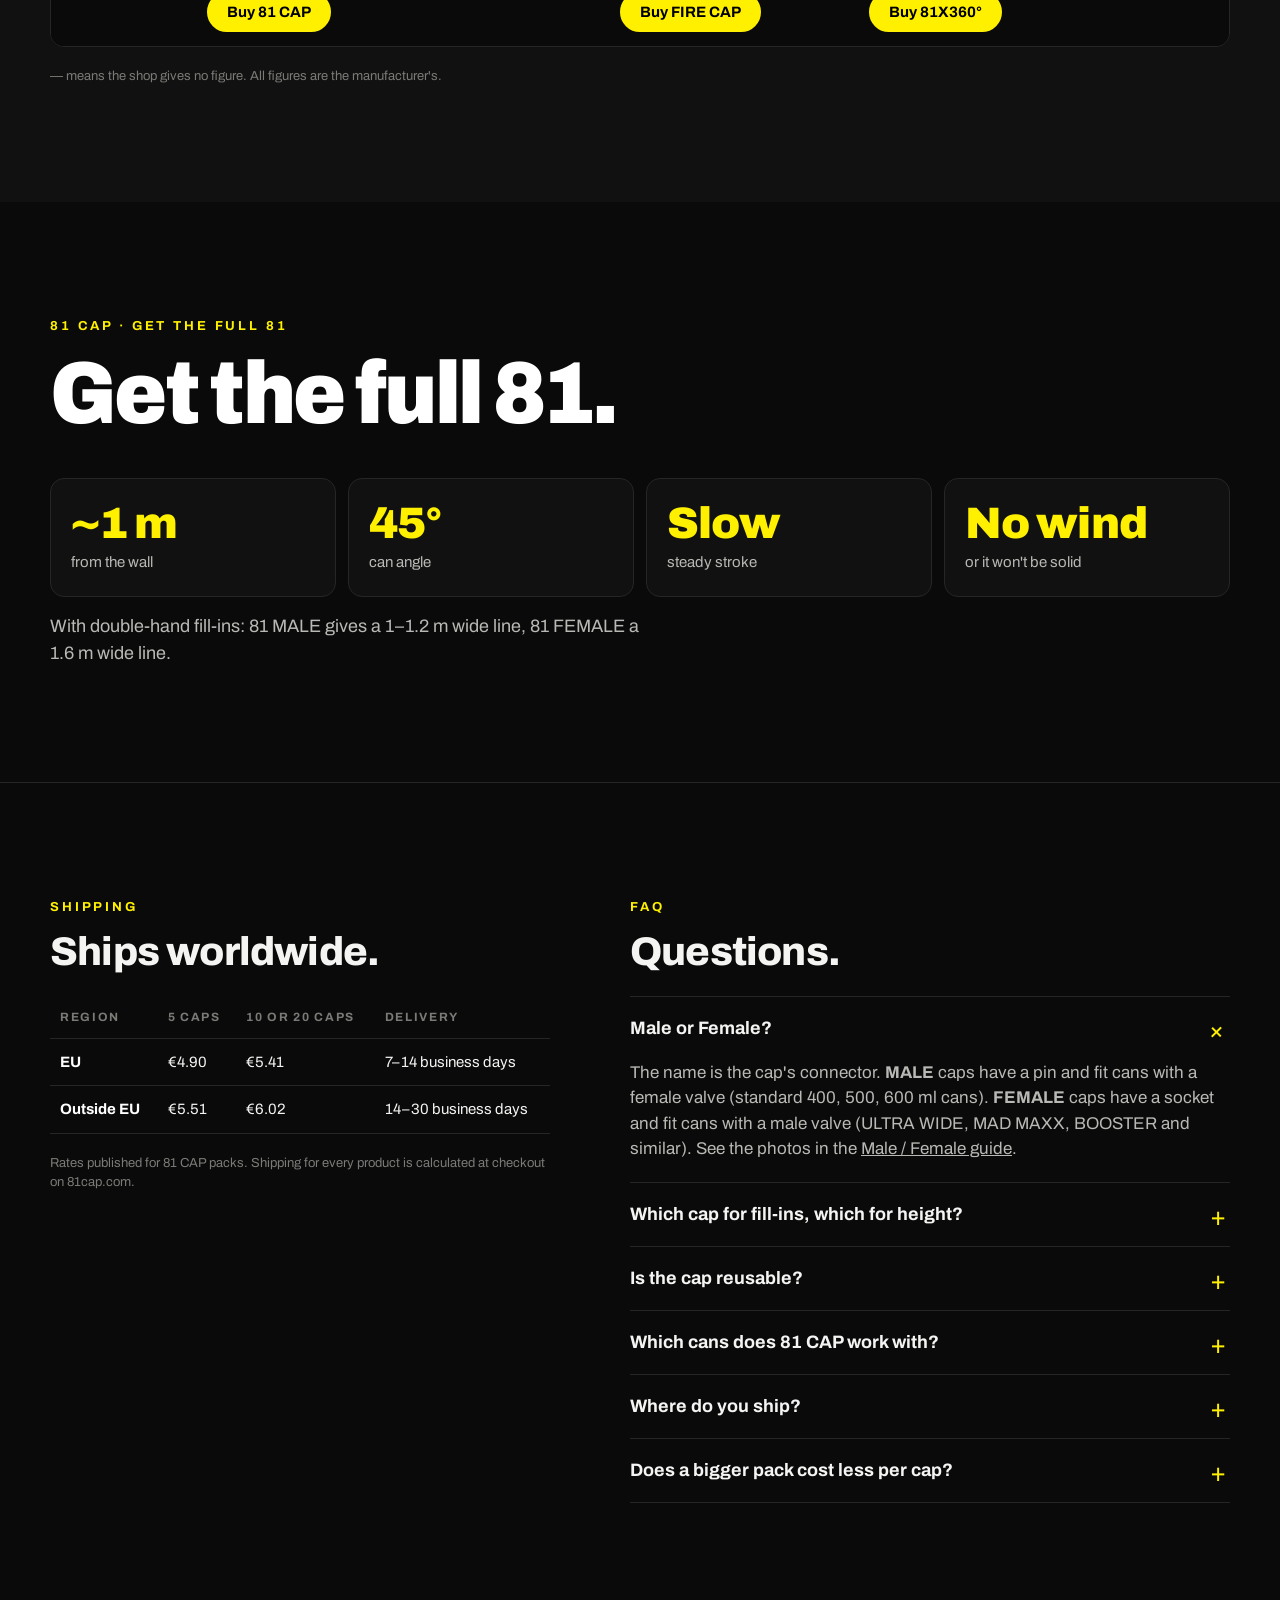
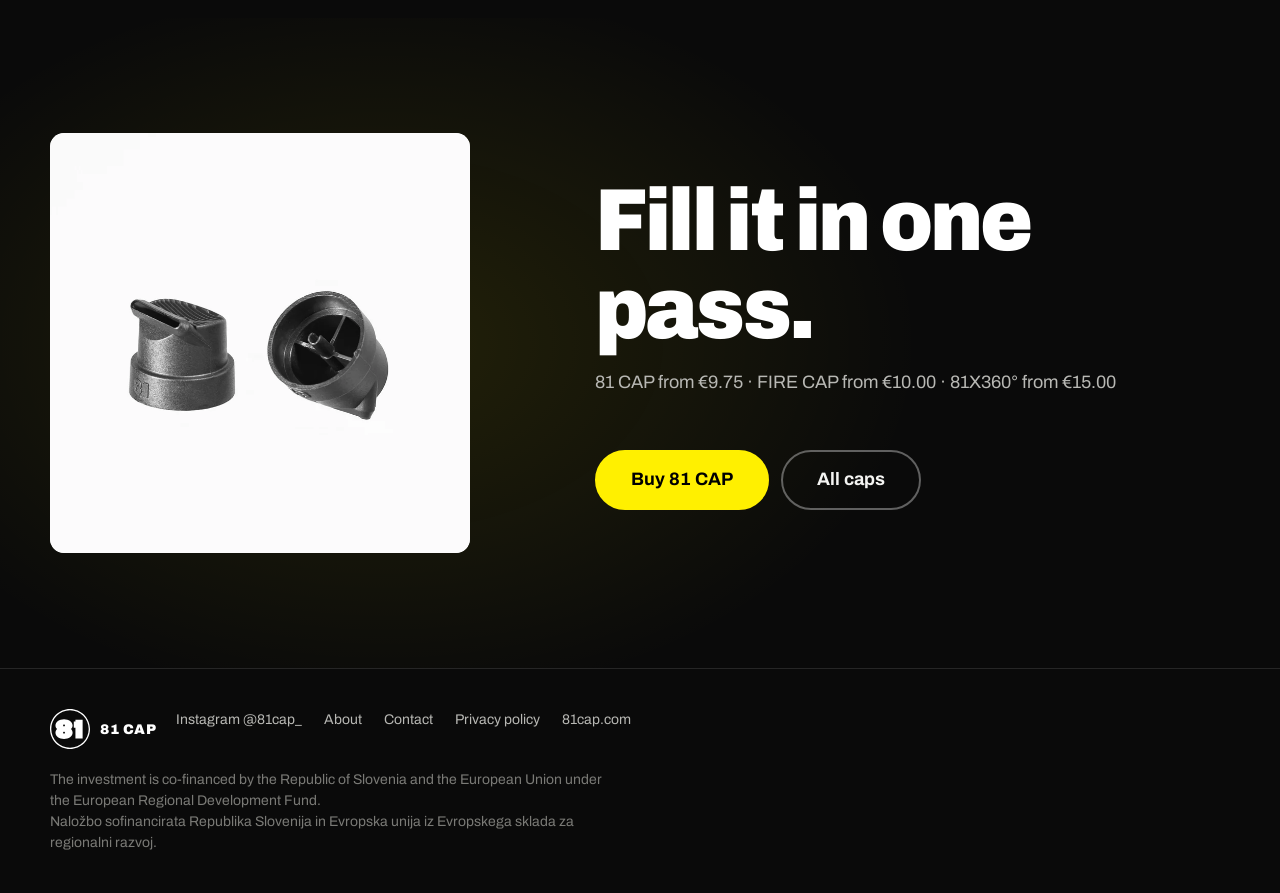
==== commit 9adc5519: "FIRE CAP: describe Male and Female versions symmetrically Co-Authored-By: Claude Fable 5.1 <noreply@" ====
--- a/index.html
+++ b/index.html
@@ -168,7 +168,7 @@
         <figcaption><span class="mf-tag">81X360° FEMALE</span><span>Same socket. Cans with a male valve.</span></figcaption>
       </figure>
     </div>
-    <p class="fineprint">FIRE CAP: the shop photographs the Female version (socket) and lists MAD MAXX, ULTRA WIDE, FLAME BOOSTER and MASTER BLASTER cans for it. There is no shop photo of the FIRE CAP Male underside yet.</p>
+    <p class="fineprint">FIRE CAP comes in both versions too: MALE (pin) for 400–600 ml cans, FEMALE (socket) for MAD MAXX, ULTRA WIDE, FLAME BOOSTER, MASTER BLASTER and similar. The shop’s underside photo shows the FEMALE version.</p>
   </div>
 </section>
 
@@ -309,7 +309,7 @@
 
     <div class="stills-grid stills-grid-2">
       <figure class="photo-light"><img src="media/products/firecap-side.webp" alt="FIRE CAP side profile: wide collar, domed body, long nozzle pointing sideways" width="600" height="600" loading="lazy"><figcaption><b>Long nozzle.</b> Narrow, far-reaching output.</figcaption></figure>
-      <figure class="photo-light"><img src="media/products/firecap-angled.webp" alt="FIRE CAP from below at an angle: the socket in the centre of the underside" width="600" height="600" loading="lazy"><figcaption><b>Female version shown.</b> Socket for cans with a male valve.</figcaption></figure>
+      <figure class="photo-light"><img src="media/products/firecap-angled.webp" alt="FIRE CAP from below at an angle: the socket in the centre of the underside" width="600" height="600" loading="lazy"><figcaption><b>Two versions.</b> FEMALE (socket, shown) and MALE (pin), same body and nozzle.</figcaption></figure>
     </div>
   </div>
 </section>
@@ -327,8 +327,8 @@
         <fieldset class="step">
           <legend><span class="step-n">1</span> Connector</legend>
           <div class="choices choices-type">
-            <label class="choice"><input type="radio" name="type" value="female" checked><span class="choice-body"><span class="choice-title">FEMALE</span><span class="choice-big">Socket</span><span class="choice-desc">For <b>MAD MAXX, ULTRA WIDE, FLAME BOOSTER, MASTER BLASTER</b> and similar.</span></span></label>
-            <label class="choice"><input type="radio" name="type" value="male"><span class="choice-body"><span class="choice-title">MALE</span><span class="choice-big">Pin</span><span class="choice-desc">For cans with a <b>female valve</b>. See the Male / Female guide.</span></span></label>
+            <label class="choice"><input type="radio" name="type" value="female" checked><span class="choice-body"><span class="choice-title">FEMALE</span><span class="choice-big">Socket</span><span class="choice-desc">For cans with a <b>male valve</b> — MAD MAXX, ULTRA WIDE, FLAME BOOSTER, MASTER BLASTER and similar.</span></span></label>
+            <label class="choice"><input type="radio" name="type" value="male"><span class="choice-body"><span class="choice-title">MALE</span><span class="choice-big">Pin</span><span class="choice-desc">For cans with a <b>female valve</b> — 400, 500, 600 ml.</span></span></label>
           </div>
         </fieldset>
         <fieldset class="step">
@@ -342,7 +342,7 @@
         <div class="buy-row">
           <a class="btn btn-primary btn-xl" data-role="add" href="https://www.81cap.com/cart/52896573292876:1">Add to cart — <span data-role="price">€10.00</span></a>
           <p class="buy-meta"><span data-role="summary">10× FIRE CAP FEMALE</span> · Tax included · Ships worldwide · <a href="#shipping">shipping details</a></p>
-          <p class="buy-note">Pack photo is the shop's photo of the pack; both connector versions look the same from above. Checkout opens on 81cap.com.</p>
+          <p class="buy-note">Checkout opens on 81cap.com (Shopify).</p>
         </div>
       </form>
     </div>
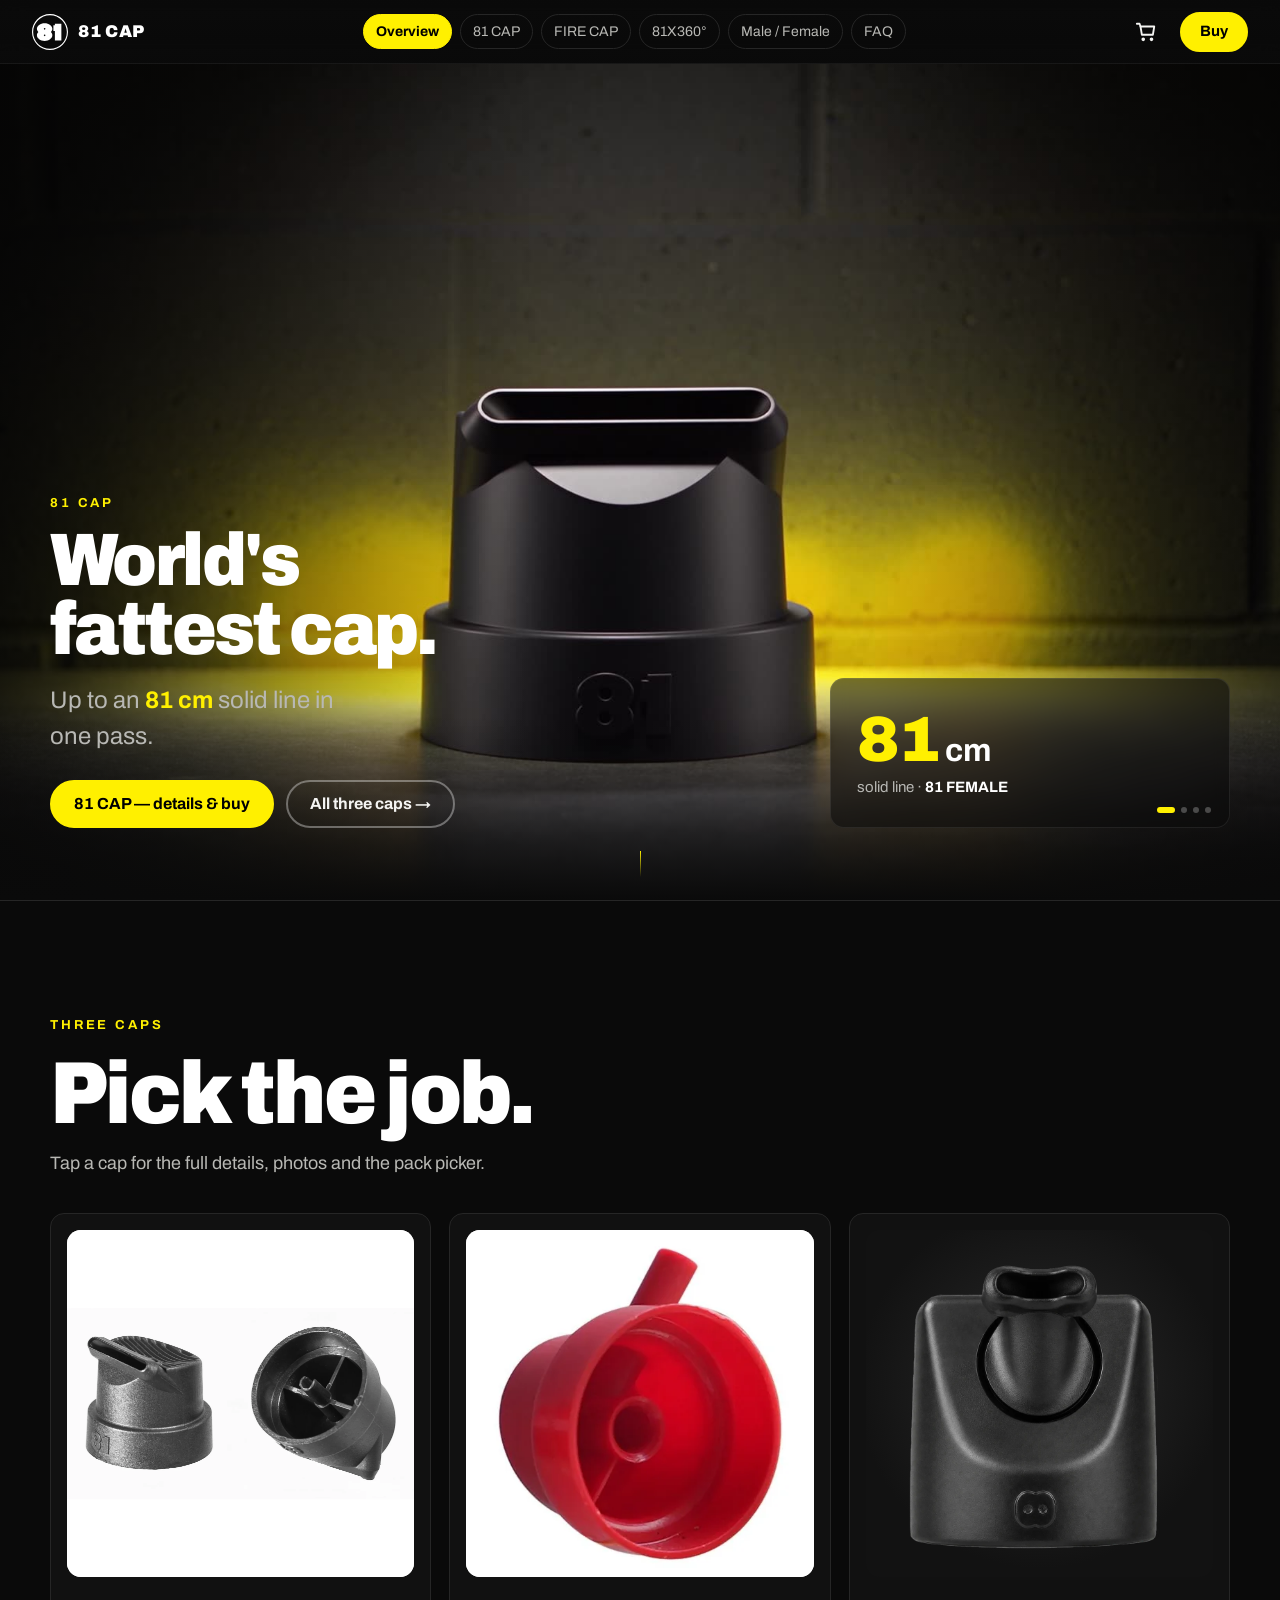
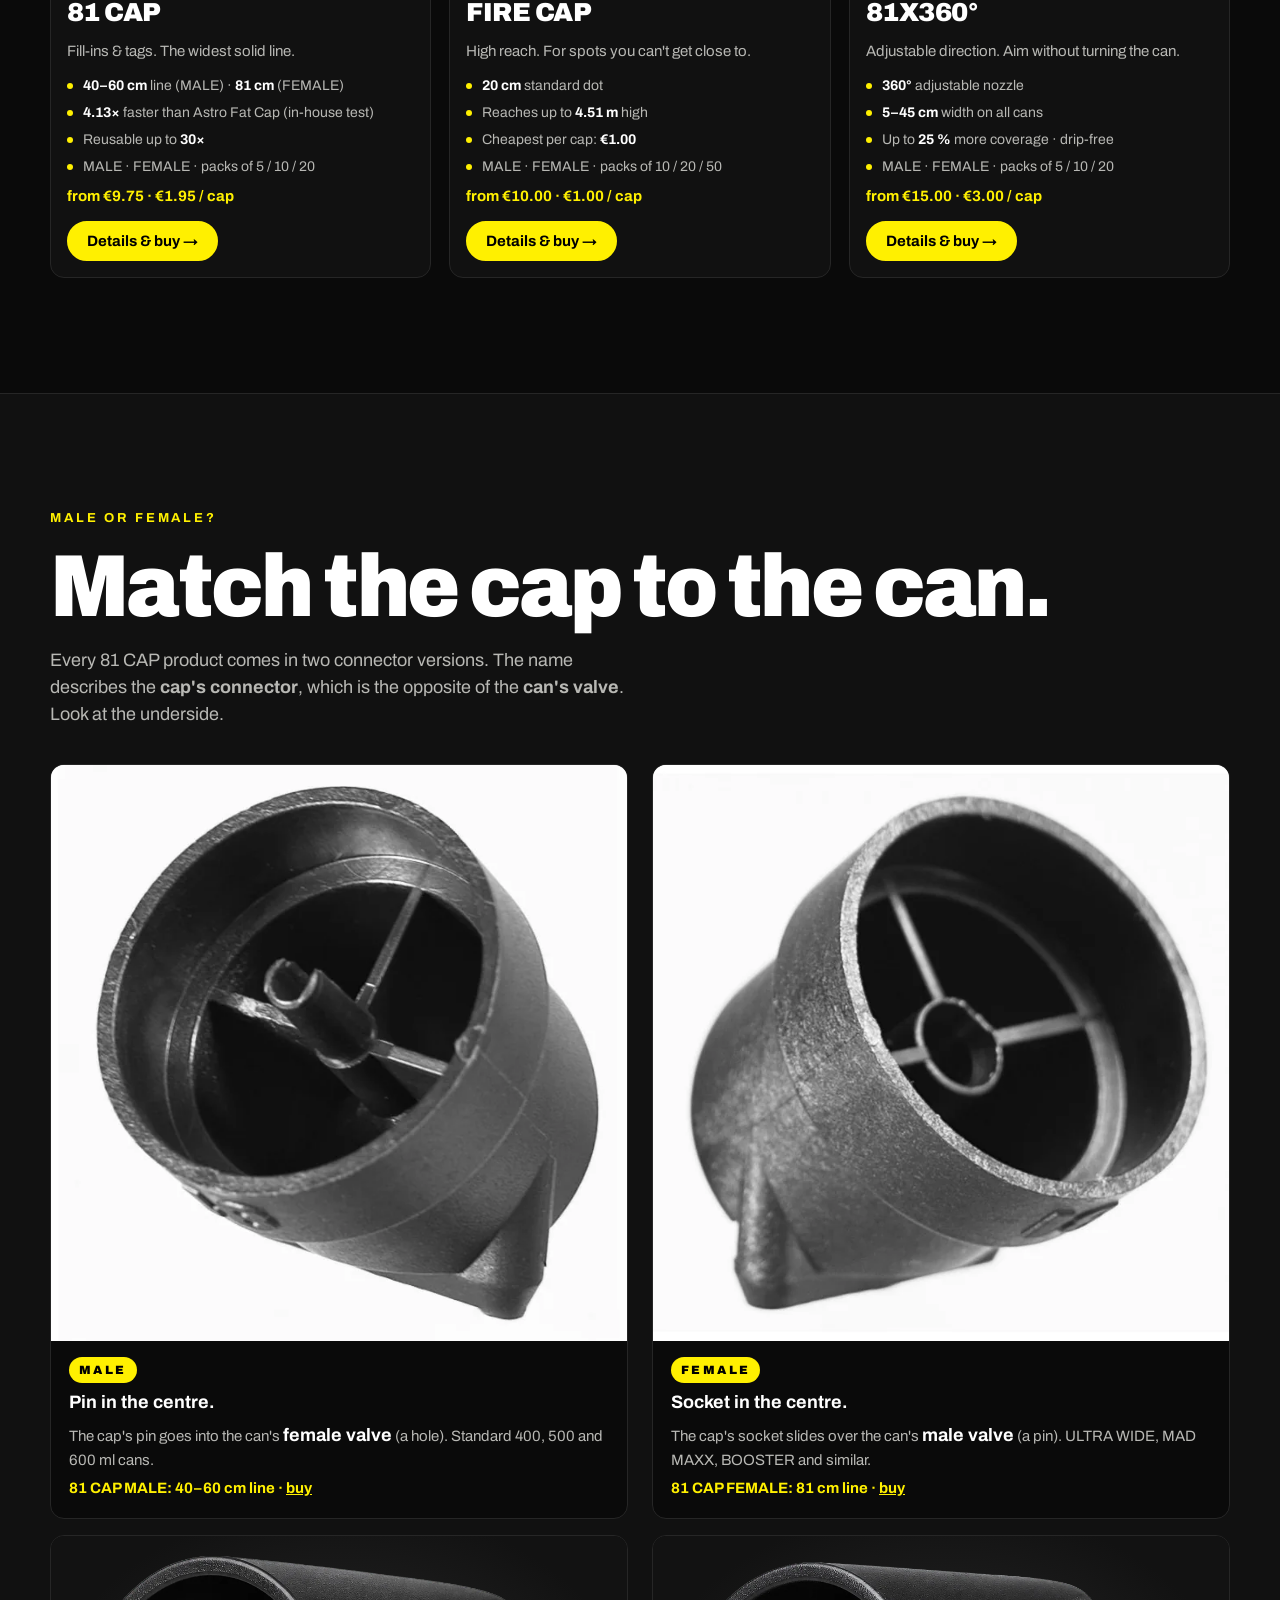
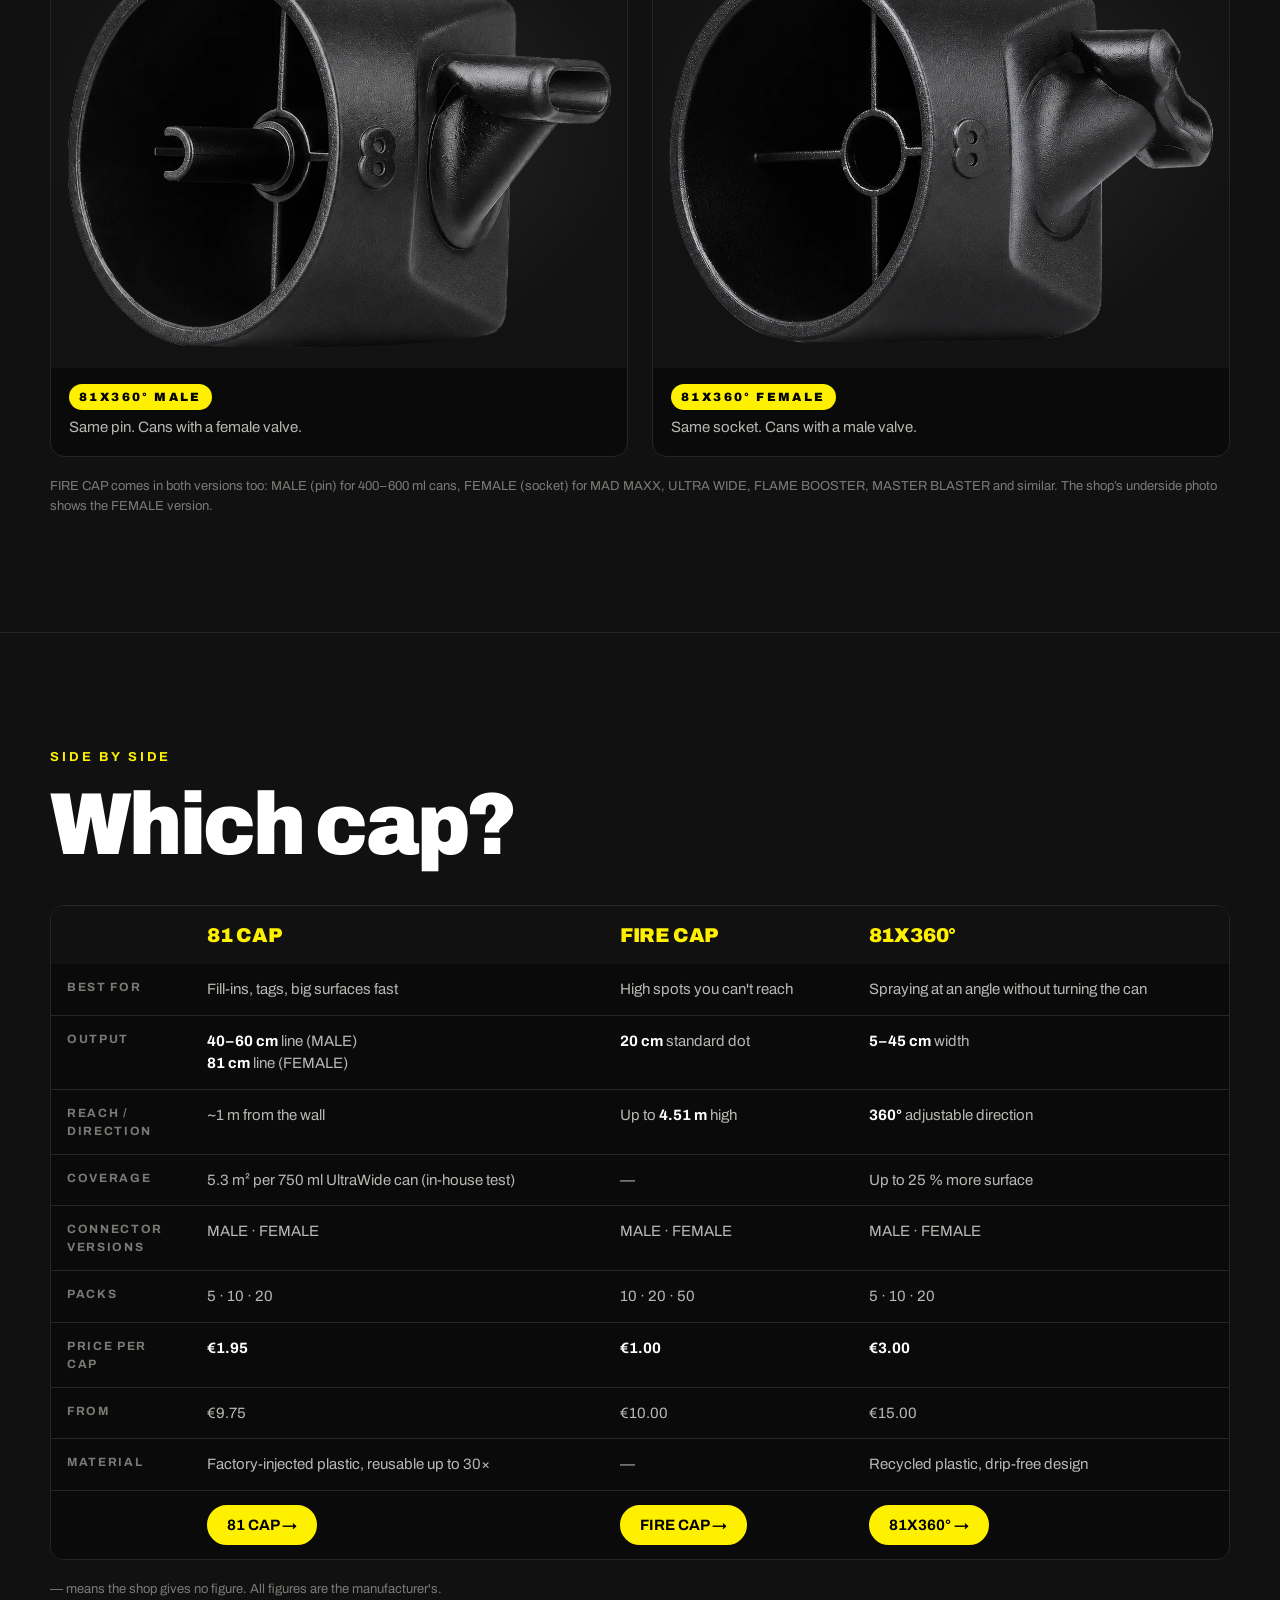
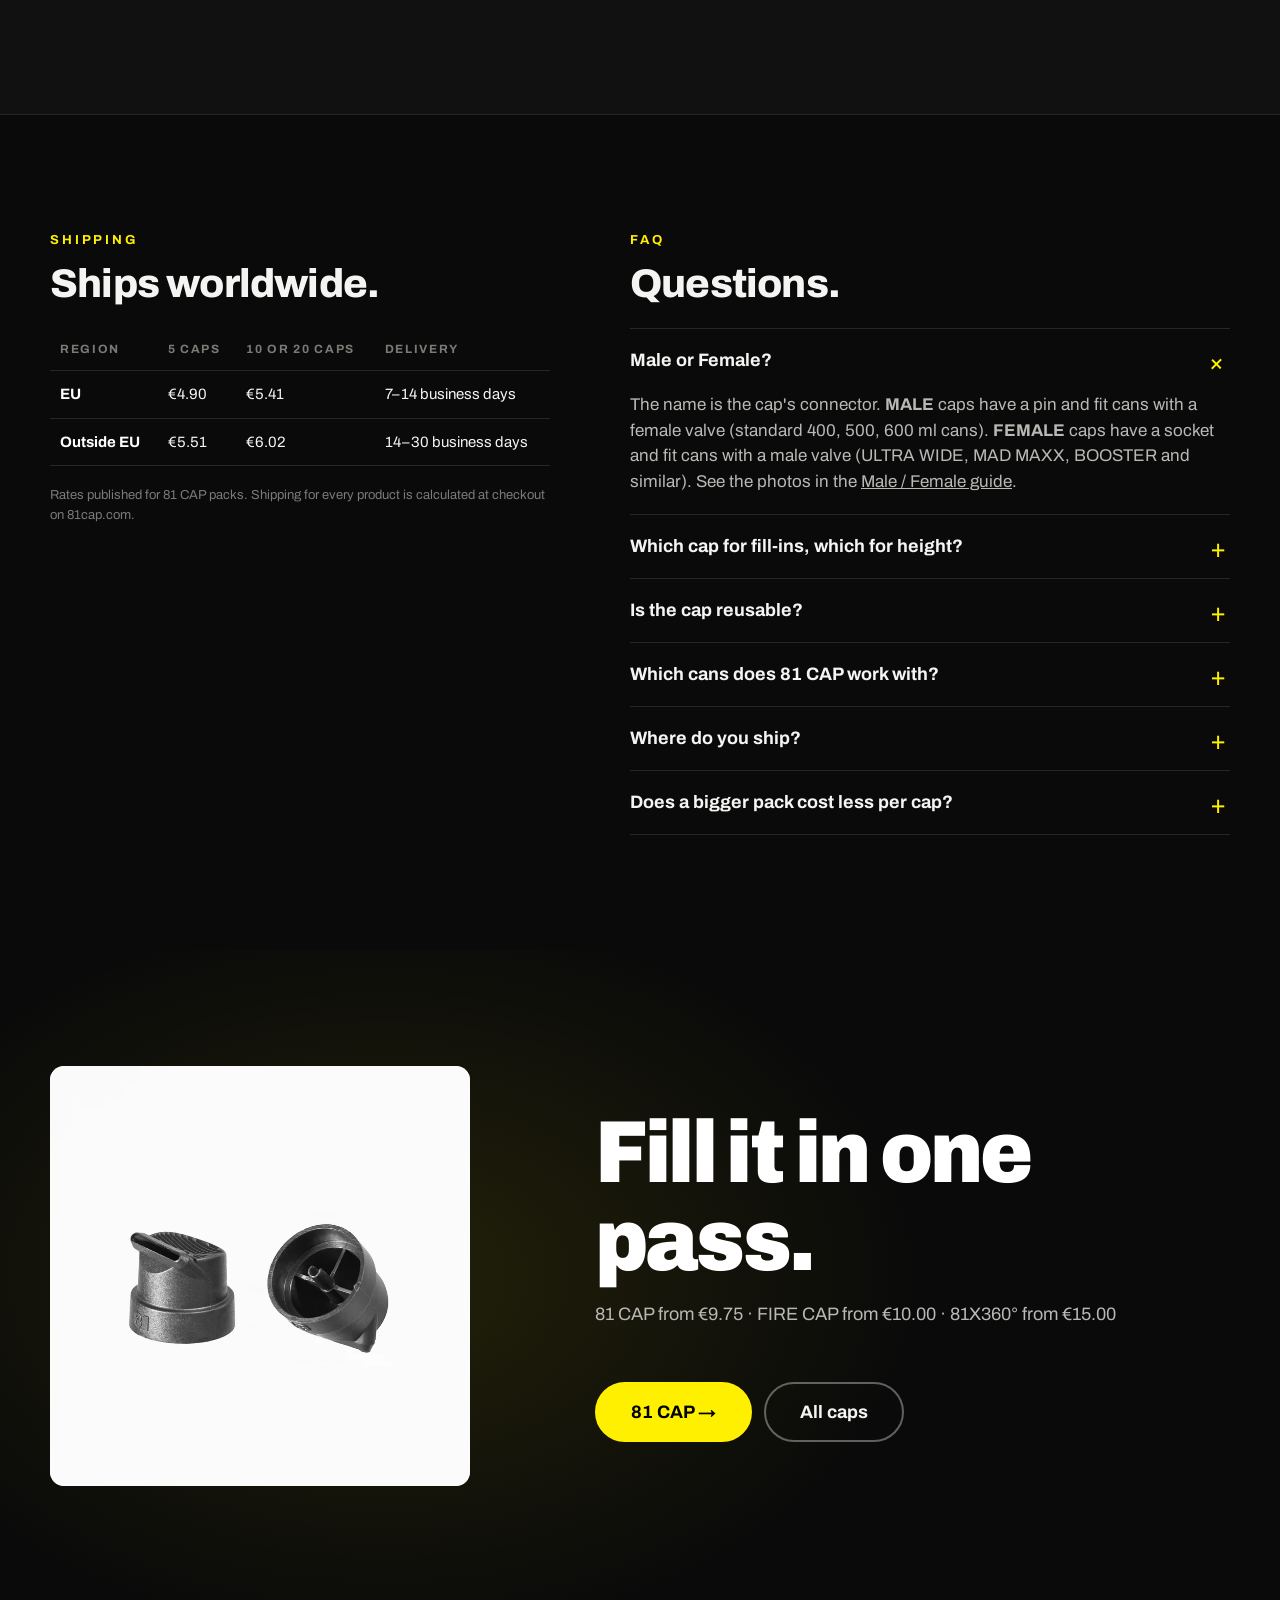
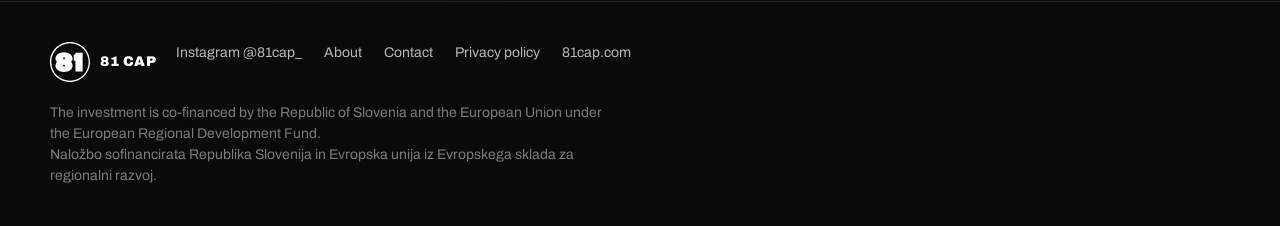
==== commit 6a0a9289: "v3: overview page plus one page per cap with sticky add-to-cart Co-Authored-By: Claude Fable 5.1 <no" ====
--- a/index.html
+++ b/index.html
@@ -3,11 +3,11 @@
 <head>
 <meta charset="utf-8">
 <meta name="viewport" content="width=device-width, initial-scale=1, viewport-fit=cover">
-<title>81 CAP — World's fattest cap</title>
+<title>81 CAP — World’s fattest cap</title>
 <meta name="description" content="81 CAP, FIRE CAP and 81X360°: spray caps for fast fill-ins, high reach and adjustable spray direction. Male and Female connectors for every can. From €9.75.">
 <meta name="theme-color" content="#0a0a0a">
-<meta property="og:title" content="81 CAP — World's fattest cap">
-<meta property="og:description" content="81 CAP · FIRE CAP · 81X360°. Up to an 81 cm solid line in one pass. From €9.75.">
+<meta property="og:title" content="81 CAP — World’s fattest cap">
+<meta property="og:description" content="81 CAP, FIRE CAP and 81X360°: spray caps for fast fill-ins, high reach and adjustable spray direction. Male and Female connectors for every can. From €9.75.">
 <meta property="og:image" content="media/81cap-hero-poster.jpg">
 <meta property="og:type" content="product">
 <link rel="icon" href="media/81-logo.svg" type="image/svg+xml">
@@ -15,37 +15,35 @@
 <link rel="preconnect" href="https://fonts.gstatic.com" crossorigin>
 <link href="https://fonts.googleapis.com/css2?family=Archivo:wdth,wght@75..125,400..900&display=swap" rel="stylesheet">
 <link rel="preload" as="image" href="media/81cap-hero-first.jpg">
-<link rel="stylesheet" href="styles.css">
+<link rel="stylesheet" href="styles.css?v=3">
 </head>
 <body>
 
-<a class="skip" href="#products">Skip to products</a>
-
-<!-- ============ HEADER ============ -->
+<a class="skip" href="#main">Skip to content</a>
+
 <header class="site-header" id="top">
-  <a class="brand" href="#top" aria-label="81 CAP home">
+  <a class="brand" href="index.html" aria-label="81 CAP home">
     <img src="media/81-logo-white.svg" alt="" width="36" height="36">
     <span>81 CAP</span>
   </a>
-  <nav class="site-nav" aria-label="Page">
-    <a href="#p-81cap">81 CAP</a>
-    <a href="#p-firecap">FIRE CAP</a>
-    <a href="#p-x360">81X360°</a>
-    <a href="#compare">Compare</a>
-    <a href="#connector">Male / Female</a>
-    <a href="#faq">FAQ</a>
-  </nav>
   <div class="header-actions">
     <a class="cart-link" href="https://www.81cap.com/cart" aria-label="Cart on 81cap.com">
       <svg width="22" height="22" viewBox="0 0 24 24" fill="none" stroke="currentColor" stroke-width="2" stroke-linecap="round" stroke-linejoin="round" aria-hidden="true"><path d="M6 6h15l-1.5 9h-12z"/><path d="M6 6L5 3H2"/><circle cx="9" cy="20" r="1"/><circle cx="18" cy="20" r="1"/></svg>
     </a>
     <a class="btn btn-primary btn-sm" href="#products">Buy</a>
   </div>
+  <nav class="site-nav" aria-label="Site">
+    <a href="index.html" class="is-active">Overview</a>
+    <a href="81cap.html">81 CAP</a>
+    <a href="firecap.html">FIRE CAP</a>
+    <a href="x360.html">81X360°</a>
+    <a href="index.html#connector">Male / Female</a>
+    <a href="index.html#faq">FAQ</a>
+  </nav>
 </header>
 
-<main>
-
-<!-- ============ 1. HERO (81 CAP video) ============ -->
+<main id="main">
+
 <section class="hero" id="hero">
   <div class="hero-media" aria-hidden="true">
     <video id="heroVideo"
@@ -67,8 +65,8 @@
       <h1 class="reveal" data-reveal="1">World's<br>fattest cap.</h1>
       <p class="lede reveal" data-reveal="2">Up to an <strong>81 cm</strong> solid line in one pass.</p>
       <div class="hero-cta reveal" data-reveal="3">
-        <a class="btn btn-primary" href="#buy-81cap">Buy 81 CAP — from €9.75</a>
-        <a class="btn btn-ghost" href="#connector">Male or Female? →</a>
+        <a class="btn btn-primary" href="81cap.html">81 CAP — details &amp; buy</a>
+        <a class="btn btn-ghost" href="#products">All three caps →</a>
       </div>
     </div>
 
@@ -98,35 +96,55 @@
   <a class="scroll-hint" href="#products" aria-label="Scroll to products"><span></span></a>
 </section>
 
-<!-- ============ 2. PRODUCT FAMILY ============ -->
 <section class="section family" id="products">
   <div class="wrap">
     <p class="eyebrow">Three caps</p>
     <h2 class="display">Pick the job.</h2>
-    <div class="family-grid">
-      <a class="family-card" href="#p-81cap">
+    <p class="sub">Tap a cap for the full details, photos and the pack picker.</p>
+    <div class="family-grid family-grid-rich">
+      <a class="family-card" href="81cap.html">
         <span class="family-photo photo-light"><img src="media/products/81cap-male.webp" alt="81 CAP, two caps: one standing, one showing the underside" width="600" height="600" loading="lazy"></span>
         <span class="family-name">81 CAP</span>
-        <span class="family-what">Fill-ins &amp; tags. 40–81 cm solid line.</span>
+        <span class="family-what">Fill-ins &amp; tags. The widest solid line.</span>
+        <ul class="family-specs">
+          <li><b>40–60 cm</b> line (MALE) · <b>81 cm</b> (FEMALE)</li>
+          <li><b>4.13×</b> faster than Astro Fat Cap (in-house test)</li>
+          <li>Reusable up to <b>30×</b></li>
+          <li>MALE · FEMALE · packs of 5 / 10 / 20</li>
+        </ul>
         <span class="family-price">from €9.75 · €1.95 / cap</span>
+        <span class="btn btn-primary btn-sm family-btn">Details &amp; buy →</span>
       </a>
-      <a class="family-card" href="#p-firecap">
+      <a class="family-card" href="firecap.html">
         <span class="family-photo photo-light"><img src="media/products/firecap-angled.webp" alt="FIRE CAP, red cap with a long thin nozzle" width="600" height="600" loading="lazy"></span>
         <span class="family-name">FIRE CAP</span>
-        <span class="family-what">High reach. 20 cm dot, up to 4.51 m high.</span>
+        <span class="family-what">High reach. For spots you can't get close to.</span>
+        <ul class="family-specs">
+          <li><b>20 cm</b> standard dot</li>
+          <li>Reaches up to <b>4.51 m</b> high</li>
+          <li>Cheapest per cap: <b>€1.00</b></li>
+          <li>MALE · FEMALE · packs of 10 / 20 / 50</li>
+        </ul>
         <span class="family-price">from €10.00 · €1.00 / cap</span>
+        <span class="btn btn-primary btn-sm family-btn">Details &amp; buy →</span>
       </a>
-      <a class="family-card" href="#p-x360">
+      <a class="family-card" href="x360.html">
         <span class="family-photo photo-dark"><img src="media/products/x360-frame-up.webp" alt="81X360°, black cap with an adjustable nozzle" width="600" height="600" loading="lazy"></span>
         <span class="family-name">81X360°</span>
-        <span class="family-what">Adjustable direction. 5–45 cm on any can.</span>
+        <span class="family-what">Adjustable direction. Aim without turning the can.</span>
+        <ul class="family-specs">
+          <li><b>360°</b> adjustable nozzle</li>
+          <li><b>5–45 cm</b> width on all cans</li>
+          <li>Up to <b>25 %</b> more coverage · drip-free</li>
+          <li>MALE · FEMALE · packs of 5 / 10 / 20</li>
+        </ul>
         <span class="family-price">from €15.00 · €3.00 / cap</span>
+        <span class="btn btn-primary btn-sm family-btn">Details &amp; buy →</span>
       </a>
     </div>
   </div>
 </section>
 
-<!-- ============ 3. MALE / FEMALE GUIDE ============ -->
 <section class="section connector" id="connector">
   <div class="wrap">
     <p class="eyebrow">Male or Female?</p>
@@ -142,7 +160,7 @@
           <span class="mf-tag">MALE</span>
           <b>Pin in the centre.</b>
           <span>The cap's pin goes into the can's <b>female valve</b> (a hole). Standard 400, 500 and 600 ml cans.</span>
-          <span class="mf-line">81 CAP MALE: 40–60 cm line</span>
+          <span class="mf-line">81 CAP MALE: 40–60 cm line · <a href="81cap.html">buy</a></span>
         </figcaption>
       </figure>
       <figure class="mf-card">
@@ -153,7 +171,7 @@
           <span class="mf-tag">FEMALE</span>
           <b>Socket in the centre.</b>
           <span>The cap's socket slides over the can's <b>male valve</b> (a pin). ULTRA WIDE, MAD MAXX, BOOSTER and similar.</span>
-          <span class="mf-line">81 CAP FEMALE: 81 cm line</span>
+          <span class="mf-line">81 CAP FEMALE: 81 cm line · <a href="81cap.html">buy</a></span>
         </figcaption>
       </figure>
     </div>
@@ -172,257 +190,6 @@
   </div>
 </section>
 
-<!-- ============ 4. 81 CAP ============ -->
-<section class="section product" id="p-81cap">
-  <div class="wrap">
-    <p class="eyebrow">Product 1 of 3</p>
-    <h2 class="display">81 CAP.</h2>
-    <p class="sub">Solid, full-opacity line. Wider output for faster fill-ins and tags. Factory-injected plastic, reusable up to 30 times.</p>
-
-    <div class="specs">
-      <div class="spec"><span class="spec-num">40–60<small> cm</small></span><span class="spec-label">line · 81 MALE</span></div>
-      <div class="spec"><span class="spec-num">81<small> cm</small></span><span class="spec-label">line · 81 FEMALE</span></div>
-      <div class="spec"><span class="spec-num">1–1.6<small> m</small></span><span class="spec-label">double-hand fill-in width</span></div>
-      <div class="spec"><span class="spec-num">30<small>×</small></span><span class="spec-label">reusable, up to</span></div>
-    </div>
-  </div>
-</section>
-
-<section class="section proof" id="proof">
-  <div class="wrap">
-    <p class="eyebrow">81 CAP in-house tests</p>
-    <h2 class="display"><span class="count" data-count="4.13" data-decimals="2">4.13</span>× faster.</h2>
-    <p class="sub">81 MALE vs. Astro Fat Cap, 400 ml can. Time to empty the can, as published by 81 CAP.</p>
-
-    <div class="bars" data-bars>
-      <div class="bar-group">
-        <h3>400 ml can · time</h3>
-        <div class="bar"><span class="bar-label">81 MALE</span><span class="bar-track"><span class="bar-fill is-81" style="--v:26;--max:195"></span></span><span class="bar-val">26 s</span></div>
-        <div class="bar"><span class="bar-label">Astro Fat Cap</span><span class="bar-track"><span class="bar-fill" style="--v:112;--max:195"></span></span><span class="bar-val">112 s</span></div>
-      </div>
-      <div class="bar-group">
-        <h3>600 ml can · time</h3>
-        <div class="bar"><span class="bar-label">81 MALE</span><span class="bar-track"><span class="bar-fill is-81" style="--v:57;--max:195"></span></span><span class="bar-val">57 s</span></div>
-        <div class="bar"><span class="bar-label">Astro Fat Cap</span><span class="bar-track"><span class="bar-fill" style="--v:195;--max:195"></span></span><span class="bar-val">195 s</span></div>
-      </div>
-      <div class="bar-group">
-        <h3>600 ml can · area covered</h3>
-        <div class="bar"><span class="bar-label">81 MALE</span><span class="bar-track"><span class="bar-fill is-81" style="--v:3.7;--max:5.3"></span></span><span class="bar-val">3.7 m²</span></div>
-        <div class="bar"><span class="bar-label">Astro Fat Cap</span><span class="bar-track"><span class="bar-fill" style="--v:3.06;--max:5.3"></span></span><span class="bar-val">3.06 m²</span></div>
-      </div>
-      <div class="bar-group">
-        <h3>750 ml UltraWide · time &amp; area</h3>
-        <div class="bar"><span class="bar-label">81 FEMALE</span><span class="bar-track"><span class="bar-fill is-81" style="--v:29;--max:195"></span></span><span class="bar-val">29 s · 5.3 m²</span></div>
-        <div class="bar"><span class="bar-label">Standard cap</span><span class="bar-track"><span class="bar-fill" style="--v:47;--max:195"></span></span><span class="bar-val">47 s · 3.6 m²</span></div>
-      </div>
-    </div>
-    <p class="fineprint">81 CAP in-house tests (Montana Black 400/600 ml, UltraWide 750 ml). Results depend on can pressure and paint.</p>
-  </div>
-</section>
-
-<section class="section stills" aria-label="81 CAP details">
-  <div class="wrap stills-grid">
-    <figure>
-      <img src="media/still-front.jpg" alt="81 CAP, front three-quarter view: wide flat slot nozzle and the embossed 81 on the collar" width="1000" height="900" loading="lazy">
-      <figcaption><b>Wide slot nozzle.</b> Almost the full width of the body.</figcaption>
-    </figure>
-    <figure>
-      <img src="media/still-side.jpg" alt="81 CAP, side profile: nozzle angled forward and upward" width="1000" height="900" loading="lazy">
-      <figcaption><b>Angled output.</b> Built for fill-ins and tags.</figcaption>
-    </figure>
-    <figure>
-      <img src="media/still-rear.jpg" alt="81 CAP from the rear: fine parallel ribs on the top surface" width="1000" height="900" loading="lazy">
-      <figcaption><b>Factory-injected plastic.</b> Built to last, reusable up to 30×.</figcaption>
-    </figure>
-  </div>
-</section>
-
-<!-- 81 CAP buy -->
-<section class="section buy" id="buy-81cap">
-  <div class="wrap">
-    <p class="eyebrow">81 CAP</p>
-    <h2 class="display">Pick your 81 CAP.</h2>
-    <div class="buy-layout">
-      <div class="buy-photo photo-light" id="photo-81cap">
-        <img data-role="main" src="media/products/81cap-male.webp" alt="81 CAP MALE: one cap standing, one showing the pin on the underside" width="1000" height="1000" loading="lazy">
-        <img data-role="pack" src="media/products/81cap-male-5.webp" alt="Pack of 5 × 81 CAP MALE" width="400" height="400" loading="lazy">
-        <span class="buy-photo-cap" data-role="caption">81 CAP MALE · pack of 5</span>
-      </div>
-
-      <form class="picker" data-product="81cap" onsubmit="return false">
-        <fieldset class="step">
-          <legend><span class="step-n">1</span> Connector — which can are you using?</legend>
-          <div class="choices choices-type">
-            <label class="choice">
-              <input type="radio" name="type" value="male" checked>
-              <span class="choice-body">
-                <span class="choice-title">81 MALE</span>
-                <span class="choice-big">40–60 cm line</span>
-                <span class="choice-desc">Pin. For cans with a <b>female valve</b> — 400, 500, 600 ml.</span>
-              </span>
-            </label>
-            <label class="choice">
-              <input type="radio" name="type" value="female">
-              <span class="choice-body">
-                <span class="choice-title">81 FEMALE</span>
-                <span class="choice-big">81 cm line</span>
-                <span class="choice-desc">Socket. For <b>ULTRA WIDE, MAD MAXX, BOOSTER</b> and similar.</span>
-              </span>
-            </label>
-          </div>
-        </fieldset>
-        <fieldset class="step">
-          <legend><span class="step-n">2</span> How many?</legend>
-          <div class="choices choices-qty">
-            <label class="choice choice-qty"><input type="radio" name="qty" value="5" checked><span class="choice-body"><span class="choice-big">5 caps</span><span class="choice-price">€9.75</span><span class="choice-desc">€1.95 per cap</span></span></label>
-            <label class="choice choice-qty"><input type="radio" name="qty" value="10"><span class="choice-body"><span class="choice-big">10 caps</span><span class="choice-price">€19.50</span><span class="choice-desc">€1.95 per cap</span></span></label>
-            <label class="choice choice-qty"><input type="radio" name="qty" value="20"><span class="choice-body"><span class="choice-big">20 caps</span><span class="choice-price">€39.00</span><span class="choice-desc">€1.95 per cap</span></span></label>
-          </div>
-        </fieldset>
-        <div class="buy-row">
-          <a class="btn btn-primary btn-xl" data-role="add" href="https://www.81cap.com/cart/48320506003788:1">Add to cart — <span data-role="price">€9.75</span></a>
-          <p class="buy-meta"><span data-role="summary">5× 81 CAP MALE</span> · Tax included · Ships worldwide · EU 7–14 business days · <a href="#shipping">shipping details</a></p>
-          <p class="buy-note">Checkout opens on 81cap.com (Shopify).</p>
-        </div>
-      </form>
-    </div>
-  </div>
-</section>
-
-<!-- ============ 5. FIRE CAP ============ -->
-<section class="section product product-fire" id="p-firecap">
-  <div class="wrap">
-    <p class="eyebrow">Product 2 of 3</p>
-    <h2 class="display">FIRE CAP.</h2>
-    <p class="sub">A 20 cm standard dot that reaches up to 4.51 m high. For spots you can't get close to.</p>
-
-    <div class="fire-hero photo-light">
-      <img src="media/products/firecap-three-views.webp" alt="FIRE CAP from three sides: underside with the socket, front with the F mark, and side profile with the long thin nozzle" width="1800" height="768" loading="lazy">
-    </div>
-
-    <div class="specs">
-      <div class="spec"><span class="spec-num">20<small> cm</small></span><span class="spec-label">standard dot</span></div>
-      <div class="spec"><span class="spec-num">4.51<small> m</small></span><span class="spec-label">reaches up to, high</span></div>
-      <div class="spec"><span class="spec-num">€1<small>.00</small></span><span class="spec-label">per cap</span></div>
-      <div class="spec"><span class="spec-num">10–50</span><span class="spec-label">caps per pack</span></div>
-    </div>
-
-    <div class="stills-grid stills-grid-2">
-      <figure class="photo-light"><img src="media/products/firecap-side.webp" alt="FIRE CAP side profile: wide collar, domed body, long nozzle pointing sideways" width="600" height="600" loading="lazy"><figcaption><b>Long nozzle.</b> Narrow, far-reaching output.</figcaption></figure>
-      <figure class="photo-light"><img src="media/products/firecap-angled.webp" alt="FIRE CAP from below at an angle: the socket in the centre of the underside" width="600" height="600" loading="lazy"><figcaption><b>Two versions.</b> FEMALE (socket, shown) and MALE (pin), same body and nozzle.</figcaption></figure>
-    </div>
-  </div>
-</section>
-
-<section class="section buy" id="buy-firecap">
-  <div class="wrap">
-    <p class="eyebrow">FIRE CAP</p>
-    <h2 class="display">Pick your FIRE CAP.</h2>
-    <div class="buy-layout">
-      <div class="buy-photo photo-light" id="photo-firecap">
-        <img data-role="main" src="media/products/firecap-10.webp" alt="Pack of 10 FIRE CAPs" width="1000" height="1000" loading="lazy">
-        <span class="buy-photo-cap" data-role="caption">FIRE CAP FEMALE · pack of 10</span>
-      </div>
-      <form class="picker" data-product="firecap" onsubmit="return false">
-        <fieldset class="step">
-          <legend><span class="step-n">1</span> Connector</legend>
-          <div class="choices choices-type">
-            <label class="choice"><input type="radio" name="type" value="female" checked><span class="choice-body"><span class="choice-title">FEMALE</span><span class="choice-big">Socket</span><span class="choice-desc">For cans with a <b>male valve</b> — MAD MAXX, ULTRA WIDE, FLAME BOOSTER, MASTER BLASTER and similar.</span></span></label>
-            <label class="choice"><input type="radio" name="type" value="male"><span class="choice-body"><span class="choice-title">MALE</span><span class="choice-big">Pin</span><span class="choice-desc">For cans with a <b>female valve</b> — 400, 500, 600 ml.</span></span></label>
-          </div>
-        </fieldset>
-        <fieldset class="step">
-          <legend><span class="step-n">2</span> How many?</legend>
-          <div class="choices choices-qty">
-            <label class="choice choice-qty"><input type="radio" name="qty" value="10" checked><span class="choice-body"><span class="choice-big">10 caps</span><span class="choice-price">€10.00</span><span class="choice-desc">€1.00 per cap</span></span></label>
-            <label class="choice choice-qty"><input type="radio" name="qty" value="20"><span class="choice-body"><span class="choice-big">20 caps</span><span class="choice-price">€20.00</span><span class="choice-desc">€1.00 per cap</span></span></label>
-            <label class="choice choice-qty"><input type="radio" name="qty" value="50"><span class="choice-body"><span class="choice-big">50 caps</span><span class="choice-price">€50.00</span><span class="choice-desc">€1.00 per cap</span></span></label>
-          </div>
-        </fieldset>
-        <div class="buy-row">
-          <a class="btn btn-primary btn-xl" data-role="add" href="https://www.81cap.com/cart/52896573292876:1">Add to cart — <span data-role="price">€10.00</span></a>
-          <p class="buy-meta"><span data-role="summary">10× FIRE CAP FEMALE</span> · Tax included · Ships worldwide · <a href="#shipping">shipping details</a></p>
-          <p class="buy-note">Checkout opens on 81cap.com (Shopify).</p>
-        </div>
-      </form>
-    </div>
-  </div>
-</section>
-
-<!-- ============ 6. 81X360° ============ -->
-<section class="section product product-x360" id="p-x360">
-  <div class="wrap">
-    <p class="eyebrow">Product 3 of 3 · new</p>
-    <h2 class="display">81X360°.</h2>
-    <p class="sub">The nozzle turns on the cap. Point the spray where you need it without turning the can.</p>
-
-    <div class="x360-layout">
-      <div class="x360-stage" id="x360Stage">
-        <div class="x360-cap" id="x360Cap" aria-label="81X360° with the nozzle turning left and right" role="img">
-          <img class="x360-body" src="media/products/x360-body.webp" alt="" width="800" height="930">
-          <img class="x360-rotor" id="x360Rotor" src="media/products/x360-rotor.webp" alt="" width="800" height="930">
-        </div>
-        <div class="x360-control">
-          <label for="x360Angle" class="x360-readout"><span id="x360Deg">0°</span> · drag to turn</label>
-          <input type="range" id="x360Angle" min="-90" max="90" value="0" step="1" aria-label="Nozzle angle in degrees">
-        </div>
-      </div>
-      <div class="x360-facts">
-        <ul class="facts">
-          <li><b>360° adjustable</b> spray direction</li>
-          <li><b>5–45 cm</b> width on all spray cans</li>
-          <li><b>Up to 25 %</b> more surface coverage</li>
-          <li><b>Even &amp; consistent</b> coverage</li>
-          <li><b>Drip-free</b> design</li>
-          <li>Made from <b>recycled plastic</b></li>
-        </ul>
-        <p class="fineprint">Manufacturer's claims from 81cap.com. The animation turns the real top part of the shop photo around the disc centre; the lower body stays fixed, as on the product.</p>
-      </div>
-    </div>
-
-    <div class="stills-grid stills-grid-2">
-      <figure class="photo-dark"><img src="media/products/x360-frame-90l.webp" alt="81X360° with the nozzle turned fully to the left" width="600" height="600" loading="lazy"><figcaption><b>Turned left.</b> Shop photo, nozzle at −90°.</figcaption></figure>
-      <figure class="photo-dark"><img src="media/products/x360-frame-45r.webp" alt="81X360° with the nozzle turned to the upper right" width="600" height="600" loading="lazy"><figcaption><b>Turned right.</b> Shop photo, nozzle at about +45°.</figcaption></figure>
-    </div>
-  </div>
-</section>
-
-<section class="section buy" id="buy-x360">
-  <div class="wrap">
-    <p class="eyebrow">81X360°</p>
-    <h2 class="display">Pick your 81X360°.</h2>
-    <div class="buy-layout">
-      <div class="buy-photo photo-dark" id="photo-x360">
-        <img data-role="main" src="media/products/x360-female-base.webp" alt="81X360° FEMALE: underside with the socket" width="1000" height="730" loading="lazy">
-        <span class="buy-photo-cap" data-role="caption">81X360° FEMALE · socket · pack of 5</span>
-      </div>
-      <form class="picker" data-product="x360" onsubmit="return false">
-        <fieldset class="step">
-          <legend><span class="step-n">1</span> Connector</legend>
-          <div class="choices choices-type">
-            <label class="choice"><input type="radio" name="type" value="female" checked><span class="choice-body"><span class="choice-title">FEMALE</span><span class="choice-big">Socket</span><span class="choice-desc">For cans with a <b>male valve</b> — ULTRA WIDE, MAD MAXX, BOOSTER and similar.</span></span></label>
-            <label class="choice"><input type="radio" name="type" value="male"><span class="choice-body"><span class="choice-title">MALE</span><span class="choice-big">Pin</span><span class="choice-desc">For cans with a <b>female valve</b> — 400, 500, 600 ml.</span></span></label>
-          </div>
-        </fieldset>
-        <fieldset class="step">
-          <legend><span class="step-n">2</span> How many?</legend>
-          <div class="choices choices-qty">
-            <label class="choice choice-qty"><input type="radio" name="qty" value="5" checked><span class="choice-body"><span class="choice-big">5 caps</span><span class="choice-price">€15.00</span><span class="choice-desc">€3.00 per cap</span></span></label>
-            <label class="choice choice-qty"><input type="radio" name="qty" value="10"><span class="choice-body"><span class="choice-big">10 caps</span><span class="choice-price">€30.00</span><span class="choice-desc">€3.00 per cap</span></span></label>
-            <label class="choice choice-qty"><input type="radio" name="qty" value="20"><span class="choice-body"><span class="choice-big">20 caps</span><span class="choice-price">€60.00</span><span class="choice-desc">€3.00 per cap</span></span></label>
-          </div>
-        </fieldset>
-        <div class="buy-row">
-          <a class="btn btn-primary btn-xl" data-role="add" href="https://www.81cap.com/cart/58931320586572:1">Add to cart — <span data-role="price">€15.00</span></a>
-          <p class="buy-meta"><span data-role="summary">5× 81X360° FEMALE</span> · Tax included · Ships worldwide · <a href="#shipping">shipping details</a></p>
-          <p class="buy-note">Checkout opens on 81cap.com (Shopify).</p>
-        </div>
-      </form>
-    </div>
-  </div>
-</section>
-
-<!-- ============ 7. COMPARE ============ -->
 <section class="section compare" id="compare">
   <div class="wrap">
     <p class="eyebrow">Side by side</p>
@@ -442,7 +209,7 @@
           <tr><th scope="row">Price per cap</th><td><b>€1.95</b></td><td><b>€1.00</b></td><td><b>€3.00</b></td></tr>
           <tr><th scope="row">From</th><td>€9.75</td><td>€10.00</td><td>€15.00</td></tr>
           <tr><th scope="row">Material</th><td>Factory-injected plastic, reusable up to 30×</td><td>—</td><td>Recycled plastic, drip-free design</td></tr>
-          <tr><th scope="row">&nbsp;</th><td><a class="btn btn-primary btn-sm" href="#buy-81cap">Buy 81 CAP</a></td><td><a class="btn btn-primary btn-sm" href="#buy-firecap">Buy FIRE CAP</a></td><td><a class="btn btn-primary btn-sm" href="#buy-x360">Buy 81X360°</a></td></tr>
+          <tr><th scope="row">&nbsp;</th><td><a class="btn btn-primary btn-sm" href="81cap.html">81 CAP →</a></td><td><a class="btn btn-primary btn-sm" href="firecap.html">FIRE CAP →</a></td><td><a class="btn btn-primary btn-sm" href="x360.html">81X360° →</a></td></tr>
         </tbody>
       </table>
     </div>
@@ -450,22 +217,6 @@
   </div>
 </section>
 
-<!-- ============ 8. HOW TO ============ -->
-<section class="section howto" id="howto">
-  <div class="wrap">
-    <p class="eyebrow">81 CAP · get the full 81</p>
-    <h2 class="display">Get the full 81.</h2>
-    <ul class="tips">
-      <li><span class="tip-num">~1 m</span><span class="tip-text">from the wall</span></li>
-      <li><span class="tip-num">45°</span><span class="tip-text">can angle</span></li>
-      <li><span class="tip-num">Slow</span><span class="tip-text">steady stroke</span></li>
-      <li><span class="tip-num">No wind</span><span class="tip-text">or it won't be solid</span></li>
-    </ul>
-    <p class="sub">With double-hand fill-ins: 81 MALE gives a 1–1.2 m wide line, 81 FEMALE a 1.6 m wide line.</p>
-  </div>
-</section>
-
-<!-- ============ 9. SHIPPING + FAQ ============ -->
 <section class="section faq" id="faq">
   <div class="wrap faq-grid">
     <div id="shipping">
@@ -511,7 +262,6 @@
   </div>
 </section>
 
-<!-- ============ 10. FINAL CTA ============ -->
 <section class="section final" id="final">
   <div class="wrap final-inner">
     <div class="photo-light final-photo"><img src="media/81cap-photo.webp" alt="Two 81 CAPs: one standing, one showing the hollow underside with the inner pin" width="823" height="823" loading="lazy"></div>
@@ -519,7 +269,7 @@
       <h2 class="display">Fill it in one pass.</h2>
       <p class="sub">81 CAP from €9.75 · FIRE CAP from €10.00 · 81X360° from €15.00</p>
       <div class="hero-cta">
-        <a class="btn btn-primary btn-xl" href="#buy-81cap">Buy 81 CAP</a>
+        <a class="btn btn-primary btn-xl" href="81cap.html">81 CAP →</a>
         <a class="btn btn-ghost btn-xl" href="#products">All caps</a>
       </div>
     </div>
@@ -528,7 +278,6 @@
 
 </main>
 
-<!-- ============ FOOTER ============ -->
 <footer class="site-footer">
   <div class="wrap footer-grid">
     <div class="footer-brand">
@@ -546,12 +295,11 @@
   </div>
 </footer>
 
-<!-- ============ MOBILE STICKY BAR ============ -->
 <div class="sticky-bar" id="stickyBar">
-  <span class="sticky-text"><b>81 CAP</b> · from €9.75</span>
-  <a class="btn btn-primary" href="#products">Buy</a>
+  <span class="sticky-text"><b>3 caps</b> · from €9.75</span>
+  <a class="btn btn-primary" href="#products">Pick a cap</a>
 </div>
 
-<script src="app.js" defer></script>
+<script src="app.js?v=3" defer></script>
 </body>
 </html>
--- a/styles.css
+++ b/styles.css
@@ -429,3 +429,48 @@
 }
 
 .cmp-table tbody th { position: sticky; left: 0; background: var(--bg); }
+
+/* ==========================================================================
+   v3 - multi-page: overview + one page per cap
+   ========================================================================== */
+.site-header { flex-wrap: wrap; height: auto; min-height: var(--header-h); padding-top: 8px; padding-bottom: 8px; row-gap: 4px; }
+.site-nav { display: flex; order: 3; width: 100%; gap: 6px; overflow-x: auto; -webkit-overflow-scrolling: touch; scrollbar-width: none; padding: 2px 0 4px; font-size: 14px; }
+.site-nav::-webkit-scrollbar { display: none; }
+.site-nav a { white-space: nowrap; padding: 6px 12px; border-radius: 999px; border: 1px solid var(--line); color: var(--ink-2); }
+.site-nav a:hover { color: var(--yellow); border-color: var(--yellow); }
+.site-nav a.is-active { color: #000; background: var(--yellow); border-color: var(--yellow); font-weight: 700; }
+@media (min-width: 900px) {
+  .site-header { flex-wrap: nowrap; height: var(--header-h); padding-top: 0; padding-bottom: 0; }
+  .site-nav { order: 0; width: auto; overflow: visible; padding: 0; gap: 8px; }
+}
+@media (max-width: 899px) { :root { --header-h: 108px; } }
+
+.crumbs { font-size: 14px; color: var(--ink-3); margin-bottom: 14px; }
+.crumbs a { color: var(--yellow); text-decoration: none; }
+.crumbs span { margin: 0 8px; }
+
+.family .sub { margin-top: 12px; }
+.family-grid-rich .family-card { padding: 16px; gap: 8px; }
+.family-specs { list-style: none; margin: 4px 0 0; padding: 0; display: grid; gap: 6px; font-size: 14px; color: var(--ink-2); }
+.family-specs li { padding-left: 16px; position: relative; }
+.family-specs li::before { content: ""; position: absolute; left: 0; top: 8px; width: 6px; height: 6px; border-radius: 50%; background: var(--yellow); }
+.family-specs b { color: #fff; }
+.family-btn { margin-top: 6px; justify-self: start; }
+.family-card:hover .family-btn { background: #fff; border-color: #fff; }
+@media (max-width: 719px) {
+  .family-card { grid-template-columns: 112px 1fr; grid-template-rows: auto; column-gap: 14px; align-items: start; }
+  .family-photo { grid-row: 1 / span 6; width: 112px; aspect-ratio: 1; margin: 0; }
+  .family-specs { font-size: 13px; }
+}
+
+/* product pages */
+.page-product .product { padding-top: clamp(28px, 5vw, 56px); }
+.page-product .buy { scroll-margin-top: var(--header-h); }
+.sticky-bar-product .sticky-text { min-width: 0; overflow: hidden; text-overflow: ellipsis; white-space: nowrap; }
+.sticky-bar-product .btn { white-space: nowrap; }
+.mf-line a { color: var(--yellow); }
+
+.family-card > * { min-width: 0; }
+@media (max-width: 719px) { .family-grid-rich .family-card { grid-template-columns: 112px minmax(0, 1fr); } }
+
+@media (min-width: 900px) { .site-nav { order: 1; } .header-actions { order: 2; } }
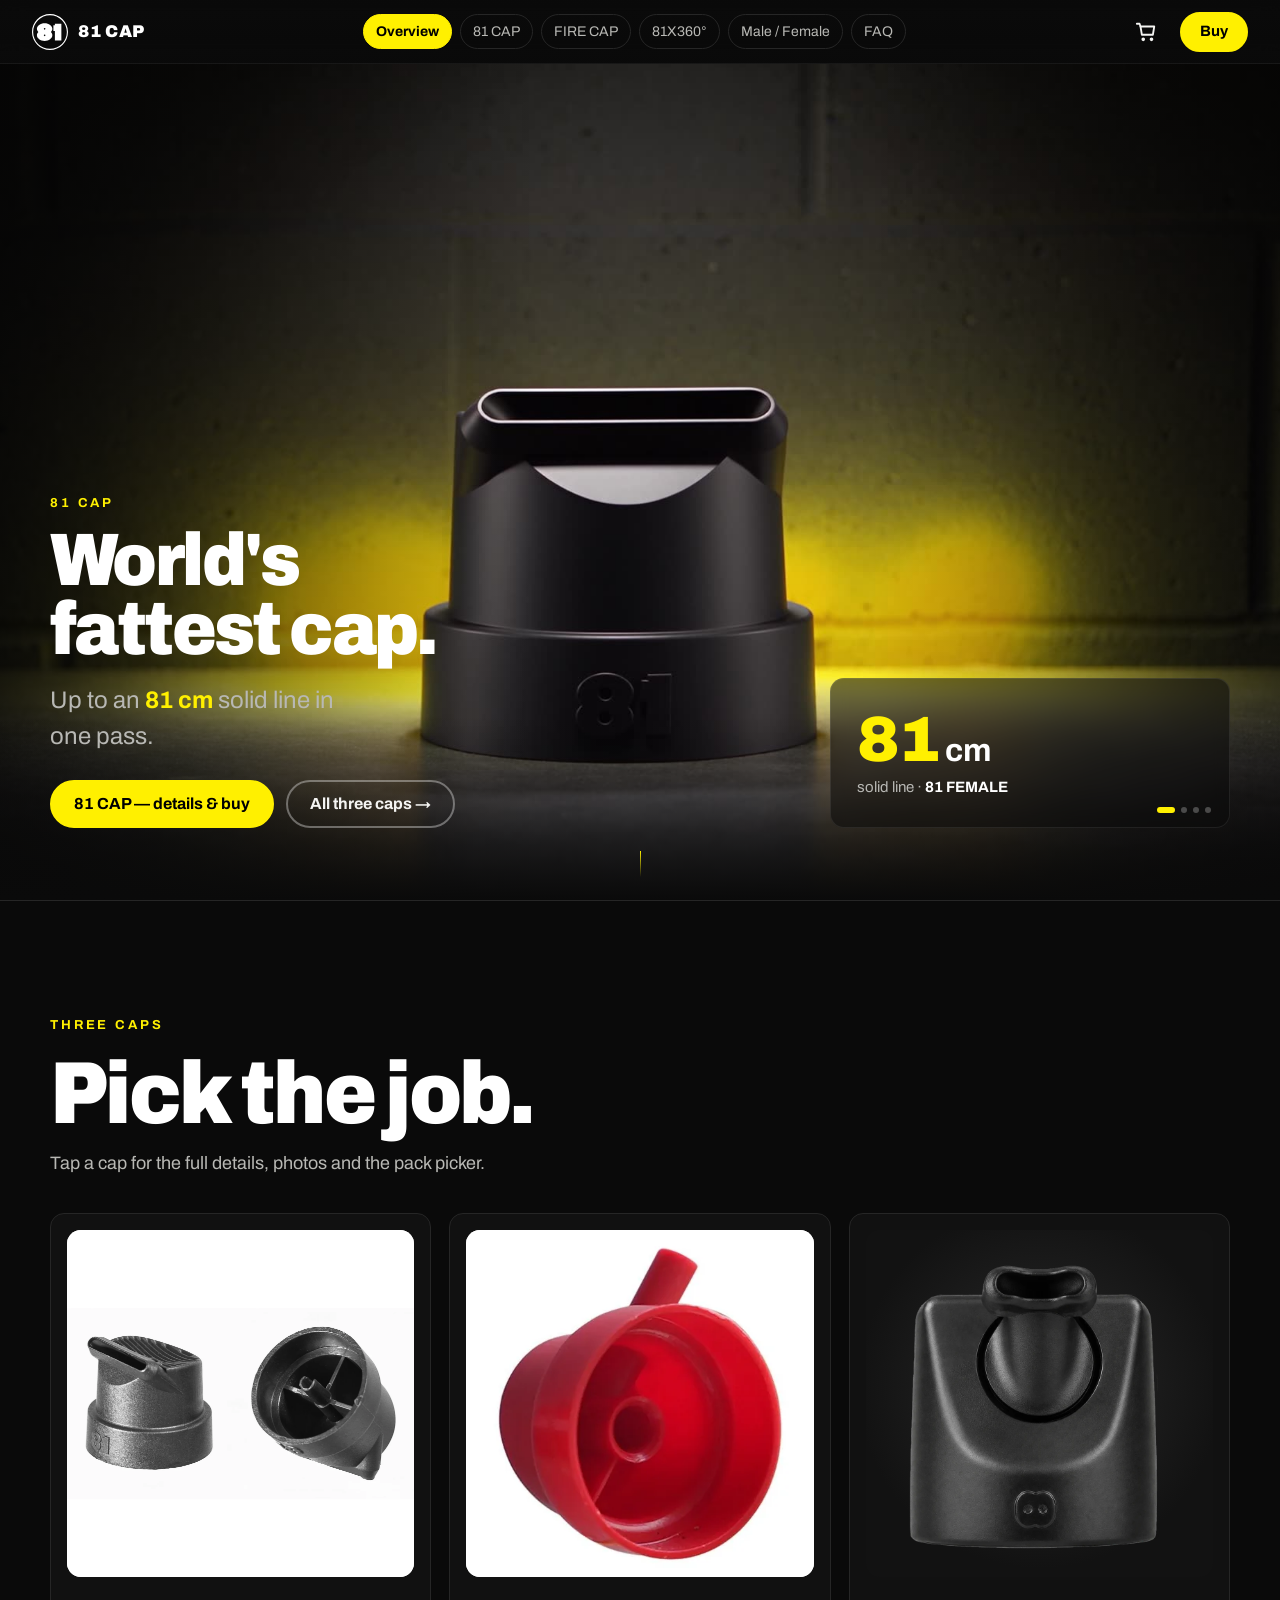
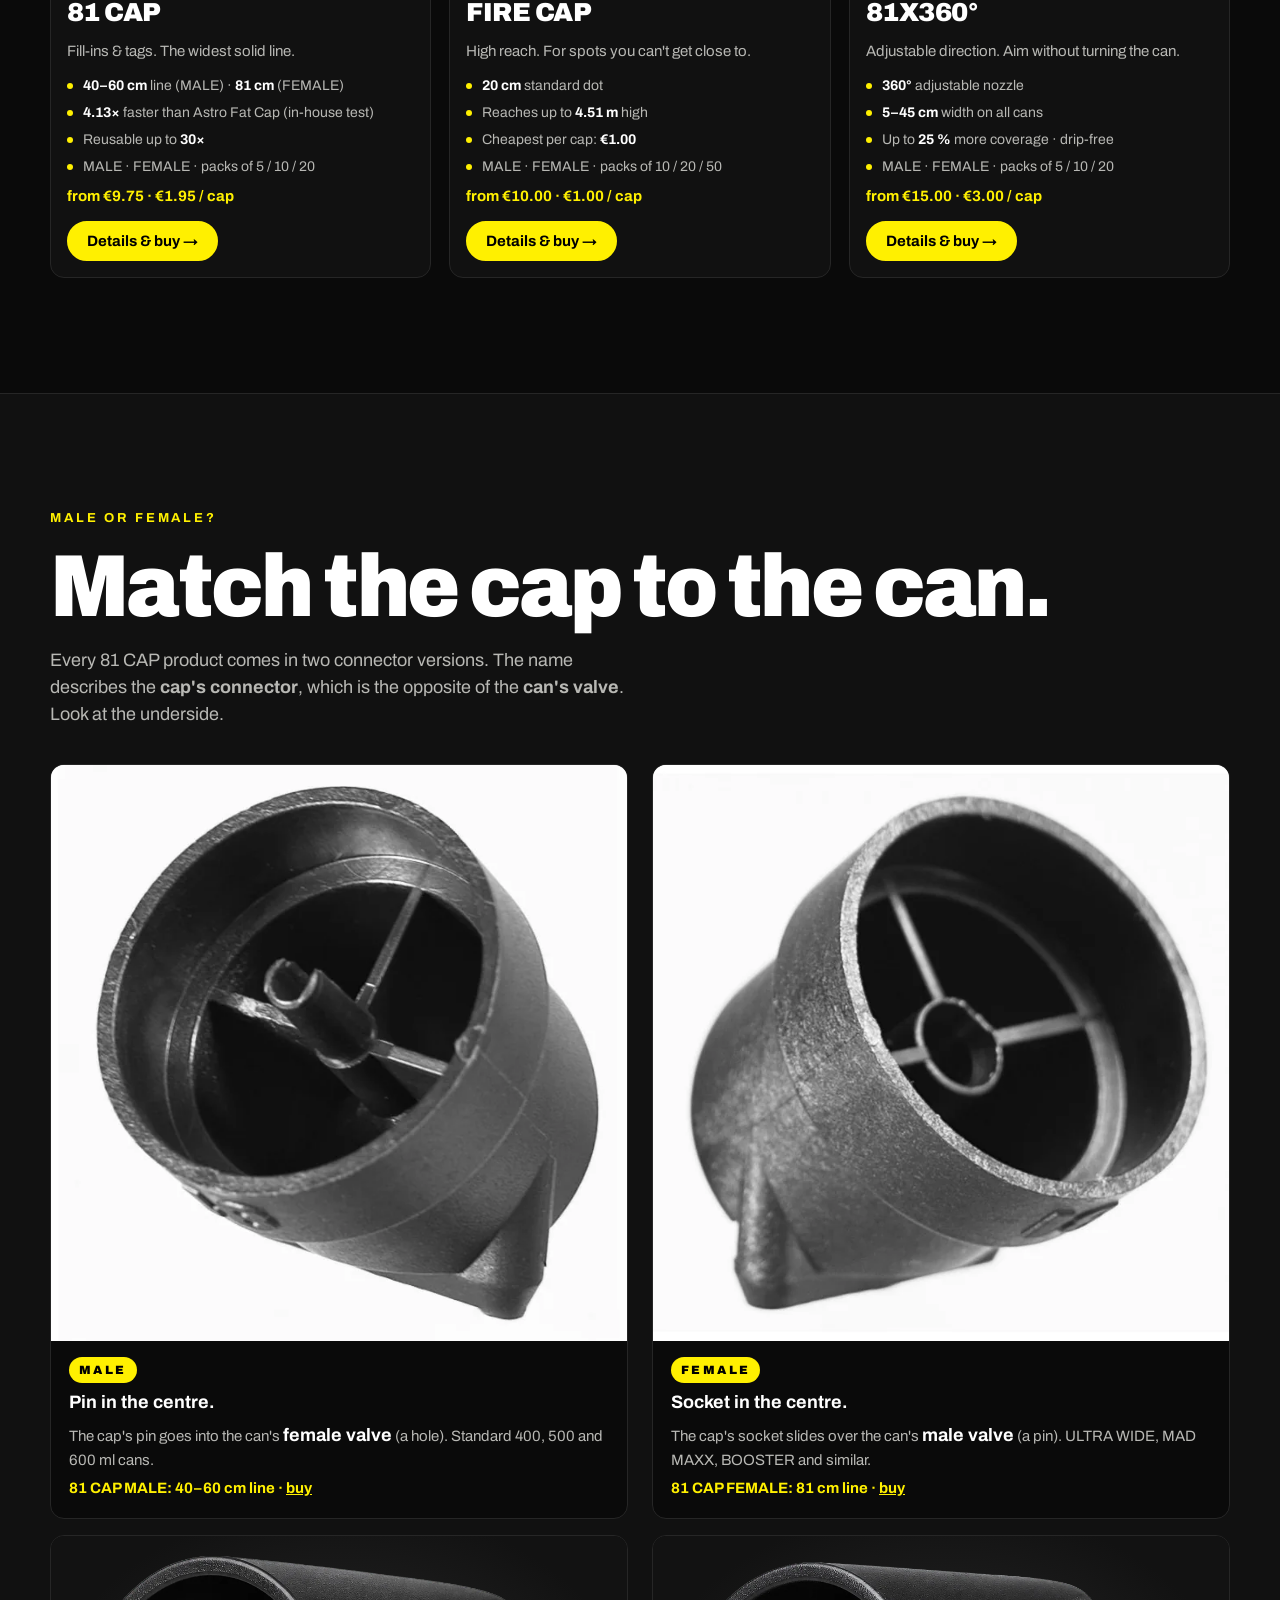
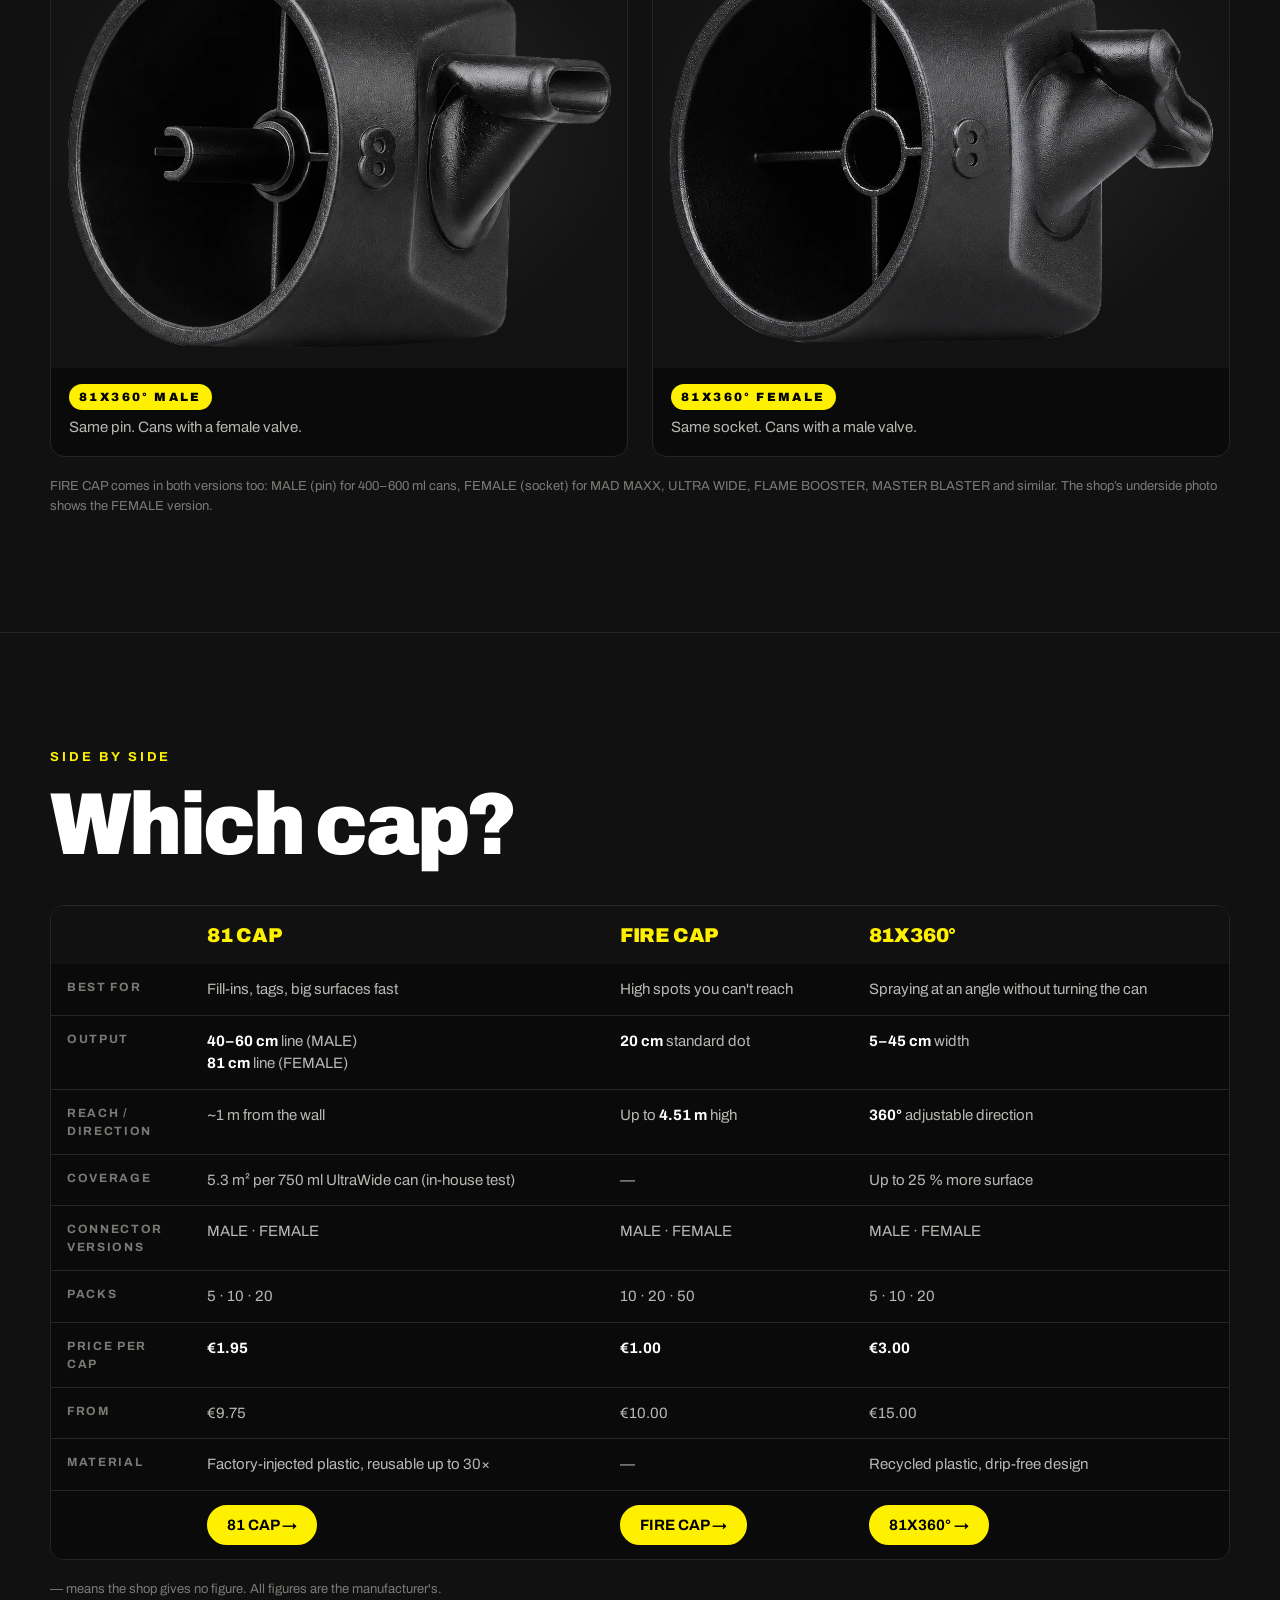
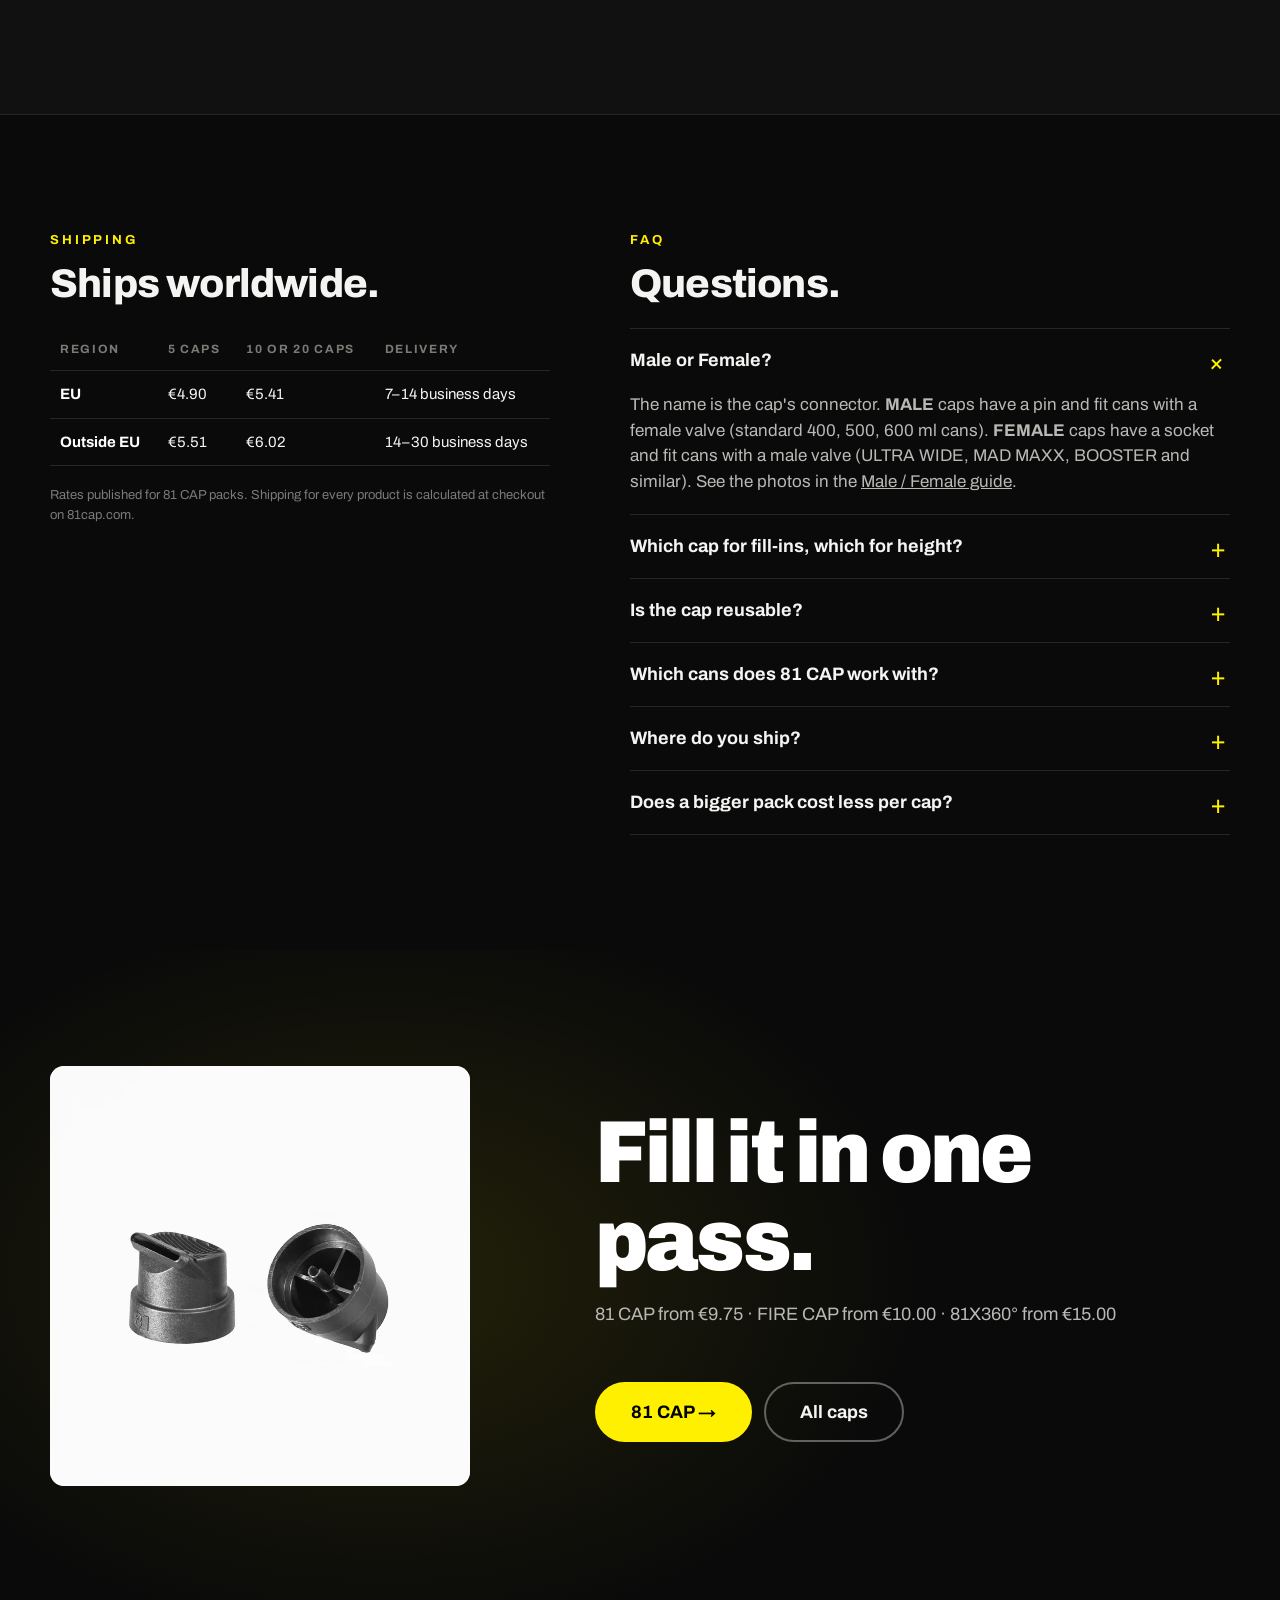
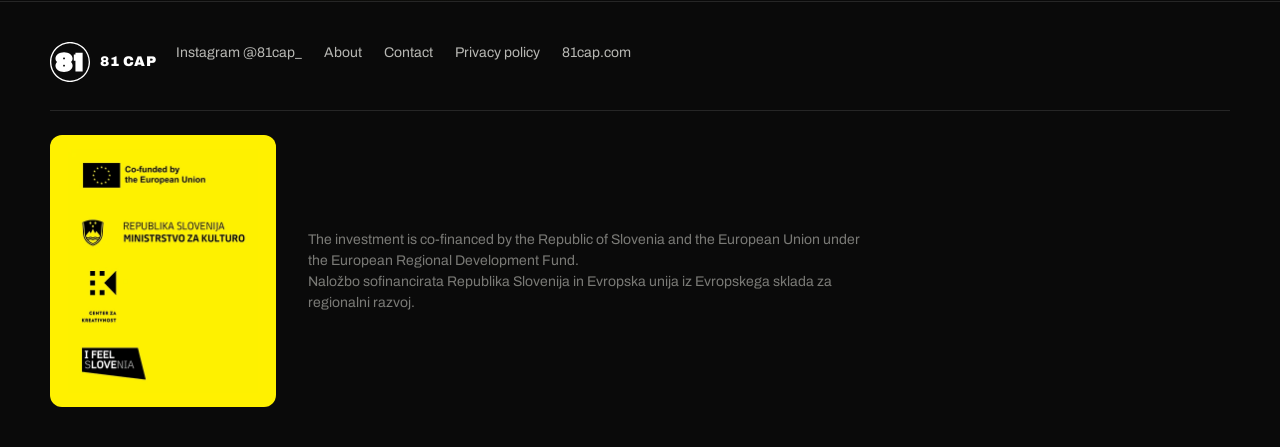
==== commit e4e40bc6: "Footer: co-funding logos (EU, Ministrstvo za kulturo, Center za kreativnost, I feel Slovenia) Co-Aut" ====
--- a/index.html
+++ b/index.html
@@ -15,7 +15,7 @@
 <link rel="preconnect" href="https://fonts.gstatic.com" crossorigin>
 <link href="https://fonts.googleapis.com/css2?family=Archivo:wdth,wght@75..125,400..900&display=swap" rel="stylesheet">
 <link rel="preload" as="image" href="media/81cap-hero-first.jpg">
-<link rel="stylesheet" href="styles.css?v=3">
+<link rel="stylesheet" href="styles.css?v=7">
 </head>
 <body>
 
@@ -34,9 +34,9 @@
   </div>
   <nav class="site-nav" aria-label="Site">
     <a href="index.html" class="is-active">Overview</a>
-    <a href="81cap.html">81 CAP</a>
-    <a href="firecap.html">FIRE CAP</a>
-    <a href="x360.html">81X360°</a>
+    <a href="81cap.html?v=5">81 CAP</a>
+    <a href="firecap.html?v=5">FIRE CAP</a>
+    <a href="x360.html?v=5">81X360°</a>
     <a href="index.html#connector">Male / Female</a>
     <a href="index.html#faq">FAQ</a>
   </nav>
@@ -65,7 +65,7 @@
       <h1 class="reveal" data-reveal="1">World's<br>fattest cap.</h1>
       <p class="lede reveal" data-reveal="2">Up to an <strong>81 cm</strong> solid line in one pass.</p>
       <div class="hero-cta reveal" data-reveal="3">
-        <a class="btn btn-primary" href="81cap.html">81 CAP — details &amp; buy</a>
+        <a class="btn btn-primary" href="81cap.html?v=5">81 CAP — details &amp; buy</a>
         <a class="btn btn-ghost" href="#products">All three caps →</a>
       </div>
     </div>
@@ -102,7 +102,7 @@
     <h2 class="display">Pick the job.</h2>
     <p class="sub">Tap a cap for the full details, photos and the pack picker.</p>
     <div class="family-grid family-grid-rich">
-      <a class="family-card" href="81cap.html">
+      <a class="family-card" href="81cap.html?v=5">
         <span class="family-photo photo-light"><img src="media/products/81cap-male.webp" alt="81 CAP, two caps: one standing, one showing the underside" width="600" height="600" loading="lazy"></span>
         <span class="family-name">81 CAP</span>
         <span class="family-what">Fill-ins &amp; tags. The widest solid line.</span>
@@ -115,7 +115,7 @@
         <span class="family-price">from €9.75 · €1.95 / cap</span>
         <span class="btn btn-primary btn-sm family-btn">Details &amp; buy →</span>
       </a>
-      <a class="family-card" href="firecap.html">
+      <a class="family-card" href="firecap.html?v=5">
         <span class="family-photo photo-light"><img src="media/products/firecap-angled.webp" alt="FIRE CAP, red cap with a long thin nozzle" width="600" height="600" loading="lazy"></span>
         <span class="family-name">FIRE CAP</span>
         <span class="family-what">High reach. For spots you can't get close to.</span>
@@ -128,7 +128,7 @@
         <span class="family-price">from €10.00 · €1.00 / cap</span>
         <span class="btn btn-primary btn-sm family-btn">Details &amp; buy →</span>
       </a>
-      <a class="family-card" href="x360.html">
+      <a class="family-card" href="x360.html?v=5">
         <span class="family-photo photo-dark"><img src="media/products/x360-frame-up.webp" alt="81X360°, black cap with an adjustable nozzle" width="600" height="600" loading="lazy"></span>
         <span class="family-name">81X360°</span>
         <span class="family-what">Adjustable direction. Aim without turning the can.</span>
@@ -160,7 +160,7 @@
           <span class="mf-tag">MALE</span>
           <b>Pin in the centre.</b>
           <span>The cap's pin goes into the can's <b>female valve</b> (a hole). Standard 400, 500 and 600 ml cans.</span>
-          <span class="mf-line">81 CAP MALE: 40–60 cm line · <a href="81cap.html">buy</a></span>
+          <span class="mf-line">81 CAP MALE: 40–60 cm line · <a href="81cap.html?v=5">buy</a></span>
         </figcaption>
       </figure>
       <figure class="mf-card">
@@ -171,7 +171,7 @@
           <span class="mf-tag">FEMALE</span>
           <b>Socket in the centre.</b>
           <span>The cap's socket slides over the can's <b>male valve</b> (a pin). ULTRA WIDE, MAD MAXX, BOOSTER and similar.</span>
-          <span class="mf-line">81 CAP FEMALE: 81 cm line · <a href="81cap.html">buy</a></span>
+          <span class="mf-line">81 CAP FEMALE: 81 cm line · <a href="81cap.html?v=5">buy</a></span>
         </figcaption>
       </figure>
     </div>
@@ -209,7 +209,7 @@
           <tr><th scope="row">Price per cap</th><td><b>€1.95</b></td><td><b>€1.00</b></td><td><b>€3.00</b></td></tr>
           <tr><th scope="row">From</th><td>€9.75</td><td>€10.00</td><td>€15.00</td></tr>
           <tr><th scope="row">Material</th><td>Factory-injected plastic, reusable up to 30×</td><td>—</td><td>Recycled plastic, drip-free design</td></tr>
-          <tr><th scope="row">&nbsp;</th><td><a class="btn btn-primary btn-sm" href="81cap.html">81 CAP →</a></td><td><a class="btn btn-primary btn-sm" href="firecap.html">FIRE CAP →</a></td><td><a class="btn btn-primary btn-sm" href="x360.html">81X360° →</a></td></tr>
+          <tr><th scope="row">&nbsp;</th><td><a class="btn btn-primary btn-sm" href="81cap.html?v=5">81 CAP →</a></td><td><a class="btn btn-primary btn-sm" href="firecap.html?v=5">FIRE CAP →</a></td><td><a class="btn btn-primary btn-sm" href="x360.html?v=5">81X360° →</a></td></tr>
         </tbody>
       </table>
     </div>
@@ -269,7 +269,7 @@
       <h2 class="display">Fill it in one pass.</h2>
       <p class="sub">81 CAP from €9.75 · FIRE CAP from €10.00 · 81X360° from €15.00</p>
       <div class="hero-cta">
-        <a class="btn btn-primary btn-xl" href="81cap.html">81 CAP →</a>
+        <a class="btn btn-primary btn-xl" href="81cap.html?v=5">81 CAP →</a>
         <a class="btn btn-ghost btn-xl" href="#products">All caps</a>
       </div>
     </div>
@@ -291,7 +291,12 @@
       <a href="https://www.81cap.com/pages/privacy" rel="noopener">Privacy policy</a>
       <a href="https://www.81cap.com/" rel="noopener">81cap.com</a>
     </nav>
-    <p class="funding">The investment is co-financed by the Republic of Slovenia and the European Union under the European Regional Development Fund.<br>Naložbo sofinancirata Republika Slovenija in Evropska unija iz Evropskega sklada za regionalni razvoj.</p>
+    <div class="funding-block">
+      <div class="funding-logos">
+        <img src="media/funding-logos.webp" alt="Co-funded by the European Union; Republika Slovenija, Ministrstvo za kulturo; Center za kreativnost; I feel Slovenia" width="382" height="492">
+      </div>
+      <p class="funding">The investment is co-financed by the Republic of Slovenia and the European Union under the European Regional Development Fund.<br>Naložbo sofinancirata Republika Slovenija in Evropska unija iz Evropskega sklada za regionalni razvoj.</p>
+    </div>
   </div>
 </footer>
 
--- a/styles.css
+++ b/styles.css
@@ -395,7 +395,7 @@
 .x360-stage { border-radius: var(--radius); background: radial-gradient(60% 55% at 50% 42%, rgba(255,240,0,.16), transparent 70%), var(--bg-2); border: 1px solid var(--line); padding: 20px 20px 18px; }
 .x360-cap { position: relative; width: min(100%, 420px); margin: 0 auto; aspect-ratio: 800 / 930; }
 .x360-body, .x360-rotor { position: absolute; inset: 0; width: 100%; height: 100%; display: block; }
-.x360-rotor { transform-origin: 49.53% 35.8%; will-change: transform; }
+.x360-rotor { transform-origin: 49.36% 36.45%; will-change: transform; }
 .x360-control { margin-top: 10px; display: grid; gap: 8px; }
 .x360-readout { font-size: 14px; color: var(--ink-2); display: flex; justify-content: center; gap: 6px; }
 .x360-readout span { color: var(--yellow); font-weight: 900; font-variant-numeric: tabular-nums; min-width: 3.5ch; text-align: right; }
@@ -474,3 +474,15 @@
 @media (max-width: 719px) { .family-grid-rich .family-card { grid-template-columns: 112px minmax(0, 1fr); } }
 
 @media (min-width: 900px) { .site-nav { order: 1; } .header-actions { order: 2; } }
+
+#p-81cap .fire-hero img { aspect-ratio: 16 / 10; object-fit: cover; }
+@media (max-width: 719px) { #p-81cap .fire-hero img { aspect-ratio: 4 / 3; } }
+
+/* ---------- funding logos in the footer ---------- */
+.funding-block { grid-column: 1 / -1; display: grid; grid-template-columns: 1fr; gap: 20px; align-items: center; margin-top: 8px; padding-top: 24px; border-top: 1px solid var(--line); }
+@media (min-width: 720px) { .funding-block { grid-template-columns: auto 1fr; gap: 32px; } }
+.funding-logos { background: #FFF100; border-radius: 12px; padding: 14px 18px; width: max-content; max-width: 100%; }
+.funding-logos img { display: block; width: 190px; height: auto; }
+.funding { margin: 0; }
+
+@media (min-width: 900px) { .funding-block .funding { grid-column: auto; } }
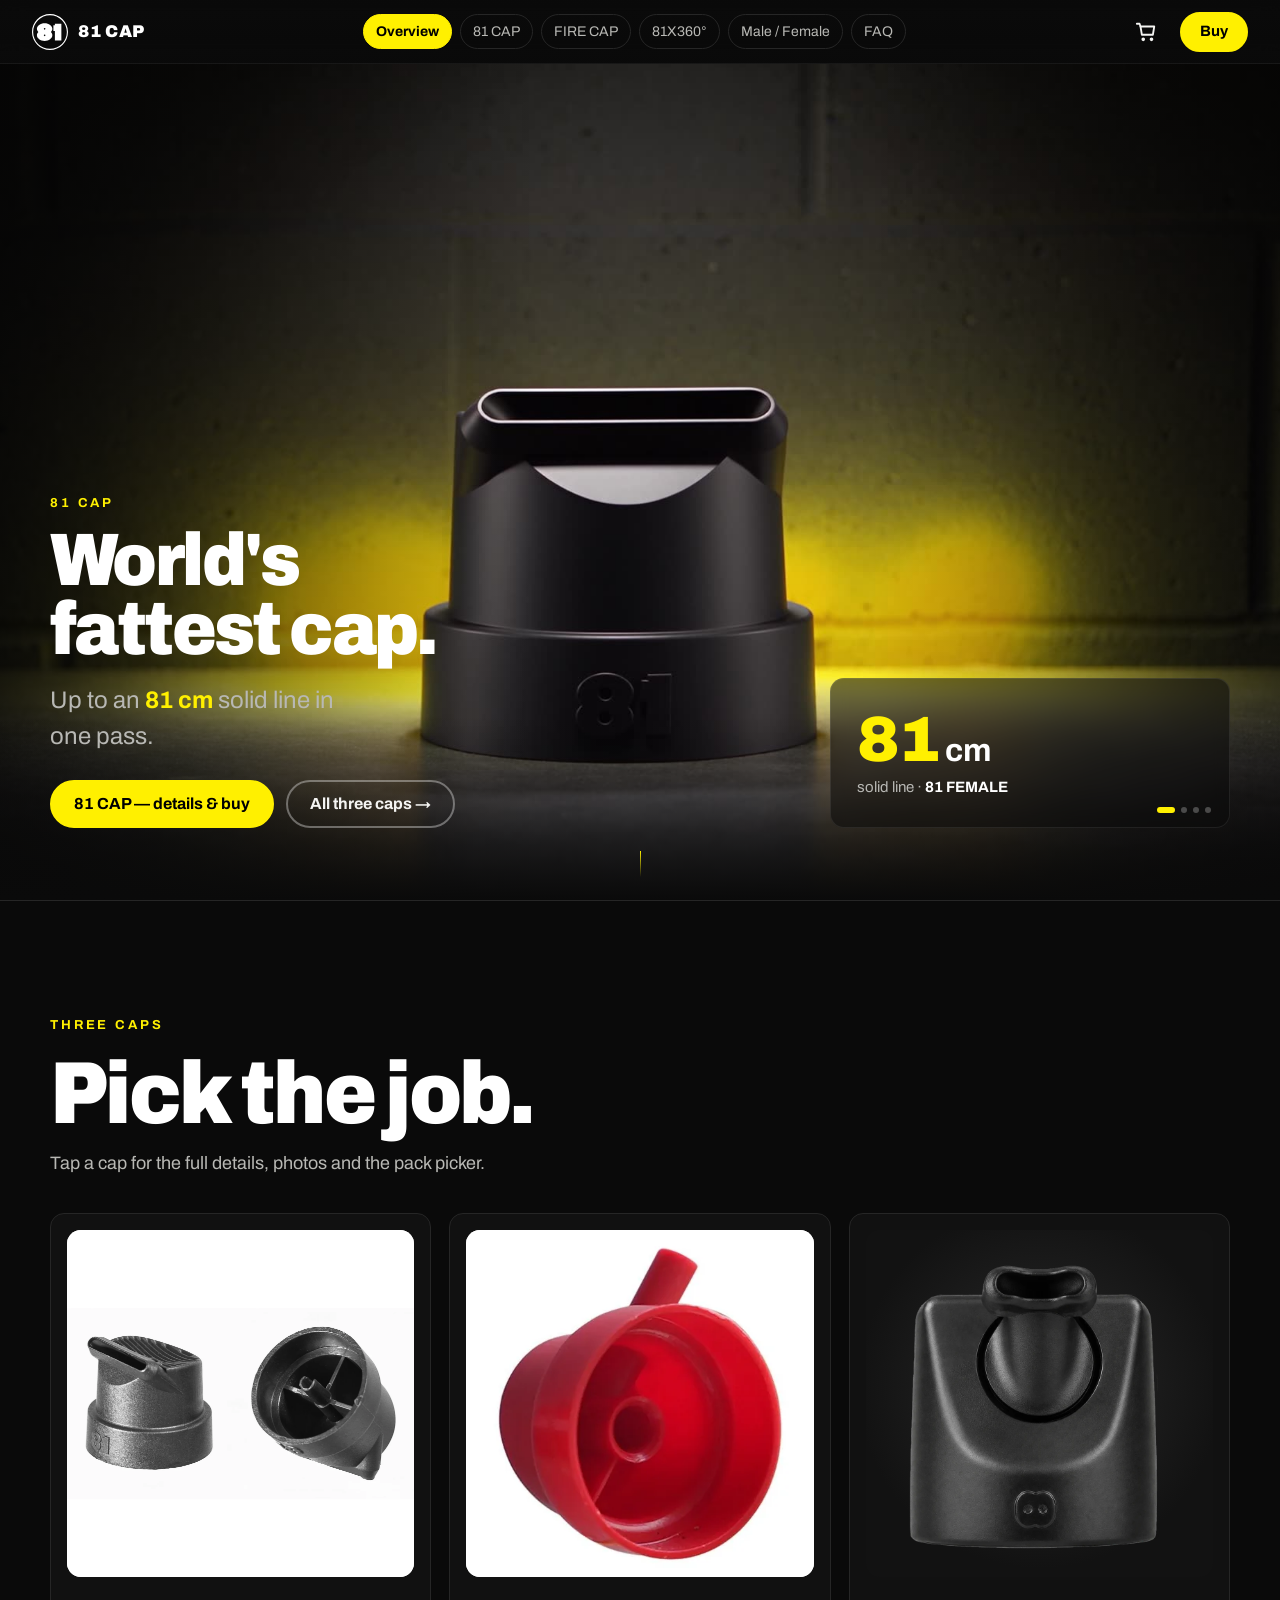
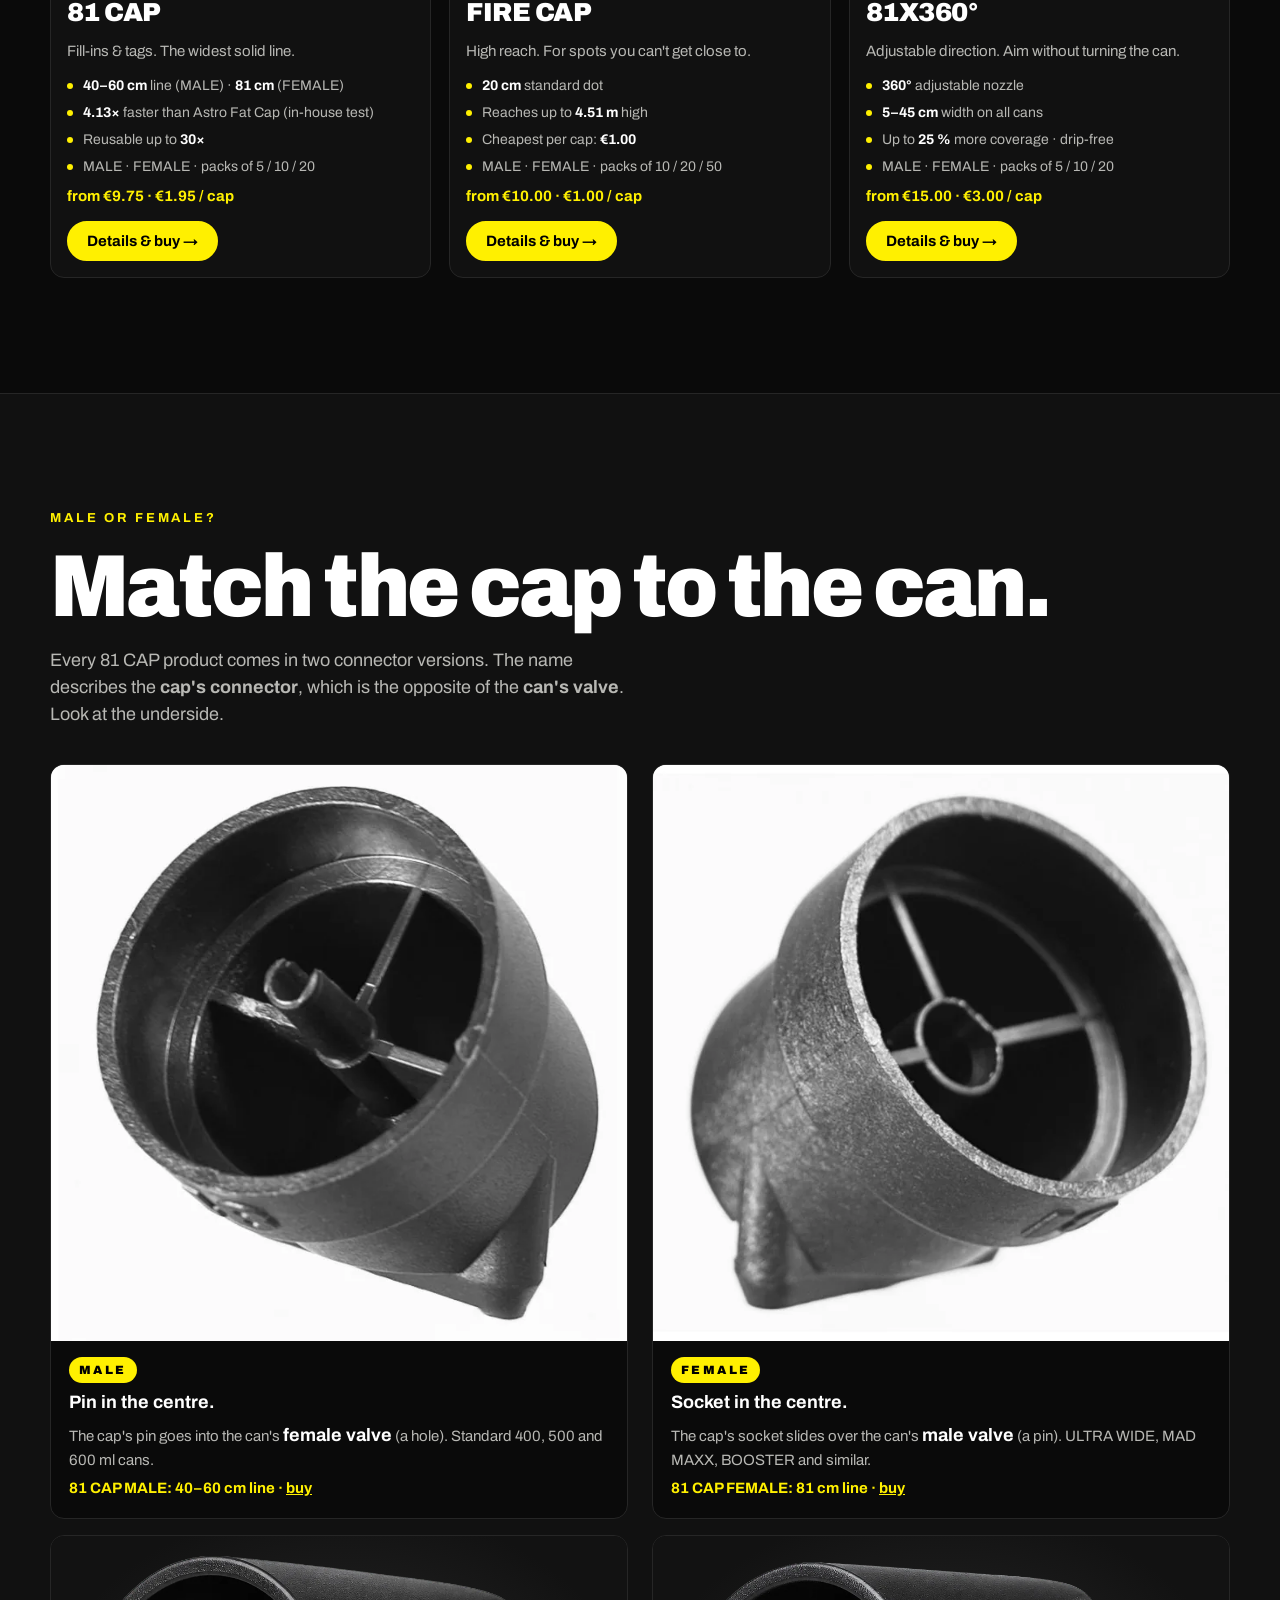
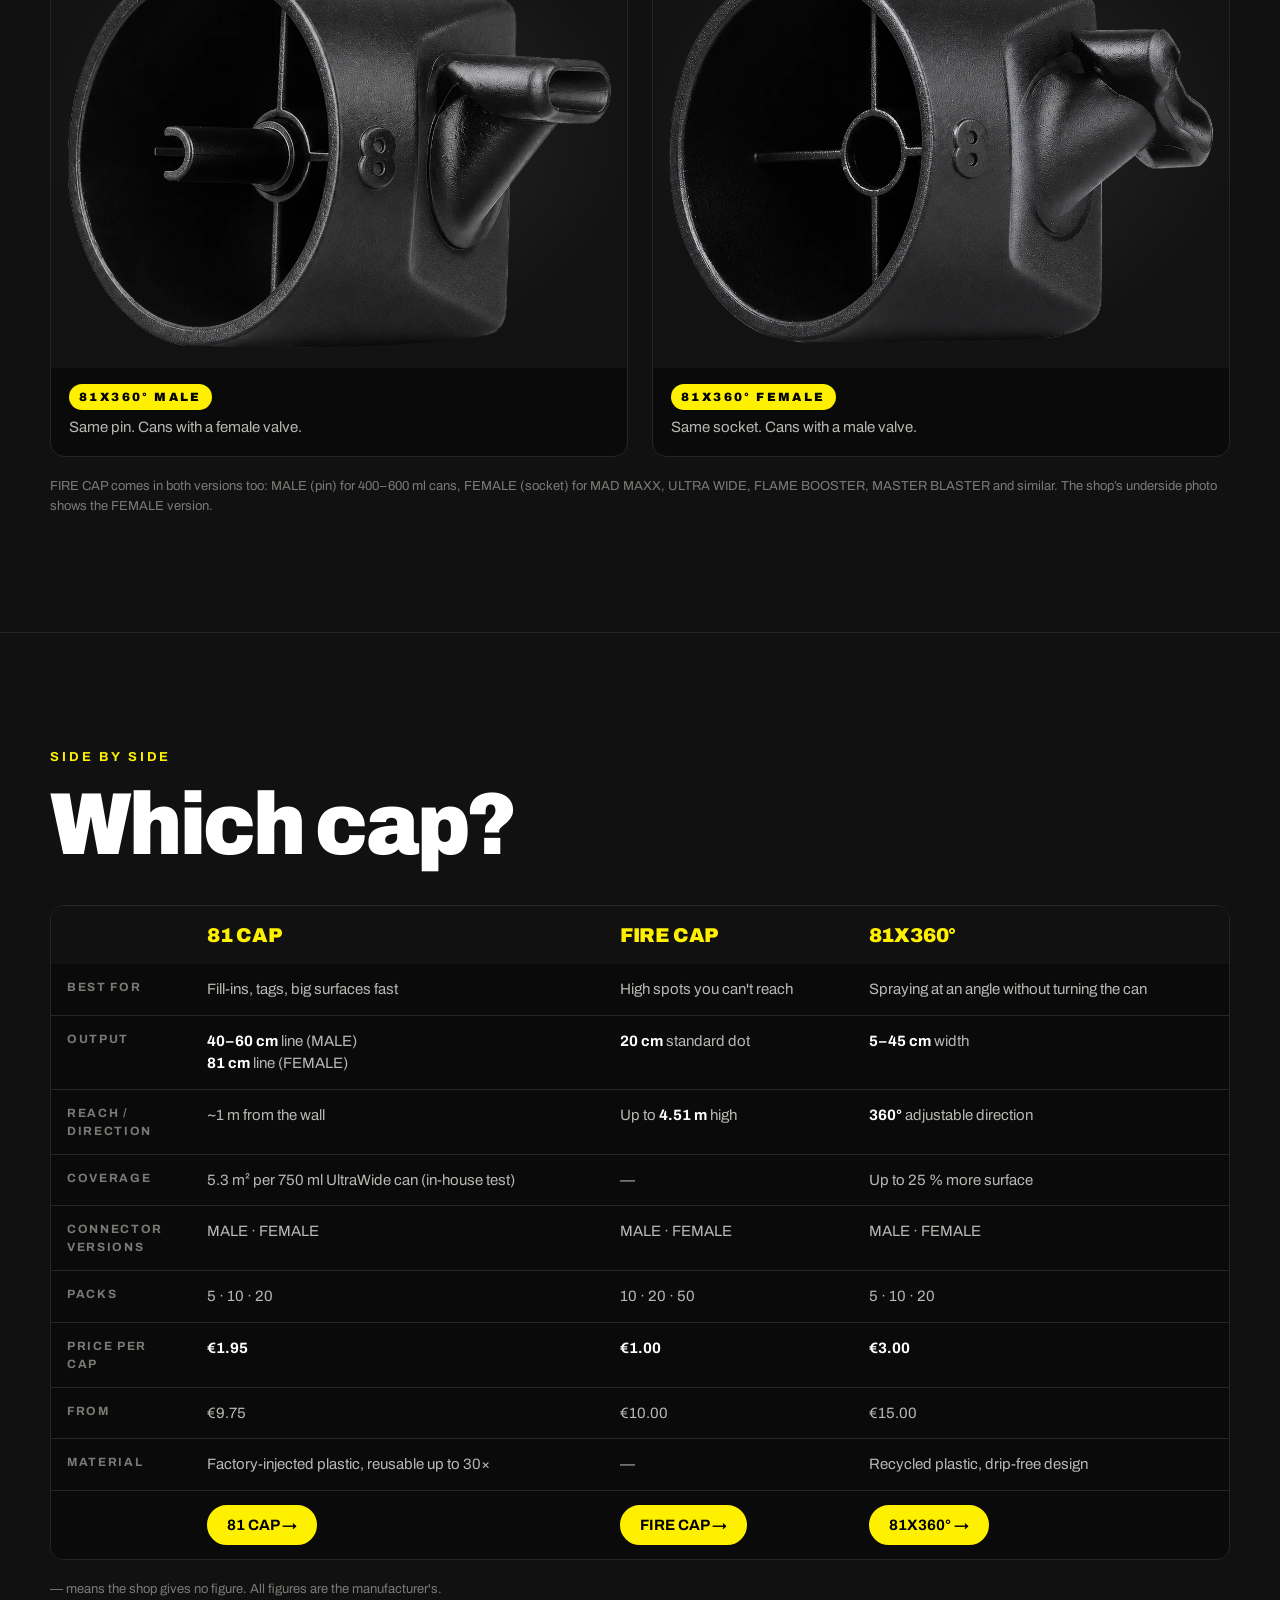
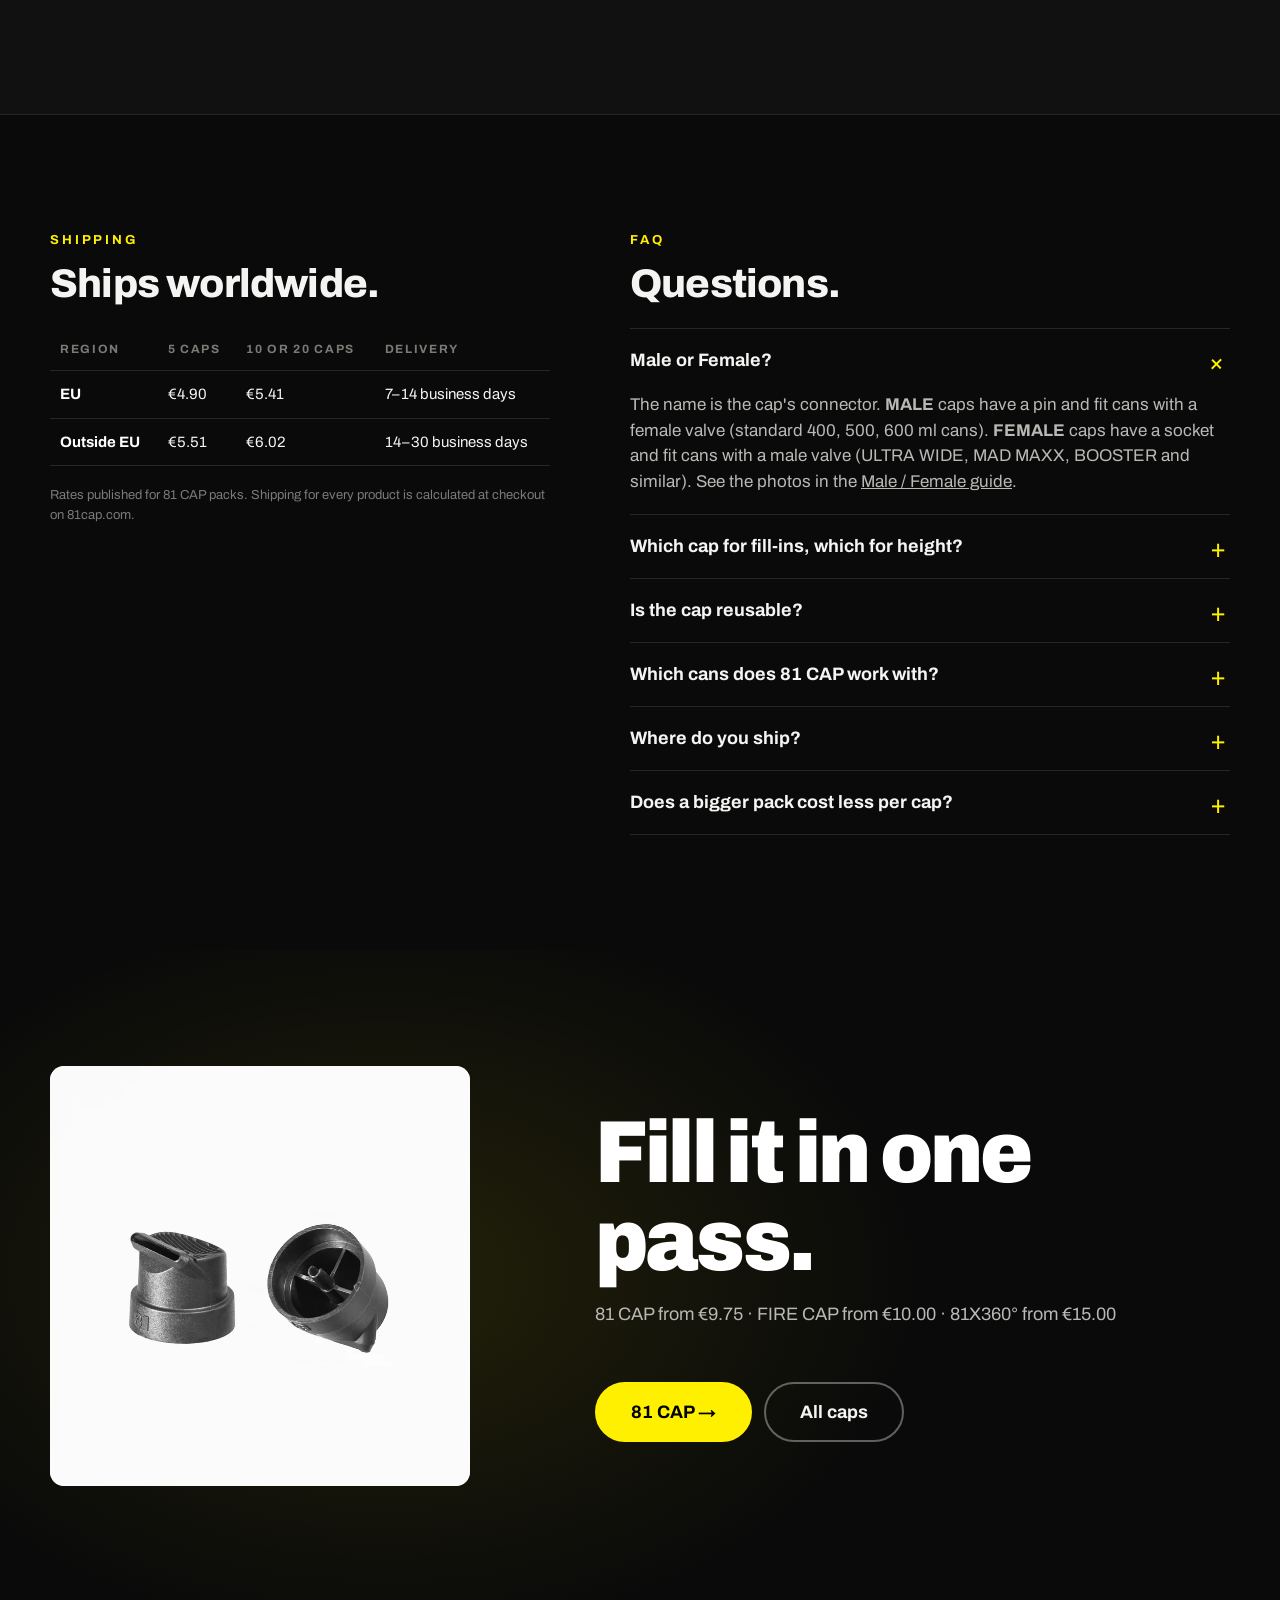
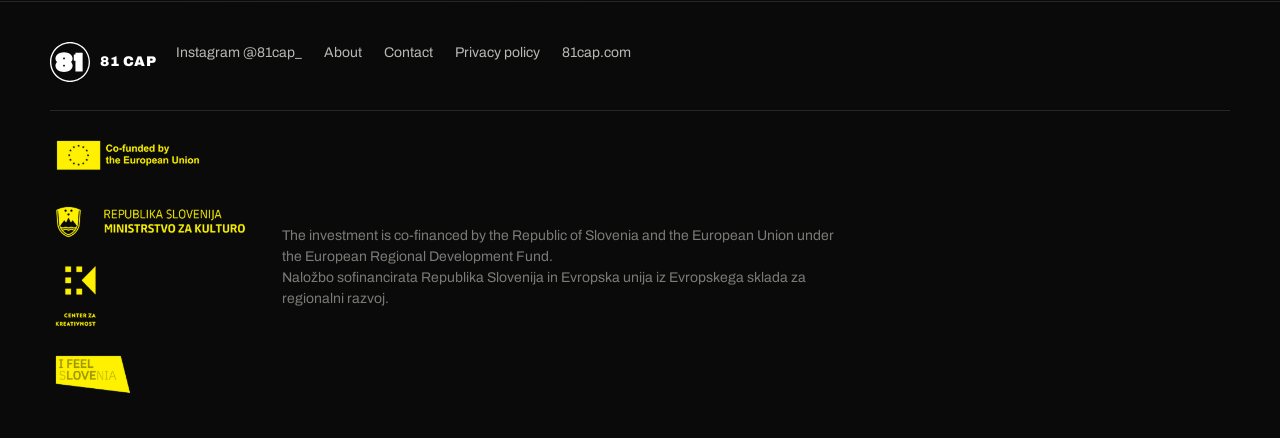
==== commit f21f3c81: "Footer: co-funding logos in brand yellow on the dark background Co-Authored-By: Claude Fable 5.1 <no" ====
--- a/index.html
+++ b/index.html
@@ -15,7 +15,7 @@
 <link rel="preconnect" href="https://fonts.gstatic.com" crossorigin>
 <link href="https://fonts.googleapis.com/css2?family=Archivo:wdth,wght@75..125,400..900&display=swap" rel="stylesheet">
 <link rel="preload" as="image" href="media/81cap-hero-first.jpg">
-<link rel="stylesheet" href="styles.css?v=7">
+<link rel="stylesheet" href="styles.css?v=8">
 </head>
 <body>
 
@@ -293,7 +293,7 @@
     </nav>
     <div class="funding-block">
       <div class="funding-logos">
-        <img src="media/funding-logos.webp" alt="Co-funded by the European Union; Republika Slovenija, Ministrstvo za kulturo; Center za kreativnost; I feel Slovenia" width="382" height="492">
+        <img src="media/funding-logos-yellow.webp" alt="Co-funded by the European Union; Republika Slovenija, Ministrstvo za kulturo; Center za kreativnost; I feel Slovenia" width="652" height="872">
       </div>
       <p class="funding">The investment is co-financed by the Republic of Slovenia and the European Union under the European Regional Development Fund.<br>Naložbo sofinancirata Republika Slovenija in Evropska unija iz Evropskega sklada za regionalni razvoj.</p>
     </div>
--- a/styles.css
+++ b/styles.css
@@ -486,3 +486,6 @@
 .funding { margin: 0; }
 
 @media (min-width: 900px) { .funding-block .funding { grid-column: auto; } }
+
+.funding-logos { background: none; padding: 0; }
+.funding-logos img { width: 200px; }
